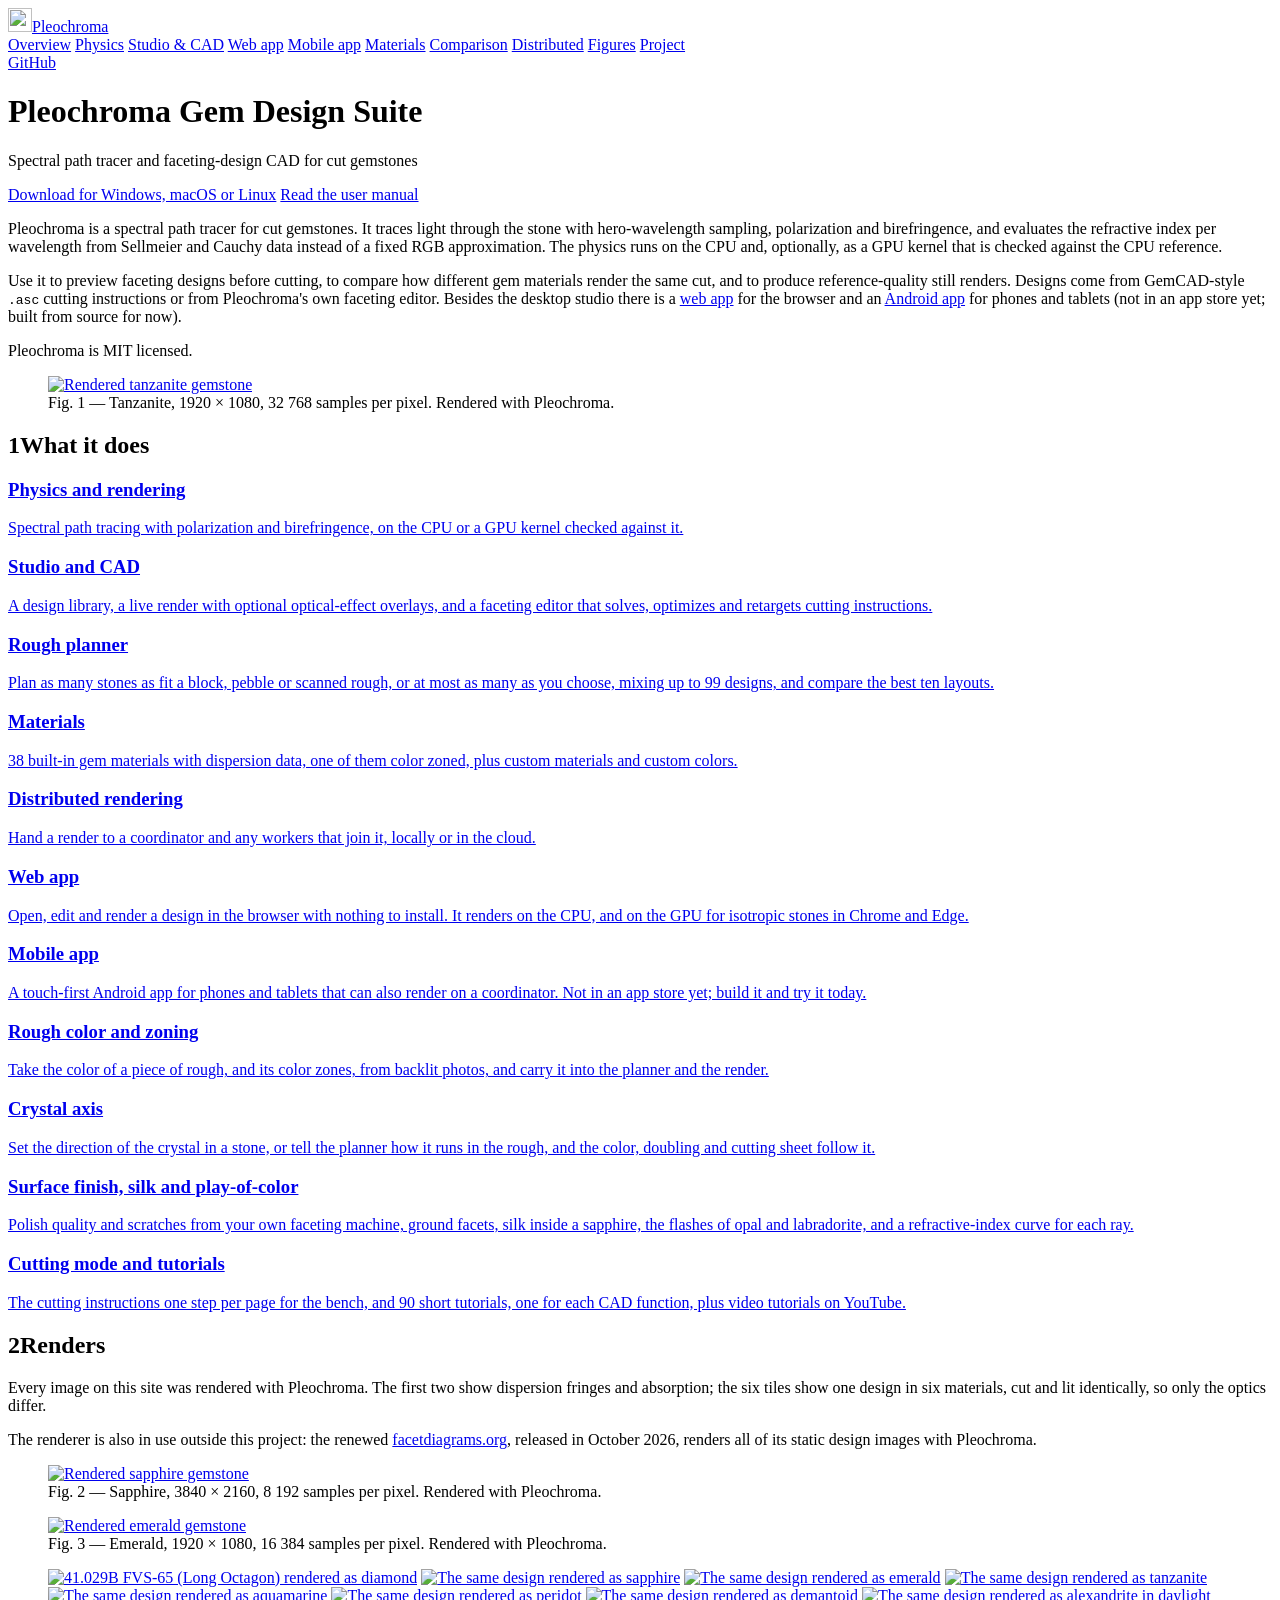
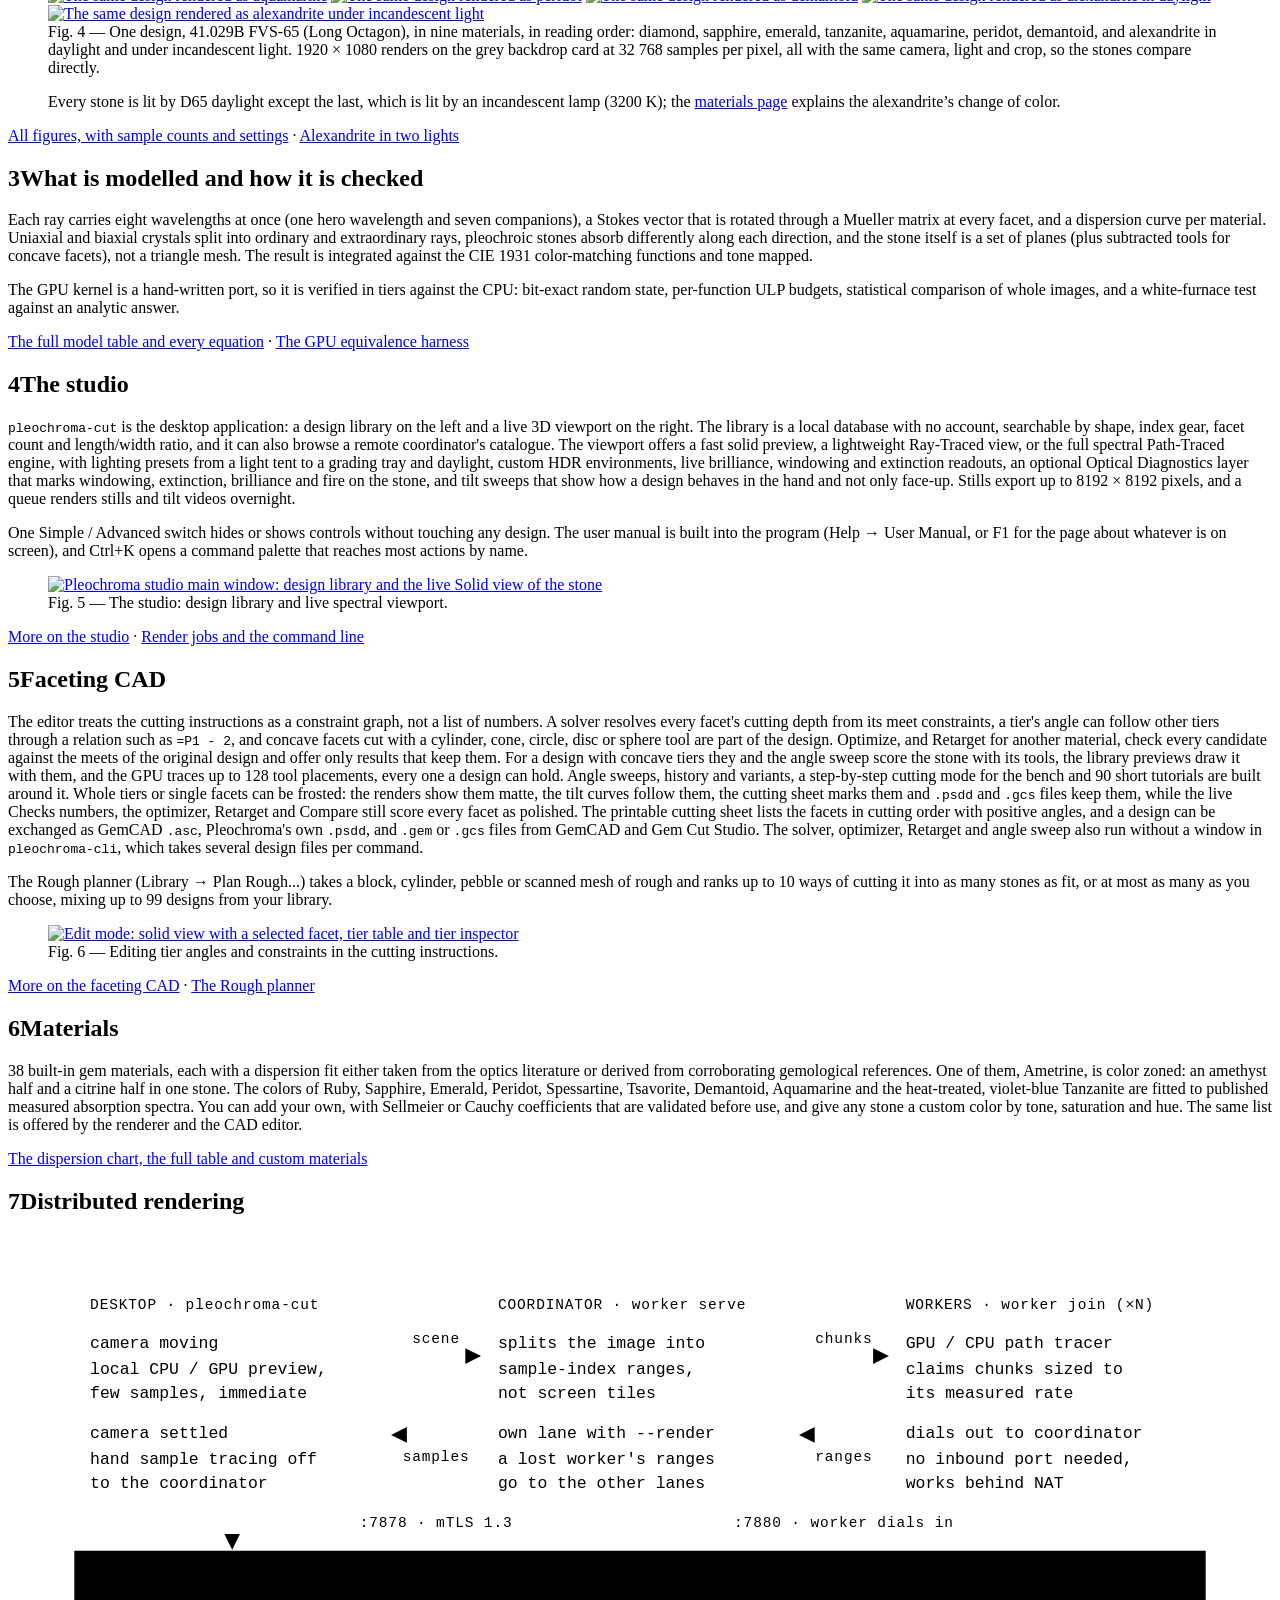
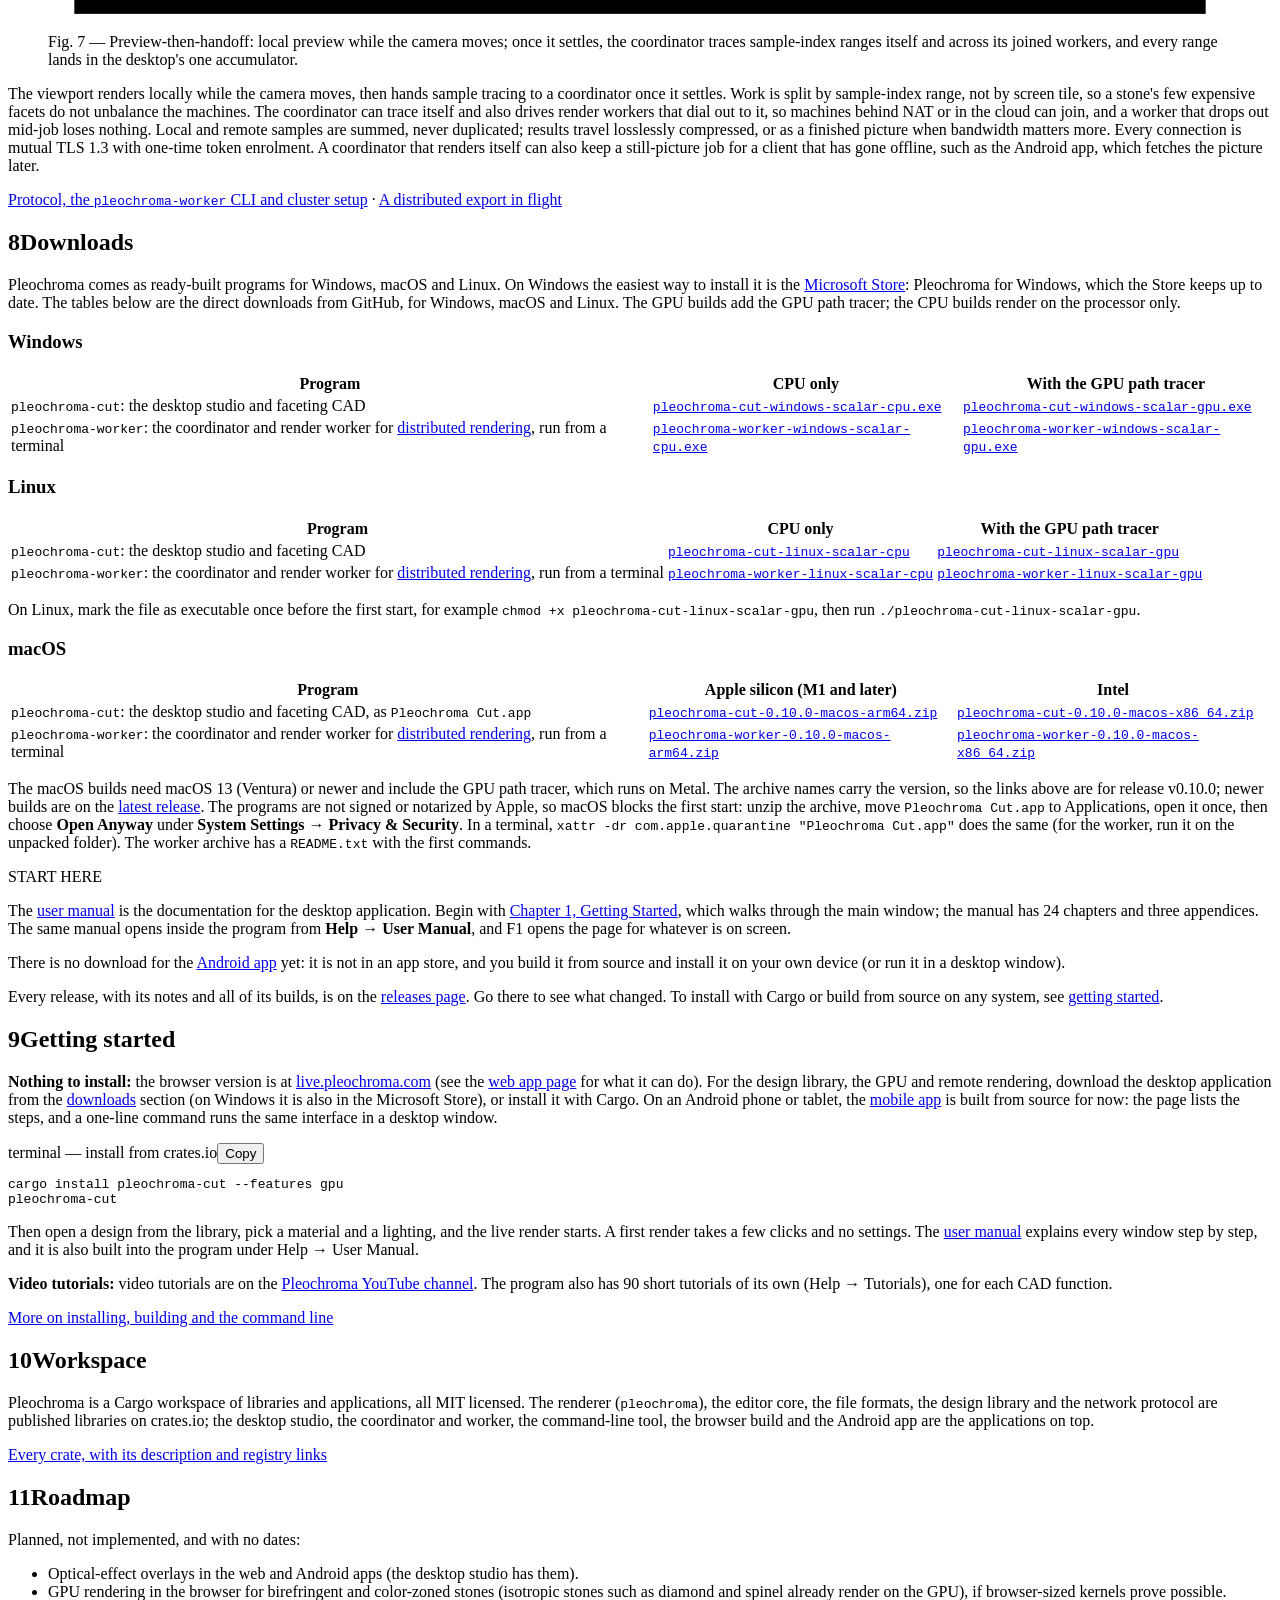
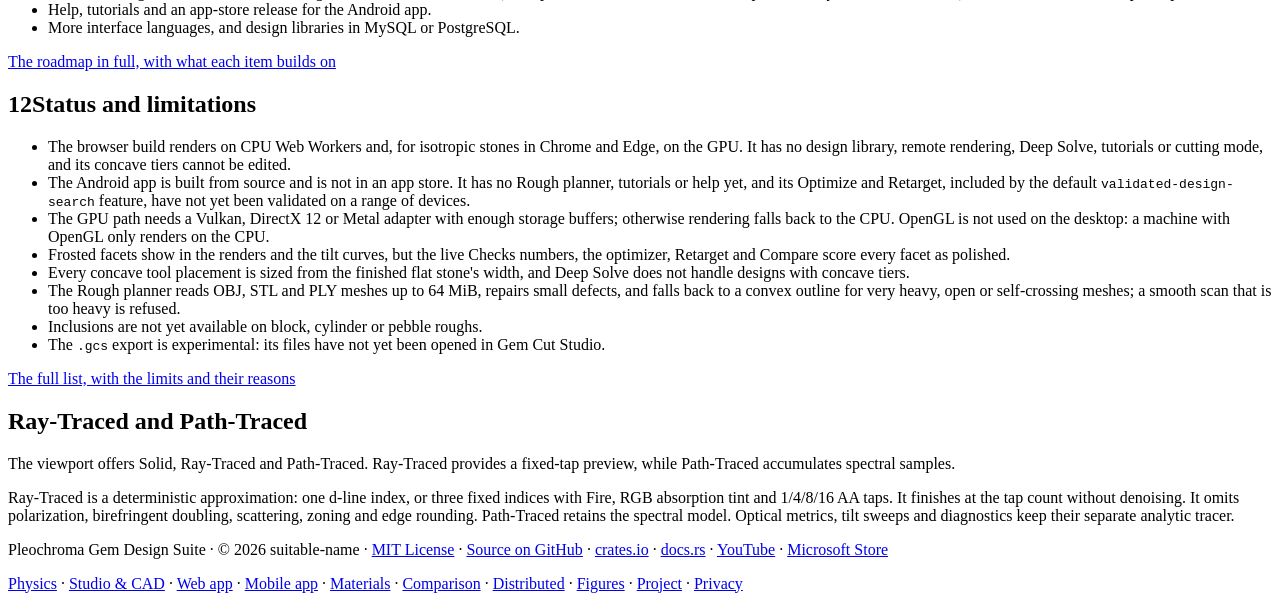
==== index.html @ e76d1ed7 "Add files via upload" ====
<!DOCTYPE html>
<html lang="en">
<head>
<meta charset="UTF-8">
<meta name="viewport" content="width=device-width, initial-scale=1.0">
<title>Pleochroma Gem Design Suite — faceting design and gem rendering</title>
<meta name="description" content="Free, open-source gemstone faceting software for Windows, Linux and macOS: design and solve faceting diagrams, import GemCad .asc and Gem Cut Studio .gcs files, and see the stone in a spectral path tracer with dispersion, polarization and pleochroism. On the Microsoft Store.">
<!-- seo:start -->
<link rel="canonical" href="https://pleochroma.com/">
<meta name="theme-color" content="#16171a">
<meta property="og:type" content="website">
<meta property="og:site_name" content="Pleochroma">
<meta property="og:title" content="Pleochroma Gem Design Suite — faceting design and gem rendering">
<meta property="og:description" content="Free, open-source gemstone faceting software for Windows, Linux and macOS: design and solve faceting diagrams, import GemCad .asc and Gem Cut Studio .gcs files, and see the stone in a spectral path tracer with dispersion, polarization and pleochroism. On the Microsoft Store.">
<meta property="og:url" content="https://pleochroma.com/">
<meta property="og:image" content="https://pleochroma.com/assets/images/fig_fvs_hero.jpg">
<meta property="og:image:width" content="1800">
<meta property="og:image:height" content="1200">
<meta property="og:image:alt" content="A long octagon sapphire rendered by Pleochroma&#x27;s spectral path tracer">
<meta name="twitter:card" content="summary_large_image">
<script type="application/ld+json">
{
 "@context": "https://schema.org",
 "@graph": [
  {
   "@type": "WebSite",
   "@id": "https://pleochroma.com/#website",
   "url": "https://pleochroma.com/",
   "name": "Pleochroma",
   "alternateName": "Pleochroma Gem Design Suite",
   "inLanguage": "en"
  },
  {
   "@type": "SoftwareApplication",
   "@id": "https://pleochroma.com/#software",
   "name": "Pleochroma",
   "alternateName": "Pleochroma Gem Design Suite",
   "description": "Free, open-source gemstone faceting software for Windows, Linux and macOS: design and solve faceting diagrams, import GemCad .asc and Gem Cut Studio .gcs files, and see the stone in a spectral path tracer with dispersion, polarization and pleochroism. On the Microsoft Store.",
   "url": "https://pleochroma.com/",
   "applicationCategory": "DesignApplication",
   "applicationSubCategory": "Gemstone faceting design and gem rendering",
   "operatingSystem": "Windows, Linux, macOS",
   "isAccessibleForFree": true,
   "offers": {
    "@type": "Offer",
    "price": "0",
    "priceCurrency": "USD"
   },
   "license": "https://opensource.org/licenses/MIT",
   "installUrl": "https://apps.microsoft.com/store/detail/9PF7KR401SNC",
   "downloadUrl": "https://github.com/suitable-name/pleochroma/releases/latest",
   "image": "https://pleochroma.com/assets/images/fig_fvs_hero.jpg",
   "sameAs": [
    "https://github.com/suitable-name/pleochroma",
    "https://www.youtube.com/@Pleochroma",
    "https://apps.microsoft.com/store/detail/9PF7KR401SNC",
    "https://crates.io/crates/pleochroma"
   ]
  }
 ]
}
</script>
<!-- seo:end -->
<link rel="icon" type="image/png" href="assets/images/icon.png">
<link rel="stylesheet" href="assets/css/style.css">
</head>
<body>

<header class="masthead">
  <div class="container">
    <a href="index.html" class="brand"><img src="assets/images/icon.png" width="24" height="24" alt="">Pleochroma</a>
    <nav>
      <a href="index.html" aria-current="page">Overview</a>
      <a href="physics.html">Physics</a>
      <a href="editor.html">Studio &amp; CAD</a>
      <a href="web.html">Web app</a>
      <a href="mobile.html">Mobile app</a>
      <a href="materials.html">Materials</a>
      <a href="comparison.html">Comparison</a>
      <a href="distributed.html">Distributed</a>
      <a href="gallery.html">Figures</a>
      <a href="project.html">Project</a>
    </nav>
    <a href="https://github.com/suitable-name/pleochroma" class="gh-link">GitHub</a>
  </div>
</header>

<main class="container">

  <div class="page-head">
    <h1>Pleochroma Gem Design Suite</h1>
    <p class="subtitle">Spectral path tracer and faceting-design CAD for cut gemstones</p>
    <p class="cta-row">
      <a class="cta" href="#downloads">Download for Windows, macOS or Linux</a>
      <a class="cta cta-secondary" href="https://github.com/suitable-name/pleochroma/tree/main/apps/pleochroma-cut/docs/manual">Read the user manual</a>
    </p>
  </div>

  <section class="abstract-grid">
    <div>
      <p>
        Pleochroma is a spectral path tracer for cut gemstones. It traces light
        through the stone with hero-wavelength sampling, polarization and
        birefringence, and evaluates the refractive index per wavelength from
        Sellmeier and Cauchy data instead of a fixed RGB approximation. The
        physics runs on the CPU and, optionally, as a GPU kernel that is checked
        against the CPU reference.
      </p>
      <p>
        Use it to preview faceting designs before cutting, to compare how
        different gem materials render the same cut, and to produce
        reference-quality still renders. Designs come from GemCAD-style
        <code>.asc</code> cutting instructions or from Pleochroma's own faceting
        editor. Besides the desktop studio there is a <a href="web.html">web app</a>
        for the browser and an <a href="mobile.html">Android app</a> for phones and
        tablets (not in an app store yet; built from source for now).
      </p>
      <p>
        Pleochroma is MIT licensed.
      </p>
    </div>
    <figure class="fig">
      <a href="assets/images/fig_render_tanzanite.jpg">
        <img src="assets/images/fig_render_tanzanite.jpg" width="1800" height="1200" alt="Rendered tanzanite gemstone">
      </a>
      <figcaption>Fig. 1 — Tanzanite, 1920 × 1080, 32 768 samples per pixel. Rendered with Pleochroma.</figcaption>
    </figure>
  </section>

  <section id="what-it-does">
    <h2><span class="sec-num">1</span>What it does</h2>
    <div class="card-grid">
      <a class="card" href="physics.html">
        <h3>Physics and rendering</h3>
        <p>Spectral path tracing with polarization and birefringence, on the CPU or a GPU kernel checked against it.</p>
      </a>
      <a class="card" href="editor.html">
        <h3>Studio and CAD</h3>
        <p>A design library, a live render with optional optical-effect overlays, and a faceting editor that solves, optimizes and retargets cutting instructions.</p>
      </a>
      <a class="card" href="editor.html#rough-planner">
        <h3>Rough planner</h3>
        <p>Plan as many stones as fit a block, pebble or scanned rough, or at most as many as you choose, mixing up to 99 designs, and compare the best ten layouts.</p>
      </a>
      <a class="card" href="materials.html">
        <h3>Materials</h3>
        <p>38 built-in gem materials with dispersion data, one of them color zoned, plus custom materials and custom colors.</p>
      </a>
      <a class="card" href="distributed.html">
        <h3>Distributed rendering</h3>
        <p>Hand a render to a coordinator and any workers that join it, locally or in the cloud.</p>
      </a>
      <a class="card" href="web.html">
        <h3>Web app</h3>
        <p>Open, edit and render a design in the browser with nothing to install. It renders on the CPU, and on the GPU for isotropic stones in Chrome and Edge.</p>
      </a>
      <a class="card" href="mobile.html">
        <h3>Mobile app</h3>
        <p>A touch-first Android app for phones and tablets that can also render on a coordinator. Not in an app store yet; build it and try it today.</p>
      </a>
      <a class="card" href="editor.html#rough-color">
        <h3>Rough color and zoning</h3>
        <p>Take the color of a piece of rough, and its color zones, from backlit photos, and carry it into the planner and the render.</p>
      </a>
      <a class="card" href="crystal-axis.html">
        <h3>Crystal axis</h3>
        <p>Set the direction of the crystal in a stone, or tell the planner how it runs in the rough, and the color, doubling and cutting sheet follow it.</p>
      </a>
      <a class="card" href="render-effects.html">
        <h3>Surface finish, silk and play-of-color</h3>
        <p>Polish quality and scratches from your own faceting machine, ground facets, silk inside a sapphire, the flashes of opal and labradorite, and a refractive-index curve for each ray.</p>
      </a>
      <a class="card" href="editor.html#cutting-mode">
        <h3>Cutting mode and tutorials</h3>
        <p>The cutting instructions one step per page for the bench, and 90 short tutorials, one for each CAD function, plus video tutorials on YouTube.</p>
      </a>
    </div>
  </section>

  <section id="renders">
    <h2><span class="sec-num">2</span>Renders</h2>
    <p>
      Every image on this site was rendered with Pleochroma. The first two show
      dispersion fringes and absorption; the six tiles show one design in six
      materials, cut and lit identically, so only the optics differ.
    </p>
    <p>
      The renderer is also in use outside this project: the renewed
      <a href="https://facetdiagrams.org/">facetdiagrams.org</a>, released in October 2026,
      renders all of its static design images with Pleochroma.
    </p>
    <div class="fig-grid">
      <figure class="fig">
        <a href="assets/images/fig_render_sapphire.jpg">
          <img src="assets/images/fig_render_sapphire.jpg" width="1800" height="1200" alt="Rendered sapphire gemstone" loading="lazy">
        </a>
        <figcaption>Fig. 2 — Sapphire, 3840 × 2160, 8 192 samples per pixel. Rendered with Pleochroma.</figcaption>
      </figure>
      <figure class="fig">
        <a href="assets/images/fig_render_emerald.jpg">
          <img src="assets/images/fig_render_emerald.jpg" width="1800" height="1200" alt="Rendered emerald gemstone" loading="lazy">
        </a>
        <figcaption>Fig. 3 — Emerald, 1920 × 1080, 16 384 samples per pixel. Rendered with Pleochroma.</figcaption>
      </figure>
    </div>
    <figure class="fig">
      <div class="fig-grid-auto" style="grid-template-columns: repeat(auto-fit, minmax(260px, 1fr))">
        <a href="assets/images/fig_fvs_diamond.jpg"><img src="assets/images/fig_fvs_diamond.jpg" width="900" height="600" alt="41.029B FVS-65 (Long Octagon) rendered as diamond" loading="lazy"></a>
        <a href="assets/images/fig_fvs_sapphire.jpg"><img src="assets/images/fig_fvs_sapphire.jpg" width="900" height="600" alt="The same design rendered as sapphire" loading="lazy"></a>
        <a href="assets/images/fig_fvs_emerald.jpg"><img src="assets/images/fig_fvs_emerald.jpg" width="900" height="600" alt="The same design rendered as emerald" loading="lazy"></a>
        <a href="assets/images/fig_fvs_tanzanite.jpg"><img src="assets/images/fig_fvs_tanzanite.jpg" width="900" height="600" alt="The same design rendered as tanzanite" loading="lazy"></a>
        <a href="assets/images/fig_fvs_aquamarine.jpg"><img src="assets/images/fig_fvs_aquamarine.jpg" width="900" height="600" alt="The same design rendered as aquamarine" loading="lazy"></a>
        <a href="assets/images/fig_fvs_peridot.jpg"><img src="assets/images/fig_fvs_peridot.jpg" width="900" height="600" alt="The same design rendered as peridot" loading="lazy"></a>
        <a href="assets/images/fig_fvs_demantoid.jpg"><img src="assets/images/fig_fvs_demantoid.jpg" width="900" height="600" alt="The same design rendered as demantoid" loading="lazy"></a>
        <a href="assets/images/fig_fvs_alexandrite_day.jpg"><img src="assets/images/fig_fvs_alexandrite_day.jpg" width="900" height="600" alt="The same design rendered as alexandrite in daylight" loading="lazy"></a>
        <a href="assets/images/fig_fvs_alexandrite_warm.jpg"><img src="assets/images/fig_fvs_alexandrite_warm.jpg" width="900" height="600" alt="The same design rendered as alexandrite under incandescent light" loading="lazy"></a>
      </div>
      <figcaption>Fig. 4 &mdash; One design, 41.029B FVS-65 (Long Octagon), in nine materials, in reading order: diamond, sapphire, emerald, tanzanite, aquamarine, peridot, demantoid, and alexandrite in daylight and under incandescent light. 1920 &times; 1080 renders on the grey backdrop card at 32&nbsp;768 samples per pixel, all with the same camera, light and crop, so the stones compare directly.</figcaption>
      <p class="fig-note">Every stone is lit by D65 daylight except the last, which is lit by an incandescent lamp (3200 K); the <a href="materials.html#alexandrite-case">materials page</a> explains the alexandrite&rsquo;s change of color.</p>
    </figure>
    <p class="more"><a href="gallery.html">All figures, with sample counts and settings</a> &middot; <a href="materials.html#alexandrite-case">Alexandrite in two lights</a></p>
  </section>

  <section id="modelled">
    <h2><span class="sec-num">3</span>What is modelled and how it is checked</h2>
    <p>
      Each ray carries eight wavelengths at once (one hero wavelength and seven
      companions), a Stokes vector that is rotated through a Mueller matrix at
      every facet, and a dispersion curve per material. Uniaxial and biaxial
      crystals split into ordinary and extraordinary rays, pleochroic stones
      absorb differently along each direction, and the stone itself is a set of
      planes (plus subtracted tools for concave facets), not a triangle mesh.
      The result is integrated against the CIE 1931 color-matching functions
      and tone mapped.
    </p>
    <p>
      The GPU kernel is a hand-written port, so it is verified in tiers against
      the CPU: bit-exact random state, per-function ULP budgets, statistical
      comparison of whole images, and a white-furnace test against an analytic
      answer.
    </p>
    <p class="more"><a href="physics.html#glance">The full model table and every equation</a> &middot; <a href="physics.html#gpu-harness">The GPU equivalence harness</a></p>
  </section>

  <section id="studio">
    <h2><span class="sec-num">4</span>The studio</h2>
    <p>
      <code>pleochroma-cut</code> is the desktop application: a design library
      on the left and a live 3D viewport on the right. The library is a local
      database with no account, searchable by shape, index gear, facet count and
      length/width ratio, and it can also browse a remote coordinator's catalogue.
      The viewport offers a fast solid preview, a lightweight Ray-Traced view,
      or the full spectral Path-Traced engine, with lighting presets from a light tent to a grading tray and
      daylight, custom HDR environments, live
      brilliance, windowing and extinction readouts, an optional Optical
      Diagnostics layer that marks windowing, extinction, brilliance and fire
      on the stone, and tilt sweeps that show how
      a design behaves in the hand and not only face-up. Stills export up to
      8192 &times; 8192 pixels, and a queue renders stills and tilt videos
      overnight.
    </p>
    <p>
      One Simple / Advanced switch hides or shows controls without touching any
      design. The user manual is built into the program (Help &rarr; User Manual,
      or F1 for the page about whatever is on screen), and Ctrl+K opens a command
      palette that reaches most actions by name.
    </p>
    <figure class="fig">
      <a href="assets/images/fig_studio_main.jpg">
        <img src="assets/images/fig_studio_main.jpg" width="1800" height="1080" alt="Pleochroma studio main window: design library and the live Solid view of the stone" loading="lazy">
      </a>
      <figcaption>Fig. 5 — The studio: design library and live spectral viewport.</figcaption>
    </figure>
    <p class="more"><a href="editor.html">More on the studio</a> &middot; <a href="editor.html#render-jobs">Render jobs and the command line</a></p>
  </section>

  <section id="cad">
    <h2><span class="sec-num">5</span>Faceting CAD</h2>
    <p>
      The editor treats the cutting instructions as a constraint graph, not a
      list of numbers. A solver resolves every facet's cutting depth from its meet
      constraints, a tier's angle can follow other tiers through a relation such
      as <code>=P1 - 2</code>, and concave facets cut with a cylinder, cone,
      circle, disc or sphere tool are part of the design. Optimize, and Retarget
      for another material, check every candidate against the meets of the
      original design and offer only results that keep them. For a design with
      concave tiers they and the angle sweep score the stone with its tools, the
      library previews draw it with them, and the GPU traces up to 128 tool
      placements, every one a design can hold. Angle
      sweeps, history and variants, a
      step-by-step cutting mode for the bench and 90 short tutorials are built
      around it. Whole tiers or single facets can be frosted: the renders show
      them matte, the tilt curves follow them, the cutting sheet marks them and
      <code>.psdd</code> and <code>.gcs</code> files keep them, while the live
      Checks numbers, the optimizer, Retarget and Compare still score every
      facet as polished. The printable cutting sheet lists the facets in cutting
      order with positive angles, and a design can be exchanged as GemCAD
      <code>.asc</code>, Pleochroma's own <code>.psdd</code>, and
      <code>.gem</code> or <code>.gcs</code> files from GemCAD and Gem Cut Studio.
      The solver, optimizer, Retarget and angle sweep also run without a window
      in <code>pleochroma-cli</code>, which takes several design files per
      command.
    </p>
    <p>
      The Rough planner (Library &rarr; Plan Rough...) takes a block,
      cylinder, pebble or scanned mesh of rough and ranks up to 10 ways of cutting
      it into as many stones as fit, or at most as many as you choose, mixing up
      to 99 designs from your library.
    </p>
    <figure class="fig">
      <a href="assets/images/fig_cad_edit.jpg">
        <img src="assets/images/fig_cad_edit.jpg" width="1800" height="1080" alt="Edit mode: solid view with a selected facet, tier table and tier inspector" loading="lazy">
      </a>
      <figcaption>Fig. 6 — Editing tier angles and constraints in the cutting instructions.</figcaption>
    </figure>
    <p class="more"><a href="editor.html#cad-solver">More on the faceting CAD</a> &middot; <a href="editor.html#rough-planner">The Rough planner</a></p>
  </section>

  <section id="materials">
    <h2><span class="sec-num">6</span>Materials</h2>
    <p>
      38 built-in gem materials, each with a dispersion fit either taken from
      the optics literature or derived from corroborating gemological
      references. One of them, Ametrine, is color zoned: an amethyst half and a
      citrine half in one stone. The colors of Ruby, Sapphire, Emerald, Peridot,
      Spessartine, Tsavorite, Demantoid, Aquamarine and the heat-treated,
      violet-blue Tanzanite are fitted to published measured absorption spectra. You can add your own, with Sellmeier or Cauchy
      coefficients that are validated before use, and give any stone a custom
      color by tone, saturation and hue. The same list is offered by the
      renderer and the CAD editor.
    </p>
    <p class="more"><a href="materials.html">The dispersion chart, the full table and custom materials</a></p>
  </section>

  <section id="distributed">
    <h2><span class="sec-num">7</span>Distributed rendering</h2>
    <figure class="fig diagram-fig">
<svg class="diagram" viewBox="0 0 900 300" role="img" aria-labelledby="handoff-title" xmlns="http://www.w3.org/2000/svg">
  <title id="handoff-title">Preview-then-handoff: the desktop renders a local preview while the camera moves, then hands sample tracing to a coordinator, which traces sample-index ranges itself (with --render) and across the render workers that have joined it; every range is summed into the desktop's one accumulator.</title>
  <style>
    .diagram text { font-family: ui-monospace, "Cascadia Mono", "SF Mono", Consolas, "Liberation Mono", monospace; font-size: 12.5px; fill: var(--ink); }
    .diagram .lbl { font-size: 11px; fill: var(--ink-2); letter-spacing: 0.06em; }
    .diagram .muted { fill: var(--ink-2); }
    .diagram .box { fill: none; stroke: var(--ink-2); stroke-width: 1; }
    .diagram .bar { fill: var(--paper-2); stroke: var(--rule); stroke-width: 1; }
    .diagram .arrow { fill: none; stroke: var(--accent); stroke-width: 1.5; }
    .diagram .head { fill: var(--accent); }
  </style>
  <defs>
    <marker id="ah" viewBox="0 0 10 10" refX="9" refY="5" markerWidth="8" markerHeight="8" orient="auto-start-reverse">
      <path class="head" d="M 0 0 L 10 5 L 0 10 z"/>
    </marker>
  </defs>

  <rect class="box" x="20" y="34" width="240" height="168"/>
  <text class="lbl" x="32" y="56">DESKTOP · pleochroma-cut</text>
  <text x="32" y="86">camera moving</text>
  <text class="muted" x="32" y="106">  local CPU / GPU preview,</text>
  <text class="muted" x="32" y="124">  few samples, immediate</text>
  <text x="32" y="154">camera settled</text>
  <text class="muted" x="32" y="174">  hand sample tracing off</text>
  <text class="muted" x="32" y="192">  to the coordinator</text>

  <rect class="box" x="330" y="34" width="240" height="168"/>
  <text class="lbl" x="342" y="56">COORDINATOR · worker serve</text>
  <text x="342" y="86">splits the image into</text>
  <text class="muted" x="342" y="106">  sample-index ranges,</text>
  <text class="muted" x="342" y="124">  not screen tiles</text>
  <text x="342" y="154">own lane with --render</text>
  <text class="muted" x="342" y="174">  a lost worker's ranges</text>
  <text class="muted" x="342" y="192">  go to the other lanes</text>

  <rect class="box" x="640" y="34" width="240" height="168"/>
  <text class="lbl" x="652" y="56">WORKERS · worker join (×N)</text>
  <text x="652" y="86">GPU / CPU path tracer</text>
  <text class="muted" x="652" y="106">  claims chunks sized to</text>
  <text class="muted" x="652" y="124">  its measured rate</text>
  <text x="652" y="154">dials out to coordinator</text>
  <text class="muted" x="652" y="174">  no inbound port needed,</text>
  <text class="muted" x="652" y="192">  works behind NAT</text>

  <path class="arrow" d="M 262 92 H 328" marker-end="url(#ah)"/>
  <text class="lbl" x="295" y="82" text-anchor="middle">scene</text>
  <path class="arrow" d="M 328 152 H 262" marker-end="url(#ah)"/>
  <text class="lbl" x="295" y="172" text-anchor="middle">samples</text>

  <path class="arrow" d="M 572 92 H 638" marker-end="url(#ah)"/>
  <text class="lbl" x="605" y="82" text-anchor="middle">chunks</text>
  <path class="arrow" d="M 638 152 H 572" marker-end="url(#ah)"/>
  <text class="lbl" x="605" y="172" text-anchor="middle">ranges</text>

  <text class="lbl" x="295" y="222" text-anchor="middle">:7878 · mTLS 1.3</text>
  <text class="lbl" x="605" y="222" text-anchor="middle">:7880 · worker dials in</text>

  <rect class="bar" x="20" y="240" width="860" height="48"/>
  <text class="lbl" x="34" y="260">ACCUMULATOR · ON THE DESKTOP</text>
  <text x="34" y="278">local and remote samples are summed per pixel; the ranges are disjoint, so arrival order never matters</text>
  <path class="arrow" d="M 140 204 V 238" marker-end="url(#ah)"/>
</svg>
<figcaption>Fig. 7 — Preview-then-handoff: local preview while the camera moves; once it settles, the coordinator traces sample-index ranges itself and across its joined workers, and every range lands in the desktop's one accumulator.</figcaption>
</figure>
    <p>
      The viewport renders locally while the camera moves, then hands sample
      tracing to a coordinator once it settles. Work is split by sample-index
      range, not by screen tile, so a stone's few expensive facets do not
      unbalance the machines. The coordinator can trace itself and also drives
      render workers that dial out to it, so machines behind NAT or in the
      cloud can join, and a worker that drops out mid-job loses nothing. Local
      and remote samples are summed, never duplicated; results travel losslessly
      compressed, or as a finished picture when bandwidth matters more. Every
      connection is mutual TLS 1.3 with one-time token enrolment. A coordinator
      that renders itself can also keep a still-picture job for a client that
      has gone offline, such as the Android app, which fetches the picture
      later.
    </p>
    <p class="more"><a href="distributed.html">Protocol, the <code>pleochroma-worker</code> CLI and cluster setup</a> &middot; <a href="gallery.html">A distributed export in flight</a></p>
  </section>

  <section id="downloads">
    <h2><span class="sec-num">8</span>Downloads</h2>
    <p>
      Pleochroma comes as ready-built programs for Windows, macOS and Linux. On
      Windows the easiest way to install it is the
      <a href="https://apps.microsoft.com/store/detail/9PF7KR401SNC">Microsoft Store</a>:
      Pleochroma for Windows, which the Store keeps up to date. The tables below
      are the direct downloads from GitHub, for Windows, macOS and Linux. The
      GPU builds add the GPU path tracer; the CPU builds render on the
      processor only.
    </p>
    <h3>Windows</h3>
    <table>
      <thead>
        <tr><th>Program</th><th>CPU only</th><th>With the GPU path tracer</th></tr>
      </thead>
      <tbody>
        <tr>
          <td><code>pleochroma-cut</code>: the desktop studio and faceting CAD</td>
          <td><a href="https://github.com/suitable-name/pleochroma/releases/latest/download/pleochroma-cut-windows-scalar-cpu.exe"><code>pleochroma-cut-windows-scalar-cpu.exe</code></a></td>
          <td><a href="https://github.com/suitable-name/pleochroma/releases/latest/download/pleochroma-cut-windows-scalar-gpu.exe"><code>pleochroma-cut-windows-scalar-gpu.exe</code></a></td>
        </tr>
        <tr>
          <td><code>pleochroma-worker</code>: the coordinator and render worker for <a href="distributed.html">distributed rendering</a>, run from a terminal</td>
          <td><a href="https://github.com/suitable-name/pleochroma/releases/latest/download/pleochroma-worker-windows-scalar-cpu.exe"><code>pleochroma-worker-windows-scalar-cpu.exe</code></a></td>
          <td><a href="https://github.com/suitable-name/pleochroma/releases/latest/download/pleochroma-worker-windows-scalar-gpu.exe"><code>pleochroma-worker-windows-scalar-gpu.exe</code></a></td>
        </tr>
      </tbody>
    </table>
    <h3>Linux</h3>
    <table>
      <thead>
        <tr><th>Program</th><th>CPU only</th><th>With the GPU path tracer</th></tr>
      </thead>
      <tbody>
        <tr>
          <td><code>pleochroma-cut</code>: the desktop studio and faceting CAD</td>
          <td><a href="https://github.com/suitable-name/pleochroma/releases/latest/download/pleochroma-cut-linux-scalar-cpu"><code>pleochroma-cut-linux-scalar-cpu</code></a></td>
          <td><a href="https://github.com/suitable-name/pleochroma/releases/latest/download/pleochroma-cut-linux-scalar-gpu"><code>pleochroma-cut-linux-scalar-gpu</code></a></td>
        </tr>
        <tr>
          <td><code>pleochroma-worker</code>: the coordinator and render worker for <a href="distributed.html">distributed rendering</a>, run from a terminal</td>
          <td><a href="https://github.com/suitable-name/pleochroma/releases/latest/download/pleochroma-worker-linux-scalar-cpu"><code>pleochroma-worker-linux-scalar-cpu</code></a></td>
          <td><a href="https://github.com/suitable-name/pleochroma/releases/latest/download/pleochroma-worker-linux-scalar-gpu"><code>pleochroma-worker-linux-scalar-gpu</code></a></td>
        </tr>
      </tbody>
    </table>
    <p class="small">
      On Linux, mark the file as executable once before the first start, for
      example <code>chmod +x pleochroma-cut-linux-scalar-gpu</code>, then run
      <code>./pleochroma-cut-linux-scalar-gpu</code>.
    </p>
    <h3>macOS</h3>
    <table>
      <thead>
        <tr><th>Program</th><th>Apple silicon (M1 and later)</th><th>Intel</th></tr>
      </thead>
      <tbody>
        <tr>
          <td><code>pleochroma-cut</code>: the desktop studio and faceting CAD, as <code>Pleochroma Cut.app</code></td>
          <td><a href="https://github.com/suitable-name/pleochroma/releases/download/v0.10.0/pleochroma-cut-0.10.0-macos-arm64.zip"><code>pleochroma-cut-0.10.0-macos-arm64.zip</code></a></td>
          <td><a href="https://github.com/suitable-name/pleochroma/releases/download/v0.10.0/pleochroma-cut-0.10.0-macos-x86_64.zip"><code>pleochroma-cut-0.10.0-macos-x86_64.zip</code></a></td>
        </tr>
        <tr>
          <td><code>pleochroma-worker</code>: the coordinator and render worker for <a href="distributed.html">distributed rendering</a>, run from a terminal</td>
          <td><a href="https://github.com/suitable-name/pleochroma/releases/download/v0.10.0/pleochroma-worker-0.10.0-macos-arm64.zip"><code>pleochroma-worker-0.10.0-macos-arm64.zip</code></a></td>
          <td><a href="https://github.com/suitable-name/pleochroma/releases/download/v0.10.0/pleochroma-worker-0.10.0-macos-x86_64.zip"><code>pleochroma-worker-0.10.0-macos-x86_64.zip</code></a></td>
        </tr>
      </tbody>
    </table>
    <p class="small">
      The macOS builds need macOS 13 (Ventura) or newer and include the GPU
      path tracer, which runs on Metal. The archive names carry the version, so
      the links above are for release v0.10.0; newer builds are on the
      <a href="https://github.com/suitable-name/pleochroma/releases/latest">latest release</a>.
      The programs are not signed or notarized by Apple, so macOS blocks the
      first start: unzip the archive, move <code>Pleochroma Cut.app</code> to
      Applications, open it once, then choose <strong>Open Anyway</strong> under
      <strong>System Settings &rarr; Privacy &amp; Security</strong>. In a
      terminal, <code>xattr -dr com.apple.quarantine "Pleochroma Cut.app"</code>
      does the same (for the worker, run it on the unpacked folder). The worker
      archive has a <code>README.txt</code> with the first commands.
    </p>
    <div class="status">
      <span class="status-label">START HERE</span>
      <p>
        The <a href="https://github.com/suitable-name/pleochroma/tree/main/apps/pleochroma-cut/docs/manual">user manual</a> is the documentation for the
        desktop application. Begin with
        <a href="https://github.com/suitable-name/pleochroma/blob/main/apps/pleochroma-cut/docs/manual/01-getting-started.md">Chapter 1, Getting Started</a>,
        which walks through the main window; the manual has 24 chapters and
        three appendices. The same manual opens inside the
        program from <strong>Help &rarr; User Manual</strong>, and F1 opens the
        page for whatever is on screen.
      </p>
    </div>
    <p>
      There is no download for the <a href="mobile.html">Android app</a> yet:
      it is not in an app store, and you build it from source and install it
      on your own device (or run it in a desktop window).
    </p>
    <p>
      Every release, with its notes and all of its builds, is on the
      <a href="https://github.com/suitable-name/pleochroma/releases">releases page</a>.
      Go there to see what changed. To install with Cargo or build from
      source on any system, see <a href="#getting-started">getting started</a>.
    </p>
  </section>

  <section id="getting-started">
    <h2><span class="sec-num">9</span>Getting started</h2>
    <p>
      <strong>Nothing to install:</strong> the browser version is at
      <a href="https://live.pleochroma.com">live.pleochroma.com</a>
      (see the <a href="web.html">web app page</a> for what it can do). For the
      design library, the GPU and remote rendering, download the desktop
      application from the <a href="#downloads">downloads</a> section (on
      Windows it is also in the Microsoft Store), or install
      it with Cargo. On an Android phone or tablet, the
      <a href="mobile.html">mobile app</a> is built from source for now:
      the page lists the steps, and a one-line command runs the same interface
      in a desktop window.
    </p>
    <div class="code-block">
      <div class="code-block-head"><span>terminal — install from crates.io</span><button class="copy-btn">Copy</button></div>
      <pre><code>cargo install pleochroma-cut --features gpu
pleochroma-cut</code></pre>
    </div>
    <p>
      Then open a design from the library, pick a material and a lighting, and
      the live render starts. A first render takes a few clicks and no
      settings. The
      <a href="https://github.com/suitable-name/pleochroma/tree/main/apps/pleochroma-cut/docs/manual">user manual</a>
      explains every window step by step, and it is also built into the program
      under Help &rarr; User Manual.
    </p>
    <p>
      <strong>Video tutorials:</strong> video tutorials are on the
      <a href="https://www.youtube.com/@Pleochroma">Pleochroma YouTube channel</a>.
      The program also has 90 short tutorials of its own (Help &rarr;
      Tutorials), one for each CAD function.
    </p>
    <p class="more"><a href="editor.html#install-cli">More on installing, building and the command line</a></p>
  </section>

  <section id="workspace">
    <h2><span class="sec-num">10</span>Workspace</h2>
    <p>
      Pleochroma is a Cargo workspace of libraries and applications, all MIT
      licensed. The renderer (<code>pleochroma</code>), the editor core, the file
      formats, the design library and the network protocol are published
      libraries on crates.io; the desktop studio, the coordinator and worker,
      the command-line tool, the browser build and the Android app are the
      applications on top.
    </p>
    <p class="more"><a href="project.html#workspace">Every crate, with its description and registry links</a></p>
  </section>

  <section id="roadmap">
    <h2><span class="sec-num">11</span>Roadmap</h2>
    <p>Planned, not implemented, and with no dates:</p>
    <ul>
      <li>Optical-effect overlays in the web and Android apps (the desktop studio has them).</li>
      <li>GPU rendering in the browser for birefringent and color-zoned stones (isotropic stones such as diamond and spinel already render on the GPU), if browser-sized kernels prove possible.</li>
      <li>Help, tutorials and an app-store release for the Android app.</li>
      <li>More interface languages, and design libraries in MySQL or PostgreSQL.</li>
    </ul>
    <p class="more"><a href="project.html#roadmap">The roadmap in full, with what each item builds on</a></p>
  </section>

  <section id="status">
    <h2><span class="sec-num">12</span>Status and limitations</h2>
    <ul>
      <li>The browser build renders on CPU Web Workers and, for isotropic stones in Chrome and Edge, on the GPU. It has no design library, remote rendering, Deep Solve, tutorials or cutting mode, and its concave tiers cannot be edited.</li>
      <li>The Android app is built from source and is not in an app store. It has no Rough planner, tutorials or help yet, and its Optimize and Retarget, included by the default <code>validated-design-search</code> feature, have not yet been validated on a range of devices.</li>
      <li>The GPU path needs a Vulkan, DirectX 12 or Metal adapter with enough storage buffers; otherwise rendering falls back to the CPU. OpenGL is not used on the desktop: a machine with OpenGL only renders on the CPU.</li>
      <li>Frosted facets show in the renders and the tilt curves, but the live Checks numbers, the optimizer, Retarget and Compare score every facet as polished.</li>
      <li>Every concave tool placement is sized from the finished flat stone's width, and Deep Solve does not handle designs with concave tiers.</li>
      <li>The Rough planner reads OBJ, STL and PLY meshes up to 64 MiB, repairs small defects, and falls back to a convex outline for very heavy, open or self-crossing meshes; a smooth scan that is too heavy is refused.</li>
      <li>Inclusions are not yet available on block, cylinder or pebble roughs.</li>
      <li>The <code>.gcs</code> export is experimental: its files have not yet been opened in Gem Cut Studio.</li>
    </ul>
    <p class="more"><a href="project.html#status">The full list, with the limits and their reasons</a></p>
  </section>

  <section id="ray-traced-update">
    <h2>Ray-Traced and Path-Traced</h2>
    <p>The viewport offers Solid, Ray-Traced and Path-Traced. Ray-Traced provides a fixed-tap preview, while Path-Traced accumulates spectral samples.</p>
    <p>Ray-Traced is a deterministic approximation: one d-line index, or three fixed indices with Fire, RGB absorption tint and 1/4/8/16 AA taps. It finishes at the tap count without denoising. It omits polarization, birefringent doubling, scattering, zoning and edge rounding. Path-Traced retains the spectral model. Optical metrics, tilt sweeps and diagnostics keep their separate analytic tracer.</p>
  </section>

</main>

<footer>
  <div class="container">
    <p>Pleochroma Gem Design Suite · &copy; 2026 suitable-name · <a href="https://github.com/suitable-name/pleochroma/blob/main/LICENSE">MIT License</a> · <a href="https://github.com/suitable-name/pleochroma">Source on GitHub</a> · <a href="https://crates.io/crates/pleochroma">crates.io</a> · <a href="https://docs.rs/pleochroma">docs.rs</a> · <a href="https://www.youtube.com/@Pleochroma">YouTube</a> · <a href="https://apps.microsoft.com/store/detail/9PF7KR401SNC">Microsoft Store</a></p>
    <p><a href="physics.html">Physics</a> · <a href="editor.html">Studio &amp; CAD</a> · <a href="web.html">Web app</a> · <a href="mobile.html">Mobile app</a> · <a href="materials.html">Materials</a> · <a href="comparison.html">Comparison</a> · <a href="distributed.html">Distributed</a> · <a href="gallery.html">Figures</a> · <a href="project.html">Project</a> · <a href="privacy.html">Privacy</a></p>
  </div>
</footer>

<script src="assets/js/main.js"></script>
</body>
</html>
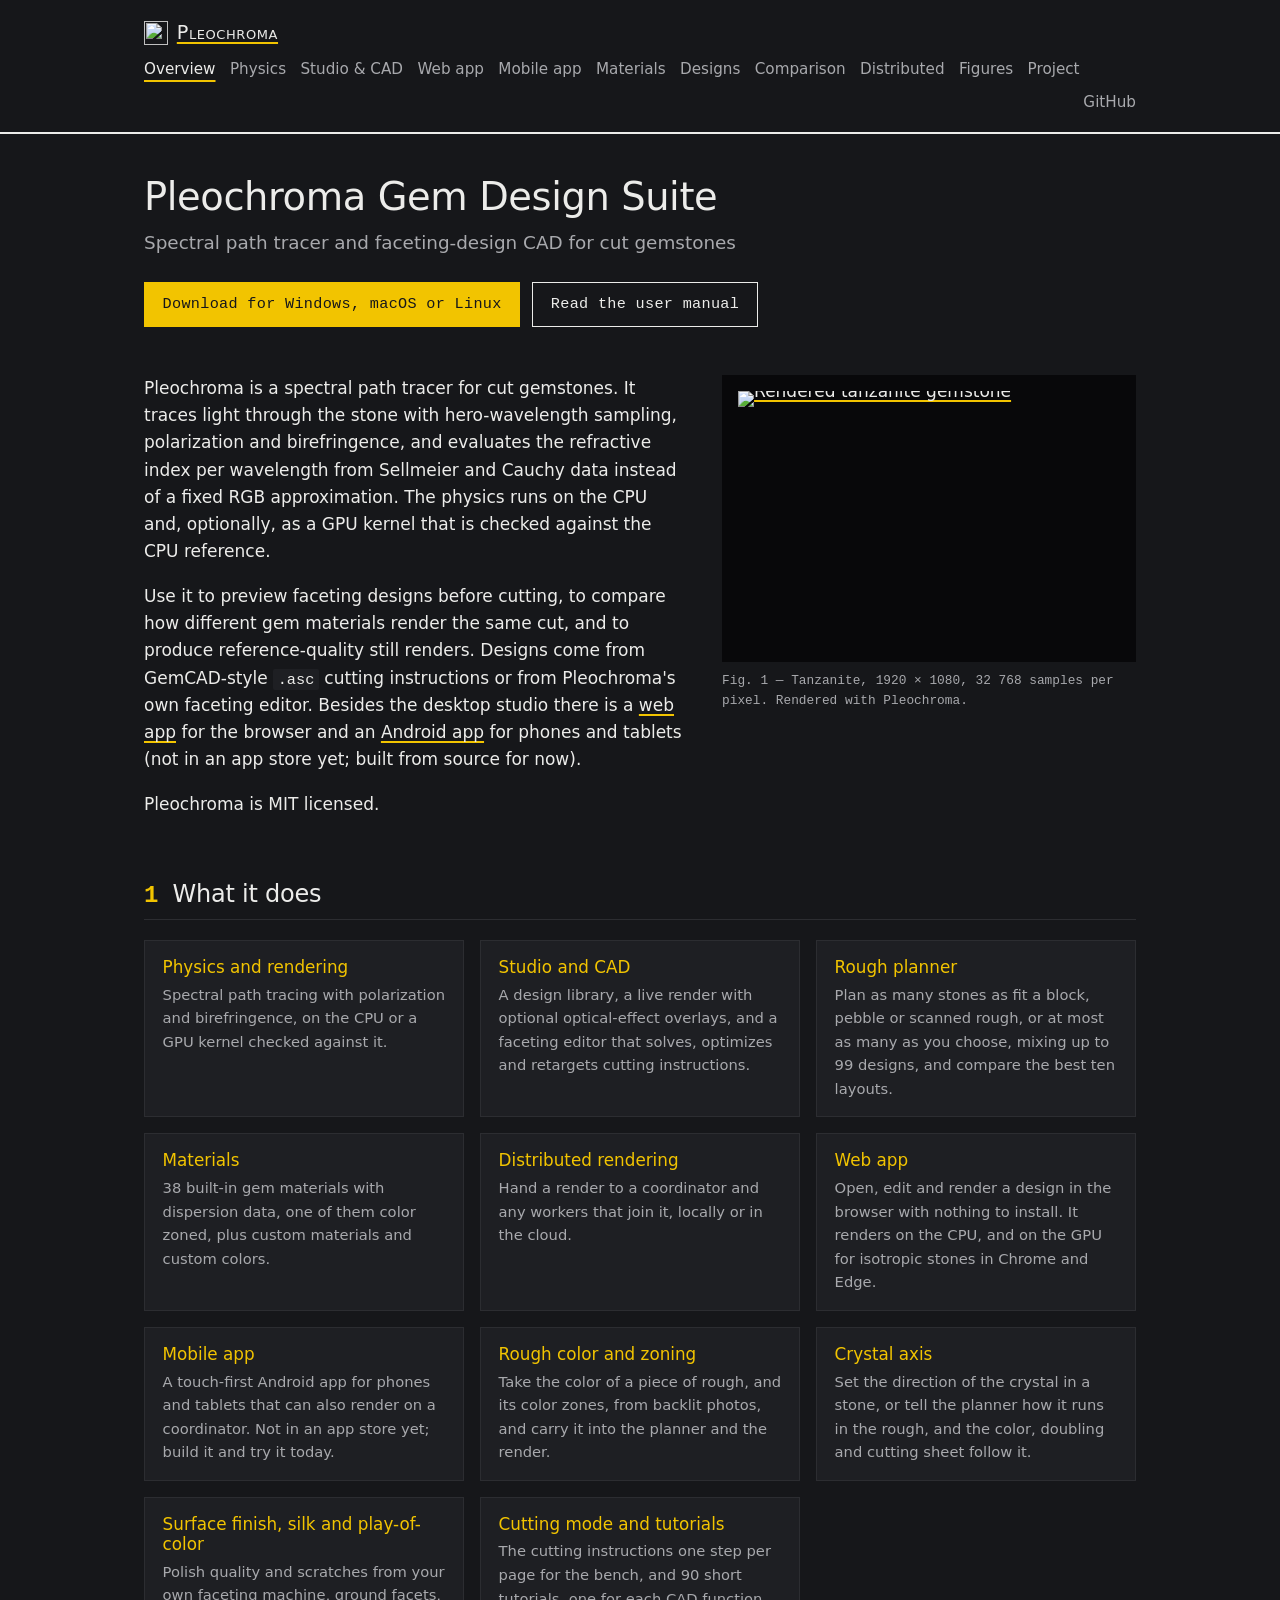
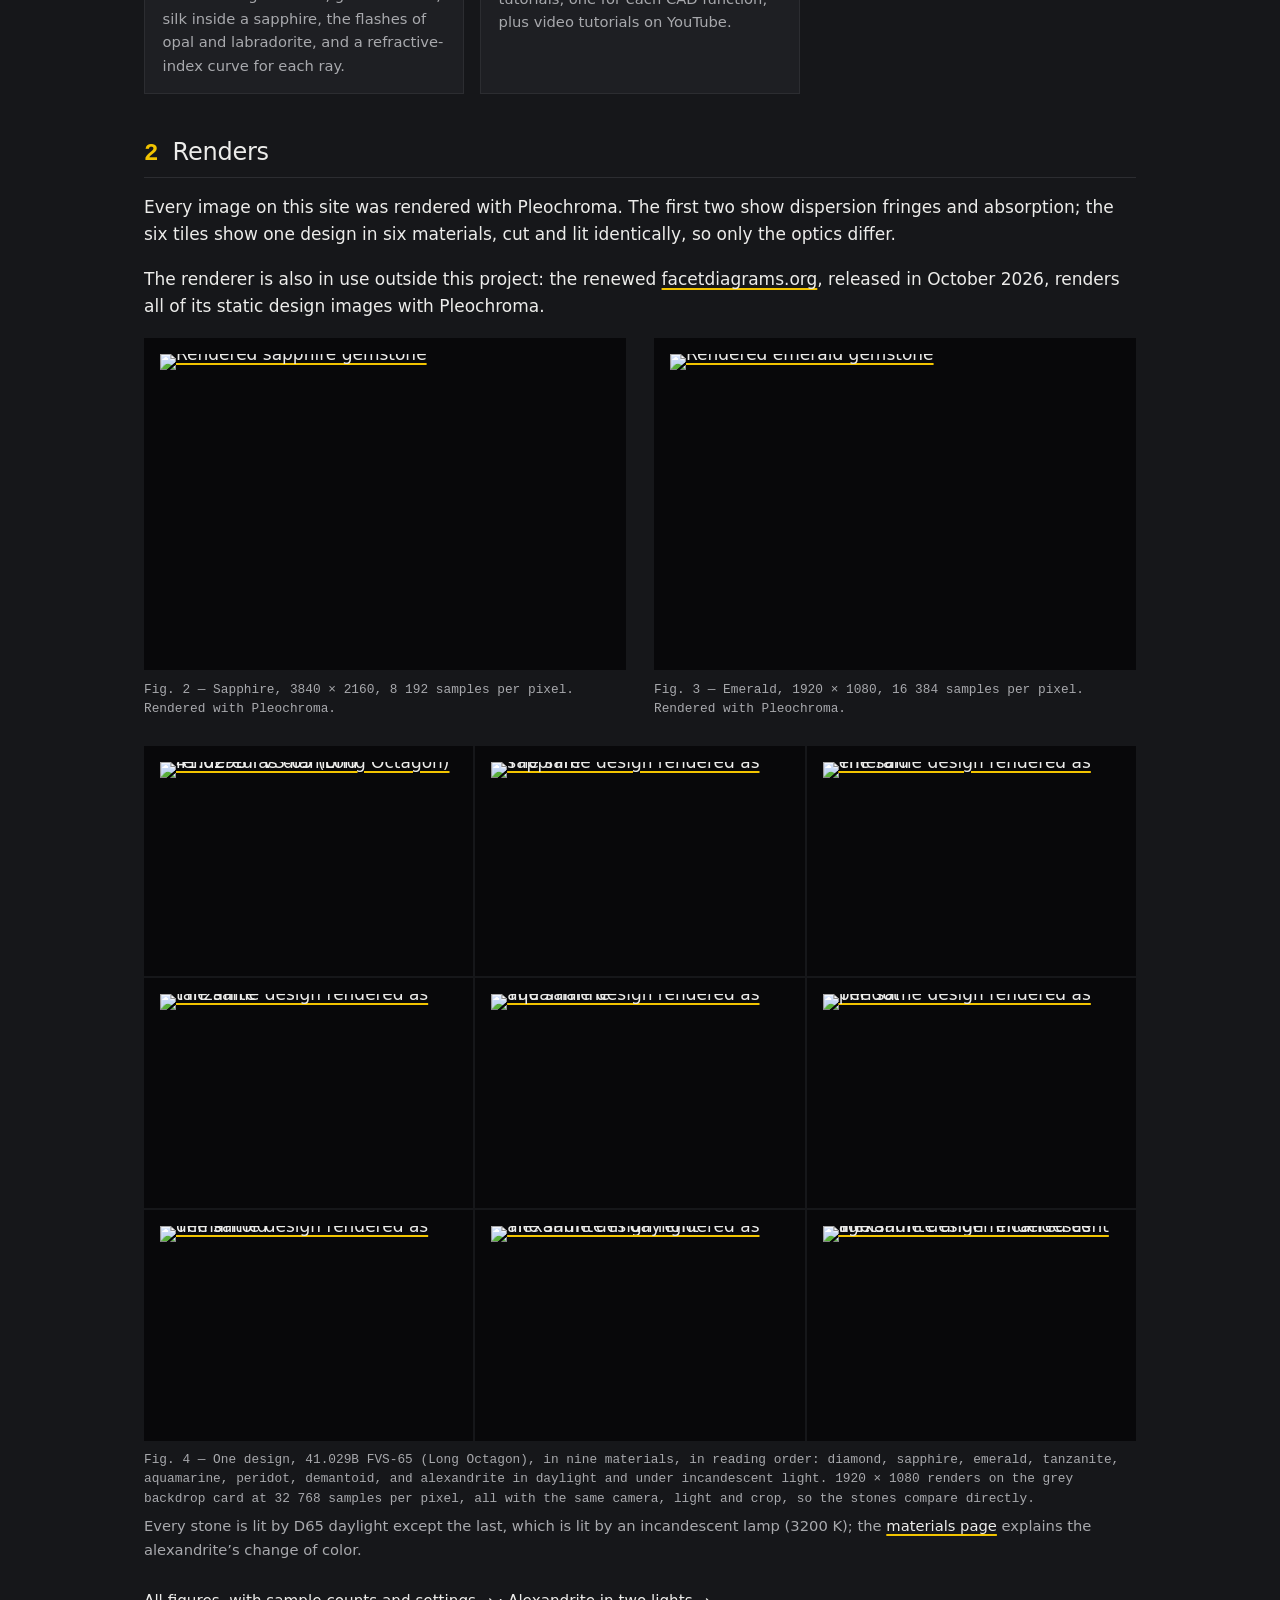
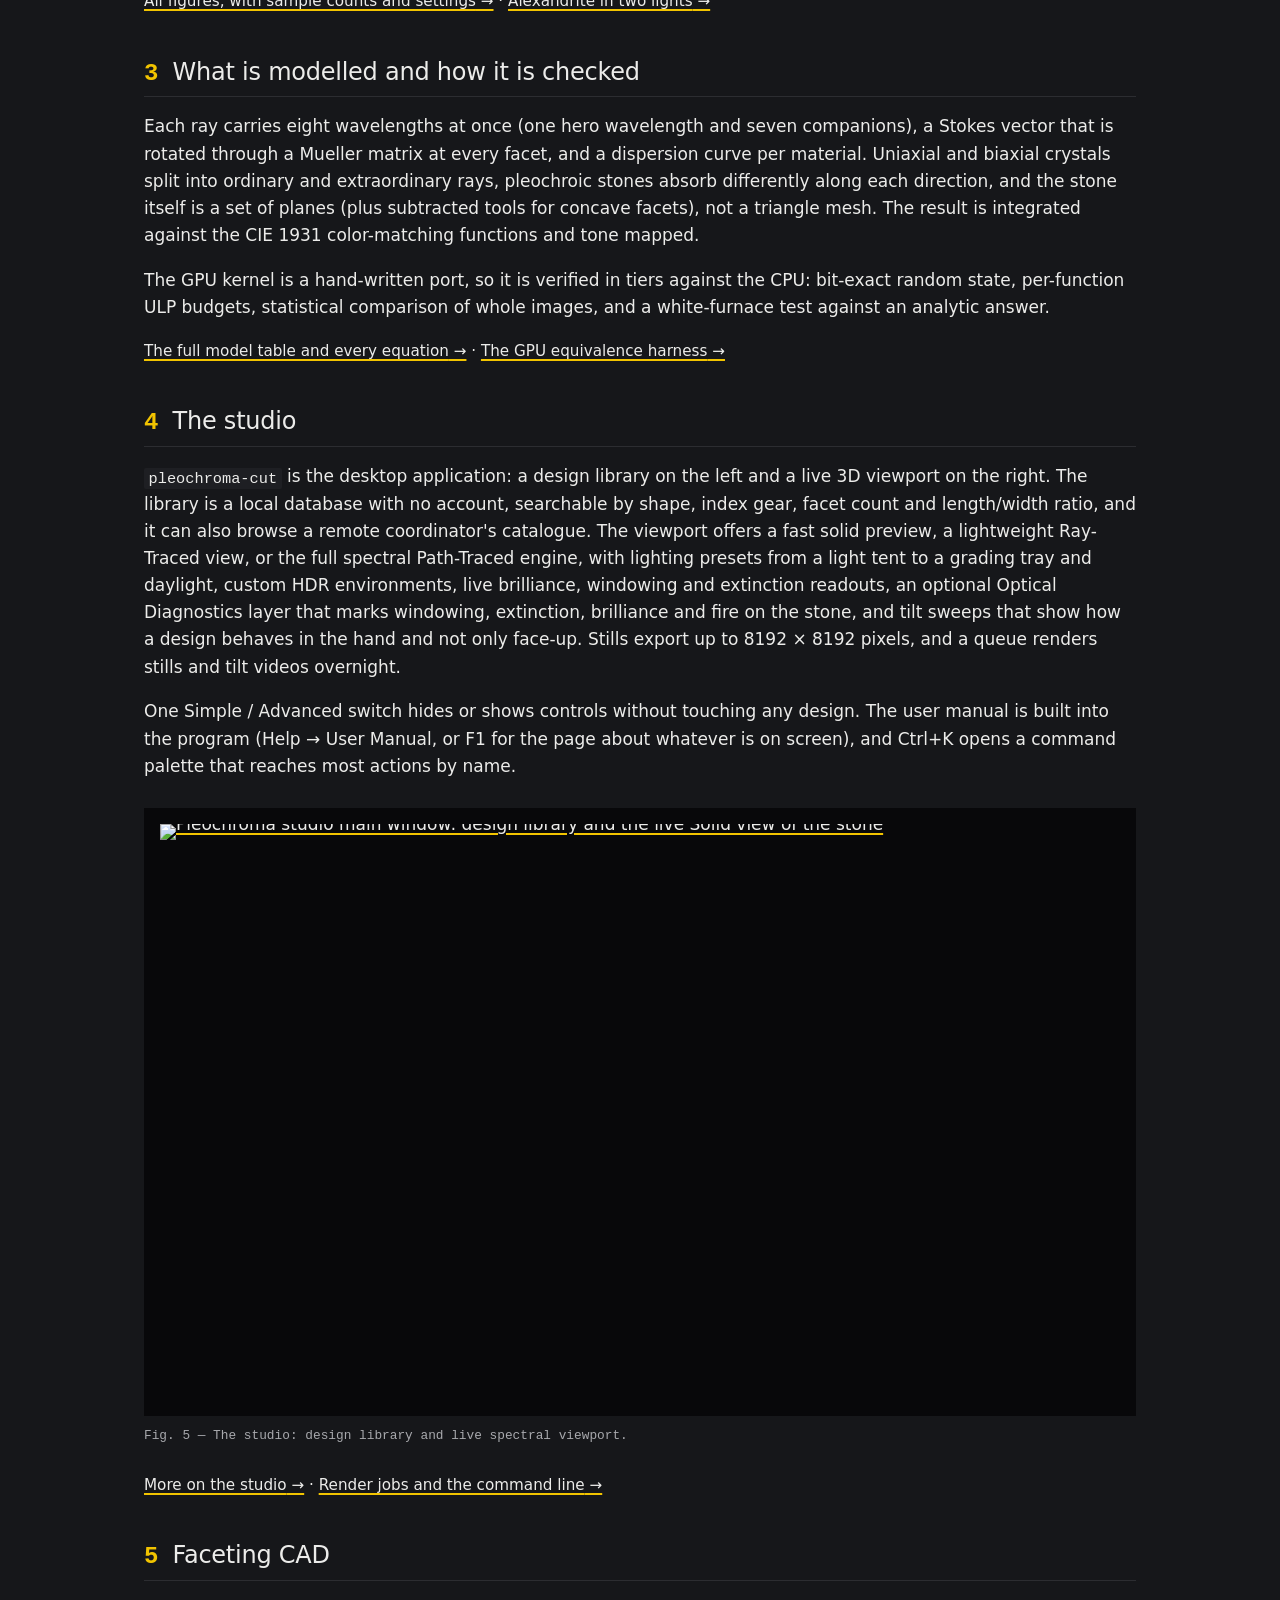
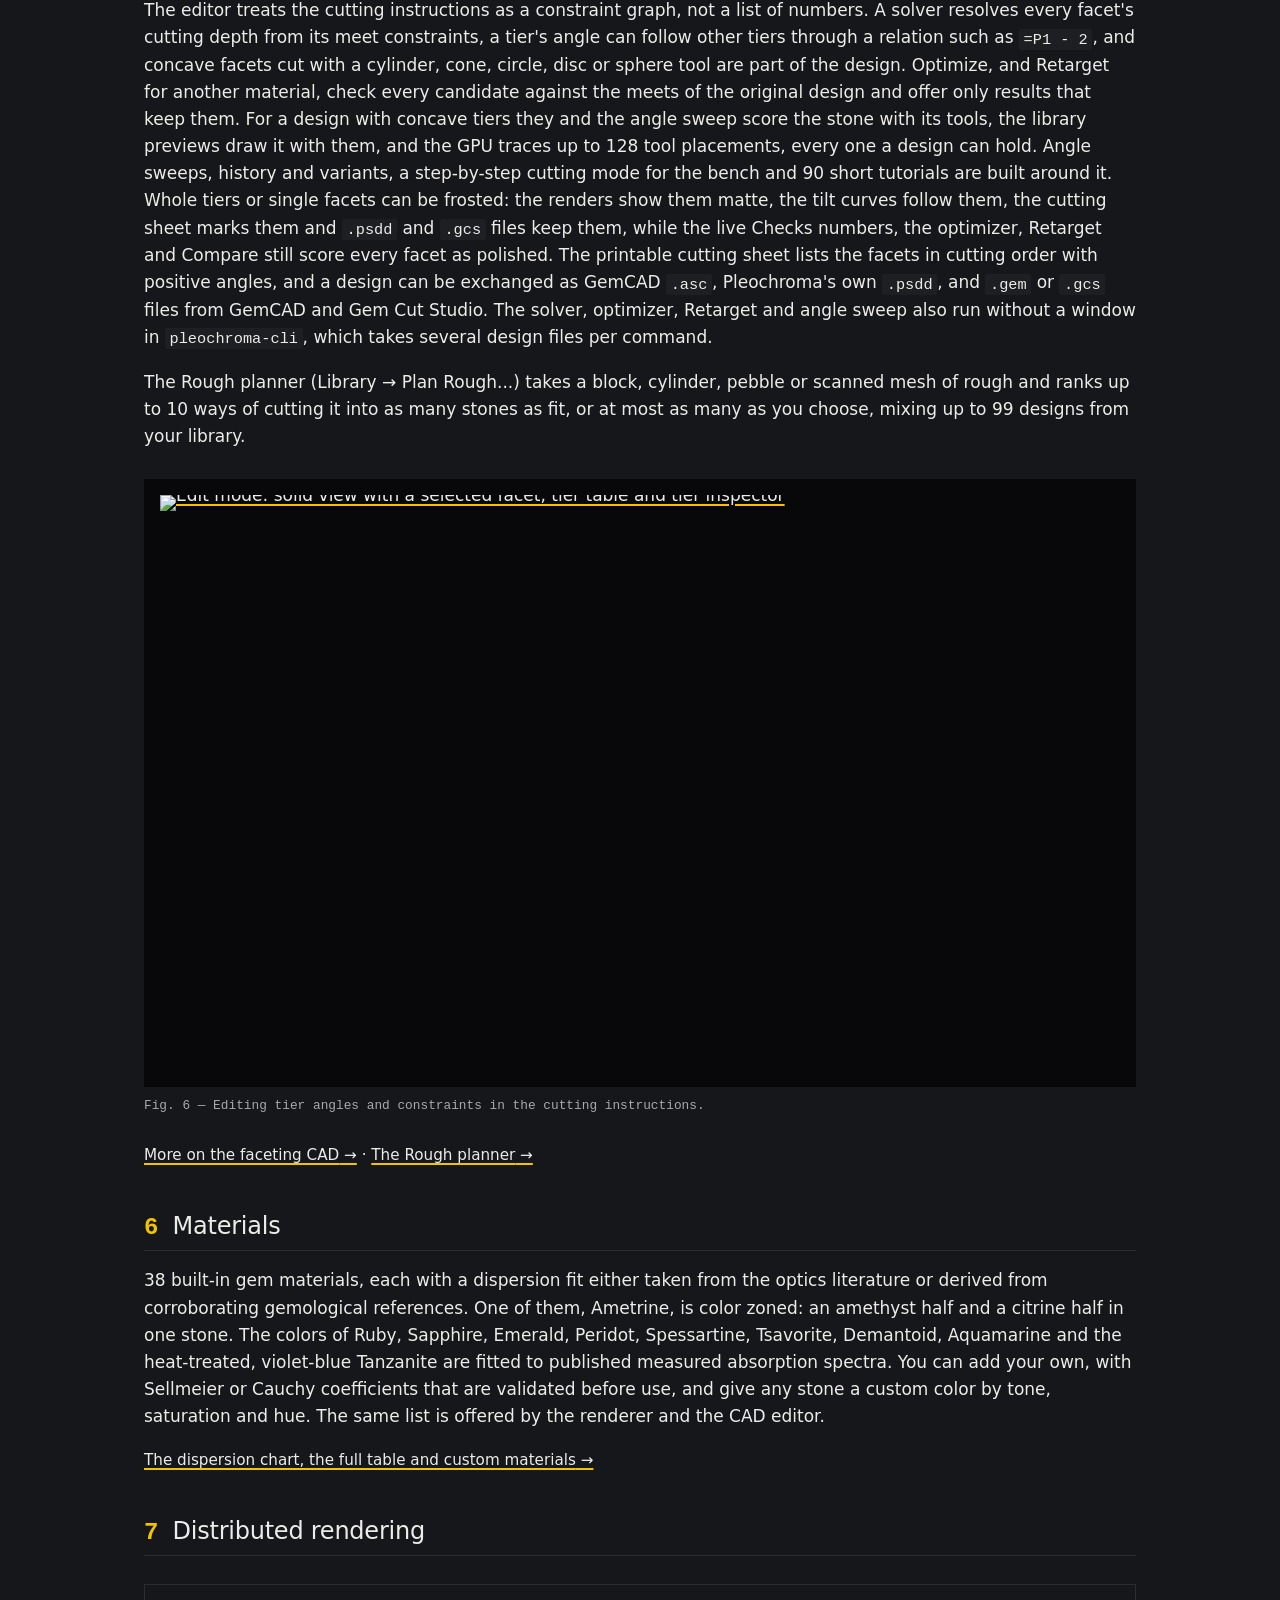
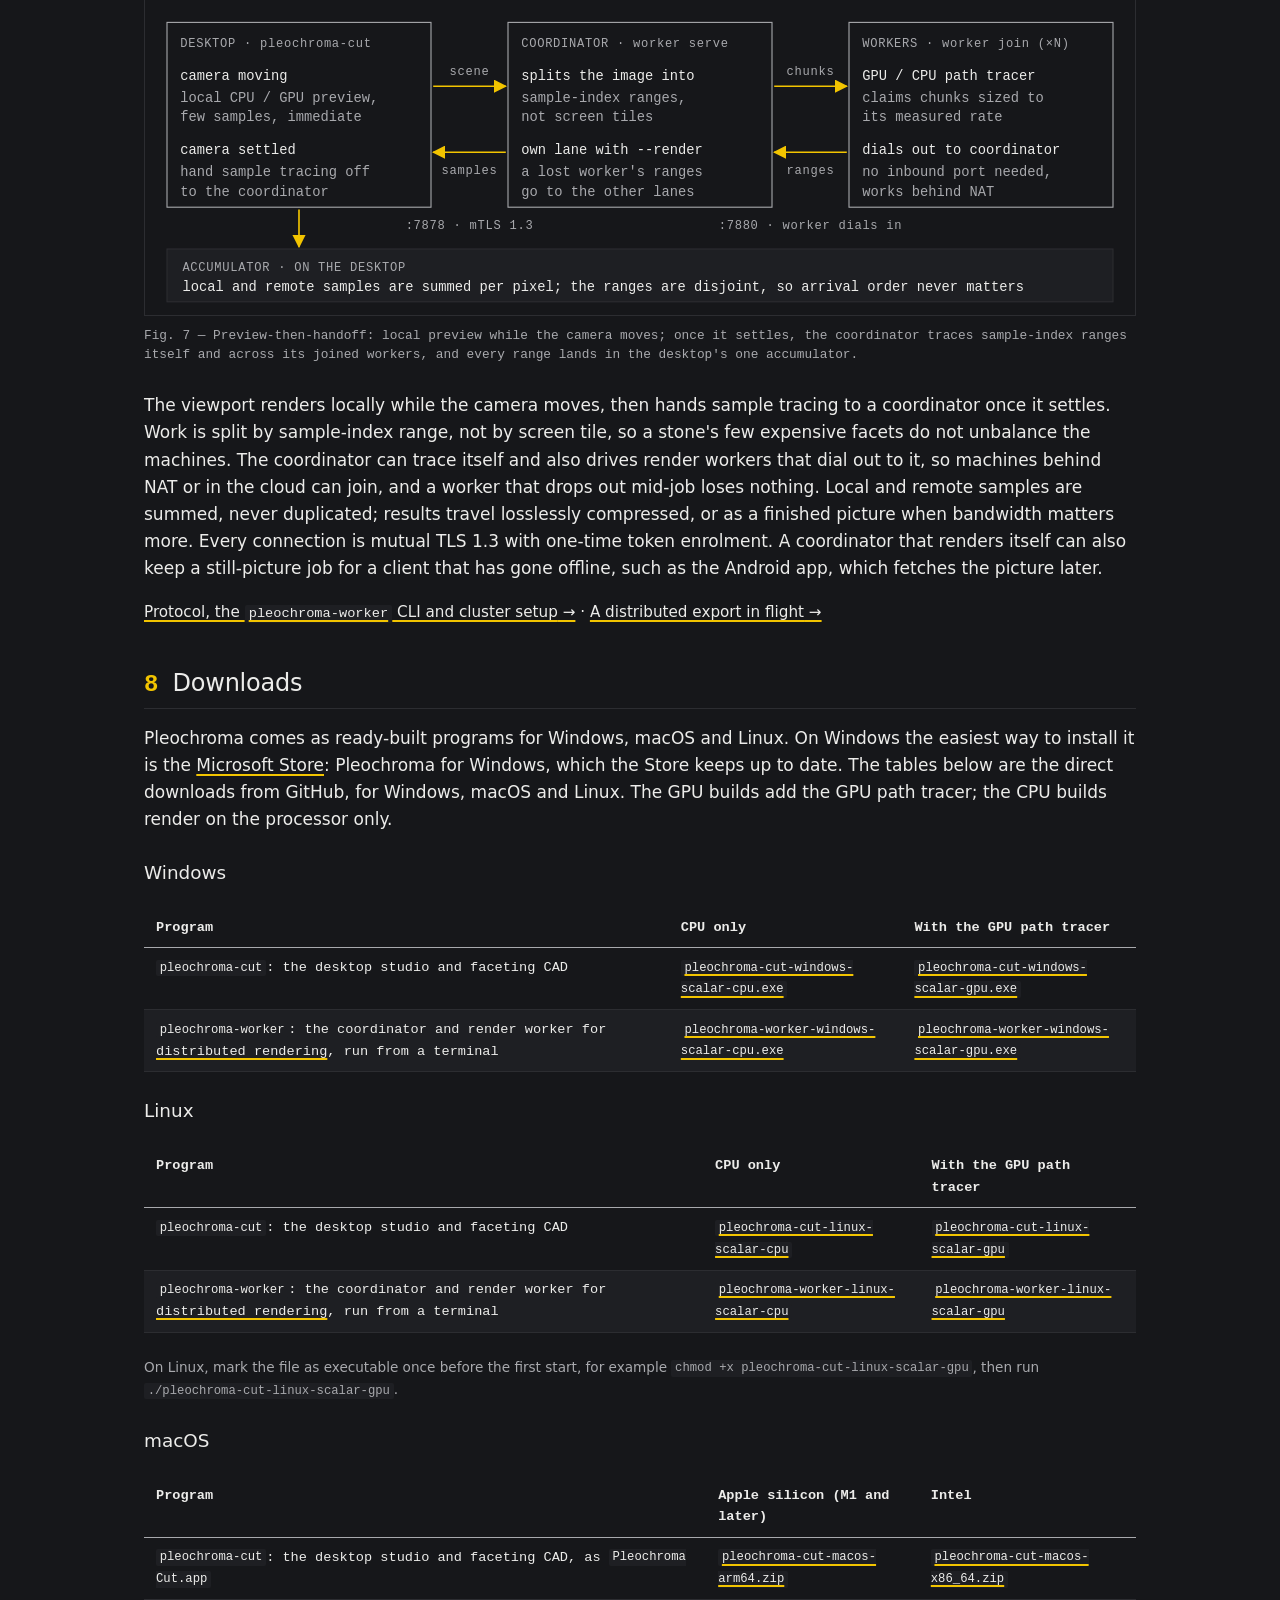
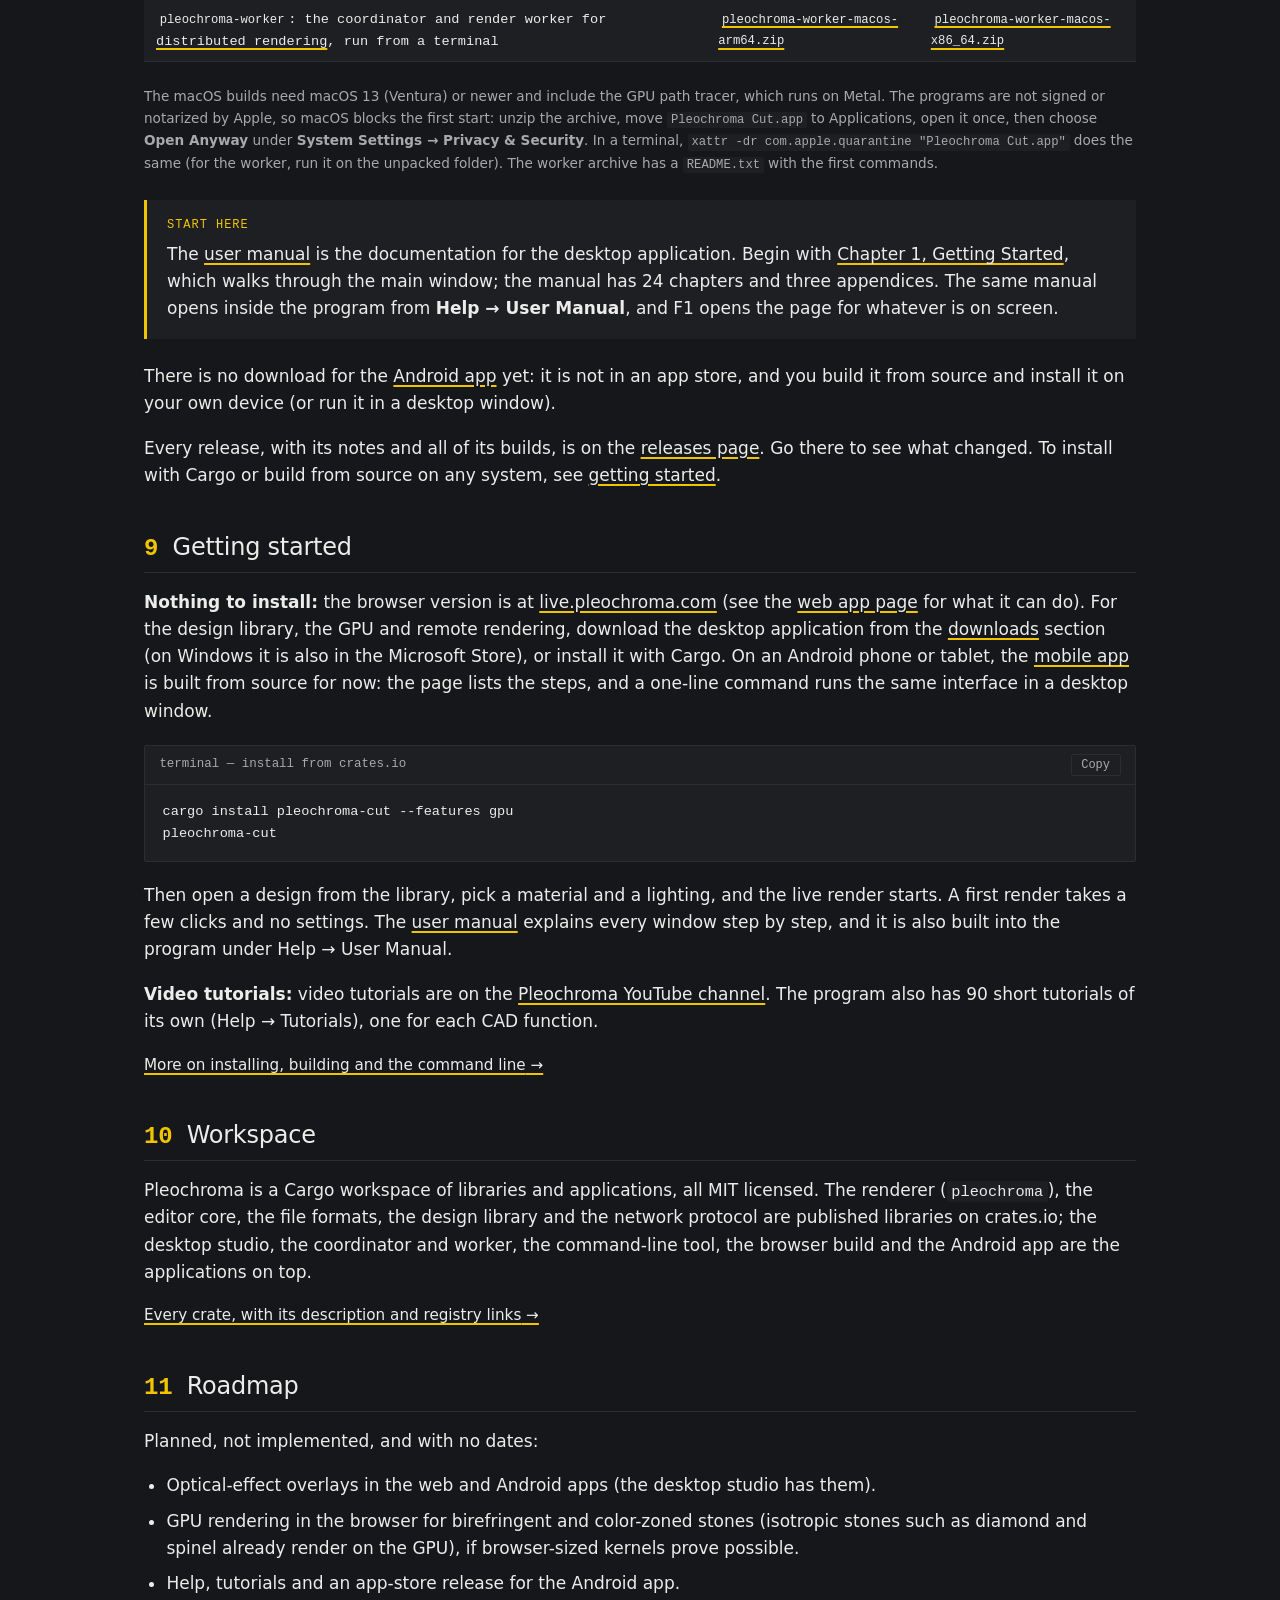
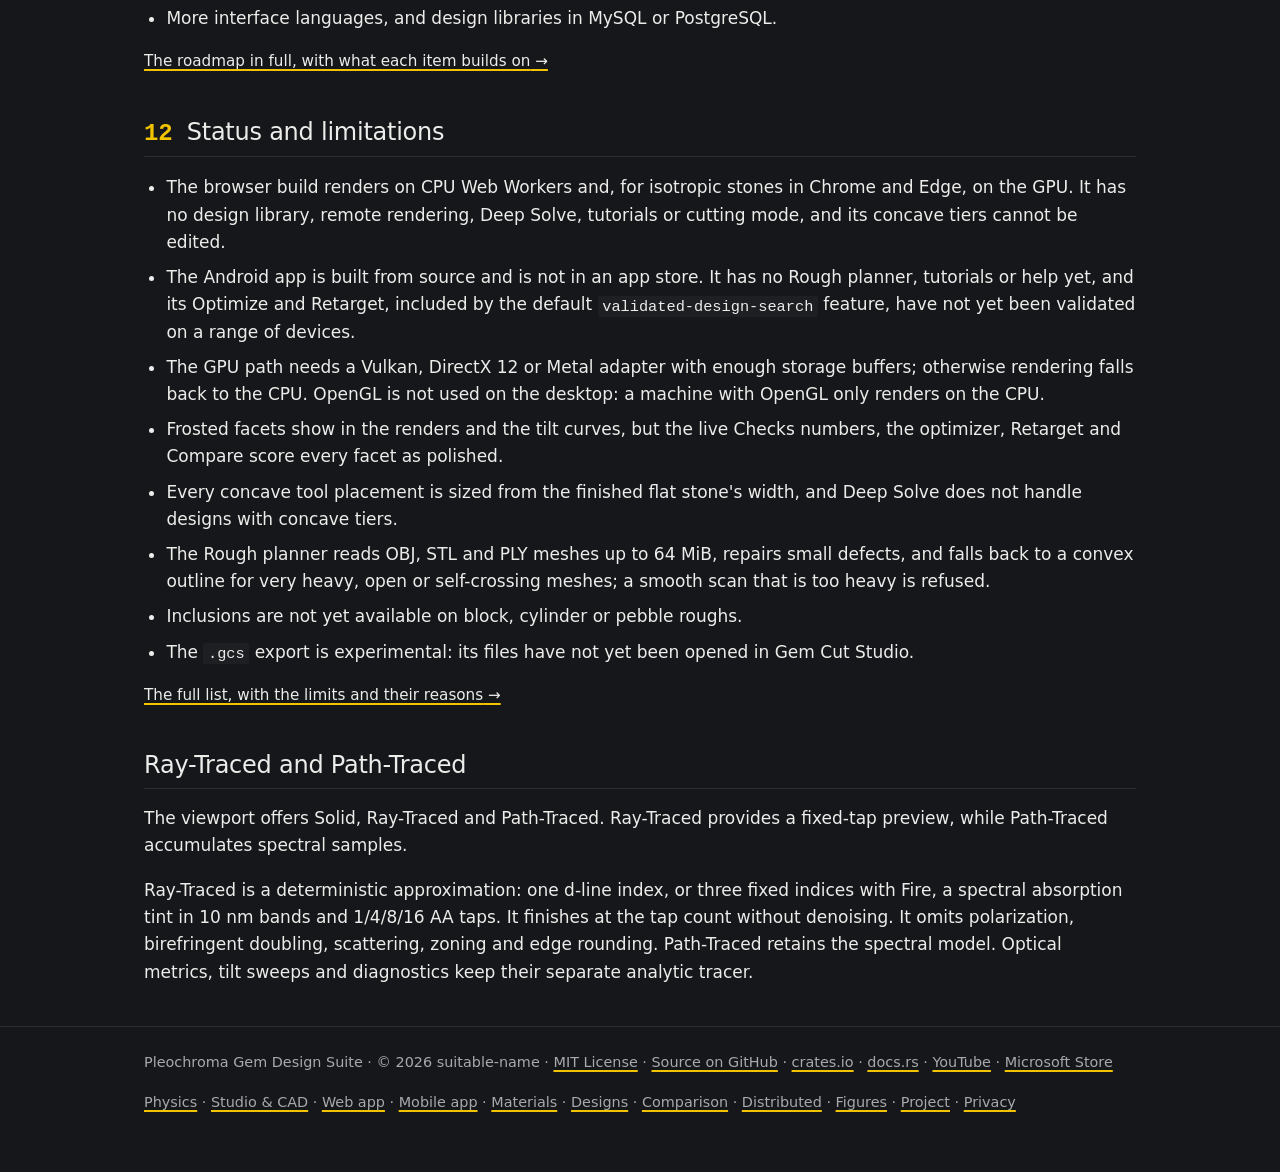
==== commit b4c1de96: "Add files via upload" ====
--- a/index.html
+++ b/index.html
@@ -76,6 +76,7 @@
       <a href="web.html">Web app</a>
       <a href="mobile.html">Mobile app</a>
       <a href="materials.html">Materials</a>
+      <a href="designs.html">Designs</a>
       <a href="comparison.html">Comparison</a>
       <a href="distributed.html">Distributed</a>
       <a href="gallery.html">Figures</a>
@@ -476,22 +477,19 @@
       <tbody>
         <tr>
           <td><code>pleochroma-cut</code>: the desktop studio and faceting CAD, as <code>Pleochroma Cut.app</code></td>
-          <td><a href="https://github.com/suitable-name/pleochroma/releases/download/v0.10.0/pleochroma-cut-0.10.0-macos-arm64.zip"><code>pleochroma-cut-0.10.0-macos-arm64.zip</code></a></td>
-          <td><a href="https://github.com/suitable-name/pleochroma/releases/download/v0.10.0/pleochroma-cut-0.10.0-macos-x86_64.zip"><code>pleochroma-cut-0.10.0-macos-x86_64.zip</code></a></td>
+          <td><a href="https://github.com/suitable-name/pleochroma/releases/latest/download/pleochroma-cut-macos-arm64.zip"><code>pleochroma-cut-macos-arm64.zip</code></a></td>
+          <td><a href="https://github.com/suitable-name/pleochroma/releases/latest/download/pleochroma-cut-macos-x86_64.zip"><code>pleochroma-cut-macos-x86_64.zip</code></a></td>
         </tr>
         <tr>
           <td><code>pleochroma-worker</code>: the coordinator and render worker for <a href="distributed.html">distributed rendering</a>, run from a terminal</td>
-          <td><a href="https://github.com/suitable-name/pleochroma/releases/download/v0.10.0/pleochroma-worker-0.10.0-macos-arm64.zip"><code>pleochroma-worker-0.10.0-macos-arm64.zip</code></a></td>
-          <td><a href="https://github.com/suitable-name/pleochroma/releases/download/v0.10.0/pleochroma-worker-0.10.0-macos-x86_64.zip"><code>pleochroma-worker-0.10.0-macos-x86_64.zip</code></a></td>
+          <td><a href="https://github.com/suitable-name/pleochroma/releases/latest/download/pleochroma-worker-macos-arm64.zip"><code>pleochroma-worker-macos-arm64.zip</code></a></td>
+          <td><a href="https://github.com/suitable-name/pleochroma/releases/latest/download/pleochroma-worker-macos-x86_64.zip"><code>pleochroma-worker-macos-x86_64.zip</code></a></td>
         </tr>
       </tbody>
     </table>
     <p class="small">
       The macOS builds need macOS 13 (Ventura) or newer and include the GPU
-      path tracer, which runs on Metal. The archive names carry the version, so
-      the links above are for release v0.10.0; newer builds are on the
-      <a href="https://github.com/suitable-name/pleochroma/releases/latest">latest release</a>.
-      The programs are not signed or notarized by Apple, so macOS blocks the
+      path tracer, which runs on Metal. The programs are not signed or notarized by Apple, so macOS blocks the
       first start: unzip the archive, move <code>Pleochroma Cut.app</code> to
       Applications, open it once, then choose <strong>Open Anyway</strong> under
       <strong>System Settings &rarr; Privacy &amp; Security</strong>. In a
@@ -603,7 +601,7 @@
   <section id="ray-traced-update">
     <h2>Ray-Traced and Path-Traced</h2>
     <p>The viewport offers Solid, Ray-Traced and Path-Traced. Ray-Traced provides a fixed-tap preview, while Path-Traced accumulates spectral samples.</p>
-    <p>Ray-Traced is a deterministic approximation: one d-line index, or three fixed indices with Fire, RGB absorption tint and 1/4/8/16 AA taps. It finishes at the tap count without denoising. It omits polarization, birefringent doubling, scattering, zoning and edge rounding. Path-Traced retains the spectral model. Optical metrics, tilt sweeps and diagnostics keep their separate analytic tracer.</p>
+    <p>Ray-Traced is a deterministic approximation: one d-line index, or three fixed indices with Fire, a spectral absorption tint in 10 nm bands and 1/4/8/16 AA taps. It finishes at the tap count without denoising. It omits polarization, birefringent doubling, scattering, zoning and edge rounding. Path-Traced retains the spectral model. Optical metrics, tilt sweeps and diagnostics keep their separate analytic tracer.</p>
   </section>
 
 </main>
@@ -611,7 +609,7 @@
 <footer>
   <div class="container">
     <p>Pleochroma Gem Design Suite · &copy; 2026 suitable-name · <a href="https://github.com/suitable-name/pleochroma/blob/main/LICENSE">MIT License</a> · <a href="https://github.com/suitable-name/pleochroma">Source on GitHub</a> · <a href="https://crates.io/crates/pleochroma">crates.io</a> · <a href="https://docs.rs/pleochroma">docs.rs</a> · <a href="https://www.youtube.com/@Pleochroma">YouTube</a> · <a href="https://apps.microsoft.com/store/detail/9PF7KR401SNC">Microsoft Store</a></p>
-    <p><a href="physics.html">Physics</a> · <a href="editor.html">Studio &amp; CAD</a> · <a href="web.html">Web app</a> · <a href="mobile.html">Mobile app</a> · <a href="materials.html">Materials</a> · <a href="comparison.html">Comparison</a> · <a href="distributed.html">Distributed</a> · <a href="gallery.html">Figures</a> · <a href="project.html">Project</a> · <a href="privacy.html">Privacy</a></p>
+    <p><a href="physics.html">Physics</a> · <a href="editor.html">Studio &amp; CAD</a> · <a href="web.html">Web app</a> · <a href="mobile.html">Mobile app</a> · <a href="materials.html">Materials</a> · <a href="designs.html">Designs</a> · <a href="comparison.html">Comparison</a> · <a href="distributed.html">Distributed</a> · <a href="gallery.html">Figures</a> · <a href="project.html">Project</a> · <a href="privacy.html">Privacy</a></p>
   </div>
 </footer>
 
--- a/assets/css/style.css
+++ b/assets/css/style.css
@@ -0,0 +1,1018 @@
+/* Pleochroma — project datasheet stylesheet.
+ * Spectral gemstone path tracer and faceting-design CAD, in Rust.
+ * MIT License. Source: https://github.com/suitable-name/pleochroma
+ *
+ * No web fonts, no CDNs, no JS frameworks. System sans/monospace stacks only.
+ */
+
+/* Graphite: one dark palette for every visitor. */
+:root {
+  color-scheme: dark;
+  --paper: #16171a;
+  --paper-2: #1e1f23;
+  --ink: #ececea;
+  --ink-2: #a8a9ad;
+  --rule: #2c2d31;
+  --accent: #f2c400;
+  --on-accent: #16171a;
+  --figure-frame: #08080a;
+
+  --font-sans: "Segoe UI", system-ui, -apple-system, "Helvetica Neue", Roboto, Arial, sans-serif;
+  --font-mono: ui-monospace, "Cascadia Mono", "SF Mono", Consolas, "Liberation Mono", monospace;
+
+  --content-width: 1040px;
+}
+
+* {
+  box-sizing: border-box;
+}
+
+html {
+  font-family: var(--font-sans);
+  font-weight: 400;
+}
+
+body {
+  margin: 0;
+  background: var(--paper);
+  color: var(--ink);
+  font-size: 17px;
+  line-height: 1.6;
+}
+
+img {
+  max-width: 100%;
+  height: auto;
+  display: block;
+}
+
+a {
+  color: var(--ink);
+  text-decoration-color: var(--accent);
+  text-decoration-thickness: 2px;
+  text-underline-offset: 3px;
+}
+
+a:hover {
+  color: var(--accent);
+}
+
+:focus-visible {
+  outline: 2px solid var(--accent);
+  outline-offset: 2px;
+}
+
+.container {
+  max-width: var(--content-width);
+  margin: 0 auto;
+  padding: 0 1.5rem;
+}
+
+/* -----------------------------------------------------------------------
+ * Headings and text
+ * --------------------------------------------------------------------- */
+
+h1, h2, h3, h4 {
+  font-family: var(--font-sans);
+  font-weight: 500;
+  line-height: 1.2;
+  color: var(--ink);
+}
+
+h1 {
+  letter-spacing: -0.01em;
+  font-size: 2.4rem;
+  margin: 0 0 0.5rem 0;
+}
+
+h2 {
+  letter-spacing: -0.01em;
+  font-size: 1.5rem;
+  margin: 2.75rem 0 1rem 0;
+  padding-bottom: 0.5rem;
+  border-bottom: 1px solid var(--rule);
+}
+
+h3 {
+  font-size: 1.15rem;
+  margin: 1.75rem 0 0.75rem 0;
+  color: var(--ink);
+}
+
+/* Numbered section heading: "2  Optics" — number in accent monospace. */
+.sec-num {
+  font-family: var(--font-mono);
+  color: var(--accent);
+  font-weight: 600;
+  margin-right: 0.6em;
+}
+
+p {
+  margin: 0 0 1.1rem 0;
+}
+
+.subtitle {
+  font-size: 1.15rem;
+  color: var(--ink-2);
+  margin: 0 0 1.5rem 0;
+}
+
+.lede {
+  font-size: 1.05rem;
+  color: var(--ink-2);
+}
+
+small, .small {
+  font-size: 0.85rem;
+  color: var(--ink-2);
+}
+
+ul, ol {
+  padding-left: 1.4rem;
+}
+
+li {
+  margin-bottom: 0.5rem;
+}
+
+hr {
+  border: none;
+  border-top: 1px solid var(--rule);
+  margin: 2.5rem 0;
+}
+
+/* -----------------------------------------------------------------------
+ * Masthead
+ * --------------------------------------------------------------------- */
+
+.masthead {
+  padding: 1.1rem 0;
+  border-bottom: 2px solid var(--ink);
+}
+
+.masthead .container {
+  display: flex;
+  align-items: center;
+  flex-wrap: wrap;
+  gap: 0.4rem 1.2rem;
+}
+
+.brand {
+  display: flex;
+  align-items: center;
+  gap: 0.55rem;
+  font-family: var(--font-sans);
+  font-variant: small-caps;
+  font-size: 1.2rem;
+  letter-spacing: 0.03em;
+  color: var(--ink);
+  margin-right: 0.75rem;
+}
+
+.brand img {
+  width: 24px;
+  height: 24px;
+}
+
+.masthead nav {
+  display: flex;
+  flex-wrap: wrap;
+  gap: 0 0.9rem;
+  font-size: 0.95rem;
+}
+
+.masthead nav a {
+  color: var(--ink-2);
+  text-decoration: none;
+  padding: 0.15rem 0;
+}
+
+.masthead nav a:hover {
+  color: var(--accent);
+  text-decoration: underline;
+}
+
+.masthead nav a[aria-current="page"] {
+  color: var(--ink);
+  text-decoration: underline;
+  text-decoration-color: var(--accent);
+  text-decoration-thickness: 2px;
+  text-underline-offset: 6px;
+}
+
+.masthead .gh-link {
+  margin-left: auto;
+  font-size: 0.95rem;
+  color: var(--ink-2);
+  text-decoration: none;
+}
+
+.masthead .gh-link:hover {
+  color: var(--accent);
+  text-decoration: underline;
+}
+
+/* -----------------------------------------------------------------------
+ * Page header block
+ * --------------------------------------------------------------------- */
+
+.page-head {
+  padding: 2.5rem 0 1.5rem 0;
+}
+
+.tag {
+  font-family: var(--font-mono);
+  font-size: 0.78rem;
+  letter-spacing: 0.06em;
+  text-transform: uppercase;
+  color: var(--accent);
+}
+
+/* -----------------------------------------------------------------------
+ * Sections
+ * --------------------------------------------------------------------- */
+
+main {
+  padding-bottom: 3rem;
+}
+
+section {
+  margin: 2.5rem 0;
+}
+
+/* -----------------------------------------------------------------------
+ * Abstract (two-column, index page)
+ * --------------------------------------------------------------------- */
+
+.abstract-grid {
+  display: grid;
+  grid-template-columns: 1.3fr 1fr;
+  gap: 2.5rem;
+  align-items: start;
+  margin: 1.5rem 0;
+}
+
+.abstract-grid .fig {
+  margin: 0;
+}
+
+/* -----------------------------------------------------------------------
+ * Figures
+ * --------------------------------------------------------------------- */
+
+.fig {
+  margin: 1.75rem 0;
+}
+
+.fig a {
+  display: block;
+  background: var(--figure-frame);
+  padding: 16px;
+  line-height: 0;
+}
+
+/* Text links inside a caption or note stay ordinary inline links; only the image
+   link above gets the frame. */
+.fig figcaption a,
+.fig .fig-note a {
+  display: inline;
+  background: none;
+  padding: 0;
+  line-height: inherit;
+}
+
+.fig img {
+  width: 100%;
+  height: auto;
+}
+
+figcaption {
+  font-family: var(--font-mono);
+  font-size: 0.8rem;
+  color: var(--ink-2);
+  margin-top: 0.6rem;
+  line-height: 1.5;
+}
+
+.fig-note {
+  font-size: 0.92rem;
+  color: var(--ink-2);
+  margin-top: 0.4rem;
+}
+
+/* Two figures side by side. A pair of different shapes sets --fig-cols on the div
+   (the ratio of the two aspect ratios, corrected for the frame padding) so both
+   images come out the same height; the phone layout below stacks them anyway. */
+.fig-grid {
+  display: grid;
+  grid-template-columns: var(--fig-cols, 1fr 1fr);
+  gap: 1.75rem;
+}
+
+/* A portrait image (a phone screen, a tall dialog) stands alone, centred, at a
+   width that suits it (--fig-max) instead of stretching across the column or
+   sitting beside a landscape image half its height. */
+.fig-portrait {
+  max-width: var(--fig-max, 520px);
+  margin-left: auto;
+  margin-right: auto;
+}
+
+/* A responsive strip for a multi-panel figure (e.g. one cut in five materials):
+   as many columns as fit, wrapping instead of forcing a ragged fixed grid. Lives
+   INSIDE a single <figure>, so the panels share one caption and one number. */
+.fig-grid-auto {
+  display: grid;
+  grid-template-columns: repeat(auto-fit, minmax(180px, 1fr));
+  gap: 2px;
+}
+
+.fig-grid-auto img {
+  display: block;
+  width: 100%;
+  height: auto;
+}
+
+.fig-grid .fig {
+  margin: 0;
+}
+
+/* Schematic figures (inline SVG): drawn on paper with a hairline frame, not on
+ * the dark plate the renders and screenshots use. */
+.diagram-fig svg {
+  display: block;
+  width: 100%;
+  height: auto;
+  border: 1px solid var(--rule);
+  background: var(--paper);
+}
+
+/* -----------------------------------------------------------------------
+ * Tables
+ * --------------------------------------------------------------------- */
+
+table {
+  width: 100%;
+  border-collapse: collapse;
+  margin: 1.5rem 0;
+  font-family: var(--font-mono);
+  font-size: 0.85rem;
+}
+
+/* A wide table (the comparison matrix) scrolls in its own box rather than making
+   the whole page scroll sideways. */
+.table-scroll {
+  overflow-x: auto;
+  -webkit-overflow-scrolling: touch;
+}
+
+.table-scroll table {
+  min-width: 54rem;
+}
+
+/* The comparison matrix: row labels are prose, the cells are single glyphs, so the
+   labels get the serif face and left alignment while everything else centres. */
+.matrix th[scope="row"] {
+  font-family: var(--font-sans);
+  font-weight: 400;
+  text-align: left;
+  white-space: normal;
+}
+
+.matrix td {
+  text-align: center;
+  /* Qualifiers wrap inside a bounded column instead of stretching it, so every
+     product column stays roughly the same width and a tick sits under its name. */
+  white-space: normal;
+  min-width: 6.5rem;
+  max-width: 9rem;
+}
+
+/* The product names sit CENTRED over their columns of glyphs (the page-wide `th`
+   rule is left-aligned, which put each name at the left edge of a column whose
+   ticks are centred). The empty corner cell keeps the row-label column's alignment. */
+.matrix thead th[scope="col"] {
+  text-align: center;
+  vertical-align: bottom;
+}
+
+.matrix thead th[scope="col"]:first-child {
+  text-align: left;
+}
+
+.matrix tr.group th {
+  font-family: var(--font-mono);
+  font-size: 0.72rem;
+  letter-spacing: 0.1em;
+  text-transform: uppercase;
+  color: var(--ink-2);
+  text-align: left;
+  padding-top: 1.1rem;
+}
+
+/* A qualifier beside a tick ("MIT"): present but deliberately quiet, so the
+   column still reads as a column of glyphs at a glance. */
+.qual {
+  display: block;
+  font-size: 0.68rem;
+  letter-spacing: 0.02em;
+  color: var(--ink-2);
+}
+
+caption {
+  text-align: left;
+  font-family: var(--font-sans);
+  font-size: 0.95rem;
+  color: var(--ink-2);
+  margin-bottom: 0.5rem;
+  caption-side: top;
+}
+
+th, td {
+  text-align: left;
+  padding: 0.55rem 0.75rem;
+  border-bottom: 1px solid var(--rule);
+  vertical-align: top;
+}
+
+th {
+  color: var(--ink);
+  font-weight: 600;
+  border-bottom: 1px solid var(--ink-2);
+}
+
+tbody tr:nth-child(even) {
+  background: var(--paper-2);
+}
+
+/* The crates.io / docs.rs pair of the workspace table never breaks inside a word. */
+td.pub {
+  white-space: nowrap;
+}
+
+/* Definition lists, used instead of a table where a table would be silly. */
+dl.deflist {
+  display: grid;
+  grid-template-columns: max-content 1fr;
+  gap: 0.5rem 1.5rem;
+  font-size: 0.95rem;
+}
+
+dl.deflist dt {
+  font-family: var(--font-mono);
+  color: var(--ink-2);
+  font-size: 0.85rem;
+  padding-top: 0.1rem;
+}
+
+dl.deflist dd {
+  margin: 0;
+}
+
+/* -----------------------------------------------------------------------
+ * Status notice
+ * --------------------------------------------------------------------- */
+
+.status {
+  border-left: 3px solid var(--accent);
+  background: var(--paper-2);
+  padding: 1rem 1.25rem;
+  margin: 1.5rem 0;
+}
+
+.status .status-label {
+  font-family: var(--font-mono);
+  font-size: 0.75rem;
+  letter-spacing: 0.08em;
+  color: var(--accent);
+  display: block;
+  margin-bottom: 0.4rem;
+}
+
+.status p {
+  margin: 0;
+}
+
+/* -----------------------------------------------------------------------
+ * Call-to-action link (web app page, index)
+ * --------------------------------------------------------------------- */
+
+.cta {
+  display: inline-block;
+  font-family: var(--font-mono);
+  font-size: 0.95rem;
+  letter-spacing: 0.02em;
+  color: var(--on-accent);
+  background: var(--accent);
+  border: 1.5px solid var(--accent);
+  border-radius: 0;
+  padding: 0.6rem 1.1rem;
+  text-decoration: none;
+  overflow-wrap: anywhere;
+}
+
+.cta-row {
+  display: flex;
+  flex-wrap: wrap;
+  gap: 0.75rem;
+  margin: 1.25rem 0 0;
+}
+
+.cta-secondary {
+  color: var(--ink);
+  background: transparent;
+  border: 1.5px solid var(--ink);
+}
+
+.cta-secondary:hover {
+  color: var(--ink);
+  border-color: var(--accent);
+}
+
+.cta:hover {
+  color: var(--on-accent);
+  text-decoration: underline;
+  text-decoration-thickness: 2px;
+}
+
+/* -----------------------------------------------------------------------
+ * Code blocks
+ * --------------------------------------------------------------------- */
+
+.code-block {
+  background: var(--paper-2);
+  border: 1px solid var(--rule);
+  border-radius: 2px;
+  margin: 1.25rem 0;
+  overflow: hidden;
+}
+
+.code-block-head {
+  display: flex;
+  align-items: center;
+  justify-content: space-between;
+  padding: 0.5rem 0.9rem;
+  border-bottom: 1px solid var(--rule);
+  font-family: var(--font-mono);
+  font-size: 0.78rem;
+  color: var(--ink-2);
+}
+
+.copy-btn {
+  font-family: var(--font-mono);
+  font-size: 0.75rem;
+  color: var(--ink-2);
+  background: transparent;
+  border: 1px solid var(--rule);
+  border-radius: 2px;
+  padding: 0.2rem 0.6rem;
+  cursor: pointer;
+}
+
+.copy-btn:hover {
+  color: var(--ink);
+  border-color: var(--ink-2);
+}
+
+pre {
+  margin: 0;
+  padding: 1rem 1.1rem;
+  overflow-x: auto;
+  font-family: var(--font-mono);
+  font-size: 0.85rem;
+  line-height: 1.6;
+}
+
+code {
+  font-family: var(--font-mono);
+}
+
+:not(pre) > code {
+  font-size: 0.9em;
+  background: var(--paper-2);
+  padding: 0.1em 0.3em;
+  border-radius: 2px;
+}
+
+.cmt { color: var(--ink-2); }
+
+/* -----------------------------------------------------------------------
+ * Chart / canvas container (materials dispersion chart)
+ * --------------------------------------------------------------------- */
+
+.chart-box {
+  border: 1px solid var(--rule);
+  padding: 1rem;
+  margin: 1.5rem 0;
+}
+
+.chart-controls {
+  display: flex;
+  flex-wrap: wrap;
+  gap: 0.4rem;
+  margin-bottom: 1rem;
+}
+
+.chart-controls button {
+  font-family: var(--font-mono);
+  font-size: 0.78rem;
+  background: transparent;
+  border: 1px solid var(--rule);
+  color: var(--ink-2);
+  padding: 0.3rem 0.65rem;
+  border-radius: 2px;
+  cursor: pointer;
+}
+
+.chart-controls button:hover {
+  border-color: var(--ink-2);
+  color: var(--ink);
+}
+
+.chart-controls button[aria-pressed="true"] {
+  border-color: var(--accent);
+  color: var(--accent);
+}
+
+#dispersionCanvas {
+  width: 100%;
+  height: 260px;
+  display: block;
+}
+
+.chart-readout {
+  font-family: var(--font-mono);
+  font-size: 0.8rem;
+  color: var(--ink-2);
+  margin-top: 0.75rem;
+}
+
+.noscript-note {
+  font-family: var(--font-mono);
+  font-size: 0.8rem;
+  color: var(--ink-2);
+}
+
+/* -----------------------------------------------------------------------
+ * Footer
+ * --------------------------------------------------------------------- */
+
+footer {
+  border-top: 1px solid var(--rule);
+  padding: 1.5rem 0 2.5rem 0;
+  font-size: 0.9rem;
+  color: var(--ink-2);
+}
+
+footer a {
+  color: var(--ink-2);
+}
+
+footer a:hover {
+  color: var(--accent);
+}
+
+/* -----------------------------------------------------------------------
+ * Responsive
+ * --------------------------------------------------------------------- */
+
+@media (max-width: 720px) {
+  body {
+    font-size: 16px;
+  }
+
+  .container {
+    padding: 0 1rem;
+  }
+
+  h1 {
+    font-size: 1.9rem;
+  }
+
+  .abstract-grid {
+    grid-template-columns: 1fr;
+  }
+
+  .fig-grid {
+    grid-template-columns: 1fr;
+  }
+
+  .fig a {
+    padding: 10px;
+  }
+
+  dl.deflist {
+    grid-template-columns: 1fr;
+  }
+
+  table {
+    font-size: 0.78rem;
+  }
+
+  /* Long file paths and identifiers in table cells wrap instead of widening the page. */
+  .matrix td, .matrix th { overflow-wrap: normal; }
+  td, th, td code, :not(pre) > code {
+    overflow-wrap: anywhere;
+  }
+
+  /* On a phone the two registry links stack instead of squeezing the description. */
+  td.pub a {
+    display: block;
+  }
+  td.pub .sep {
+    display: none;
+  }
+}
+
+/* -----------------------------------------------------------------------
+ * "On this page" (built by main.js from the page's numbered sections)
+ * --------------------------------------------------------------------- */
+
+section[id] {
+  scroll-margin-top: 1rem;
+}
+
+.toc-side,
+.toc-back {
+  display: none;
+}
+
+.toc-head {
+  font-family: var(--font-mono);
+  font-size: 0.75rem;
+  letter-spacing: 0.08em;
+  text-transform: uppercase;
+  color: var(--ink-2);
+  margin: 0 0 0.5rem;
+}
+
+.toc-side ol,
+.toc-inline ol {
+  list-style: none;
+  margin: 0;
+  padding: 0;
+}
+
+.toc-side a,
+.toc-inline a {
+  display: flex;
+  gap: 0.5rem;
+  text-decoration: none;
+  color: var(--ink-2);
+  line-height: 1.35;
+}
+
+.toc-num {
+  flex: 0 0 1.4rem;
+  font-family: var(--font-mono);
+  font-size: 0.8em;
+  color: var(--accent);
+  text-align: right;
+  padding-top: 0.15em;
+}
+
+.toc-side a:hover,
+.toc-inline a:hover {
+  color: var(--accent);
+  text-decoration: underline;
+}
+
+.toc-inline {
+  border: 1px solid var(--rule);
+  background: var(--paper-2);
+  margin: 0 0 1.5rem;
+}
+
+.toc-inline summary {
+  cursor: pointer;
+  padding: 0.6rem 1rem;
+  font-family: var(--font-mono);
+  font-size: 0.85rem;
+  color: var(--ink-2);
+}
+
+.toc-inline nav {
+  padding: 0 1rem 0.8rem;
+}
+
+.toc-inline li {
+  padding: 0.25rem 0;
+}
+
+/* Narrow screens: a small button back to the list once it has scrolled away. */
+@media (max-width: 1199px) {
+  .toc-back.is-visible {
+    display: block;
+    position: fixed;
+    right: 1rem;
+    bottom: 1rem;
+    z-index: 10;
+    font-family: var(--font-mono);
+    font-size: 0.8rem;
+    color: var(--on-accent);
+    background: var(--accent);
+    border-radius: 0;
+    padding: 0.45rem 0.8rem;
+    text-decoration: none;
+    box-shadow: 0 1px 4px rgba(0, 0, 0, 0.3);
+  }
+
+  .toc-back.is-visible:hover {
+    color: var(--on-accent);
+  }
+}
+
+/* Wide screens: the list becomes a sticky sidebar left of the text. The text
+   column keeps its usual width; the page only grows by the sidebar. */
+@media (min-width: 1200px) {
+  main.with-toc {
+    max-width: calc(var(--content-width) + 16rem);
+    display: grid;
+    grid-template-columns: 13.5rem minmax(0, 1fr);
+    column-gap: 2.5rem;
+  }
+
+  main.with-toc > * {
+    grid-column: 2;
+  }
+
+  main.with-toc > .toc-side {
+    display: block;
+    grid-column: 1;
+    align-self: start;
+    position: sticky;
+    top: 1rem;
+    max-height: calc(100vh - 2rem);
+    overflow-y: auto;
+    margin-top: 2.2rem;
+    padding-right: 0.25rem;
+    font-size: 0.88rem;
+  }
+
+  .toc-side li {
+    padding: 0.2rem 0;
+  }
+
+  .toc-side a[aria-current="location"] {
+    color: var(--ink);
+    font-weight: 600;
+  }
+
+  main.with-toc > .toc-inline {
+    display: none;
+  }
+
+  /* The header and footer line up with the wider page. */
+  body.has-toc .masthead .container,
+  body.has-toc footer .container {
+    max-width: calc(var(--content-width) + 16rem);
+  }
+}
+
+/* -----------------------------------------------------------------------
+ * Print
+ * --------------------------------------------------------------------- */
+
+@media print {
+  .masthead, footer, .copy-btn, .toc-side, .toc-inline, .toc-back {
+    display: none;
+  }
+
+  body {
+    background: #fff;
+    color: #000;
+  }
+
+  .fig a {
+    background: #222;
+  }
+
+  :root {
+    color-scheme: light;
+    --paper: #fff;
+    --paper-2: #f2f2f2;
+    --ink: #000;
+    --ink-2: #333;
+    --rule: #bbb;
+    --accent: #000;
+    --on-accent: #fff;
+  }
+
+  a {
+    color: #000;
+    text-decoration: underline;
+  }
+}
+
+/* "More on the detail page" link that closes a trimmed overview section. */
+p.more {
+  margin-top: 0.75rem;
+  font-size: 0.95rem;
+}
+p.more a::after {
+  content: " \2192";
+}
+
+/* Landing-page card grid: one linked card per area. Tokens only. */
+.card-grid {
+  display: grid;
+  grid-template-columns: repeat(auto-fit, minmax(260px, 1fr));
+  gap: 1rem;
+  margin: 1.25rem 0;
+}
+a.card {
+  display: block;
+  padding: 1rem 1.1rem;
+  background: var(--paper-2);
+  border: 1px solid var(--rule);
+  color: var(--ink);
+  text-decoration: none;
+}
+a.card:hover {
+  border-color: var(--accent);
+}
+a.card h3 {
+  margin: 0 0 0.35rem 0;
+  font-size: 1.05rem;
+  color: var(--accent);
+}
+a.card p {
+  margin: 0;
+  font-size: 0.92rem;
+  color: var(--ink-2);
+}
+@media (max-width: 720px) {
+  .card-grid {
+    grid-template-columns: 1fr;
+  }
+}
+
+/* -----------------------------------------------------------------------
+ * Designs: the overview cards (the stone from above and from the side in one
+ * picture, the title and a one-line summary), the detail page's video frame and
+ * its download table. Tokens only.
+ * --------------------------------------------------------------------- */
+.design-grid {
+  display: grid;
+  grid-template-columns: repeat(auto-fill, minmax(320px, 1fr));
+  gap: 1.25rem;
+  margin: 1.25rem 0;
+}
+a.design-card {
+  display: block;
+  background: var(--paper-2);
+  border: 1px solid var(--rule);
+  color: var(--ink);
+  text-decoration: none;
+}
+a.design-card:hover {
+  border-color: var(--accent);
+}
+a.design-card img {
+  display: block;
+  width: 100%;
+  height: auto;
+  background: var(--figure-frame);
+}
+a.design-card h3 {
+  margin: 0.85rem 1rem 0.3rem;
+  font-size: 1.1rem;
+  color: var(--accent);
+}
+a.design-card p {
+  margin: 0 1rem 1rem;
+  font-size: 0.9rem;
+  color: var(--ink-2);
+}
+.video-frame {
+  background: var(--figure-frame);
+  padding: 16px;
+  line-height: 0;
+}
+.video-frame video {
+  display: block;
+  width: 100%;
+  height: auto;
+}
+/* A narrow table in a scroll box (the facet angles, the downloads) fits the column
+   instead of taking the comparison matrix's minimum width. */
+.table-scroll table.fit {
+  min-width: 0;
+}
+.table-scroll table.light {
+  min-width: 34rem;
+}
+.table-scroll table.light th,
+.table-scroll table.light td {
+  white-space: nowrap;
+  overflow-wrap: normal;
+}
+table.downloads td:first-child {
+  white-space: nowrap;
+}
+.sha {
+  display: block;
+  font-size: 0.7rem;
+  color: var(--ink-2);
+  overflow-wrap: anywhere;
+}
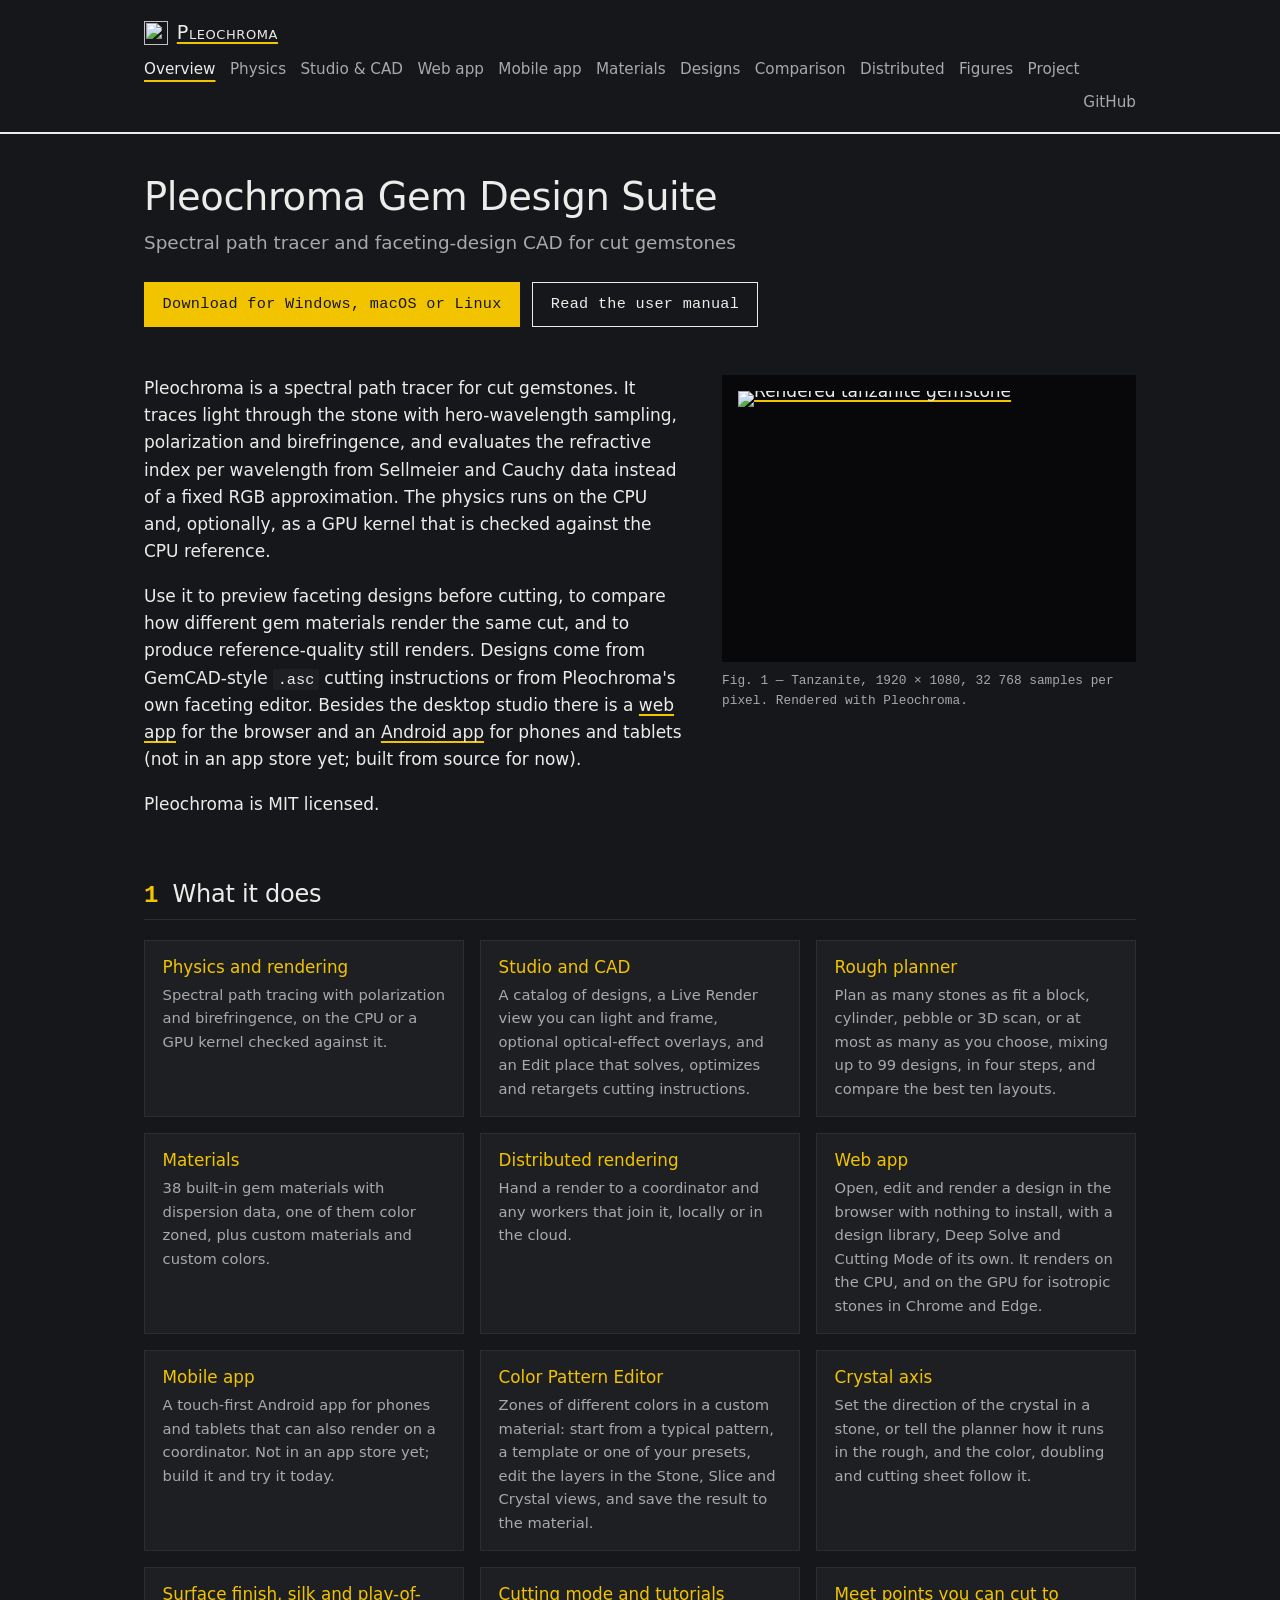
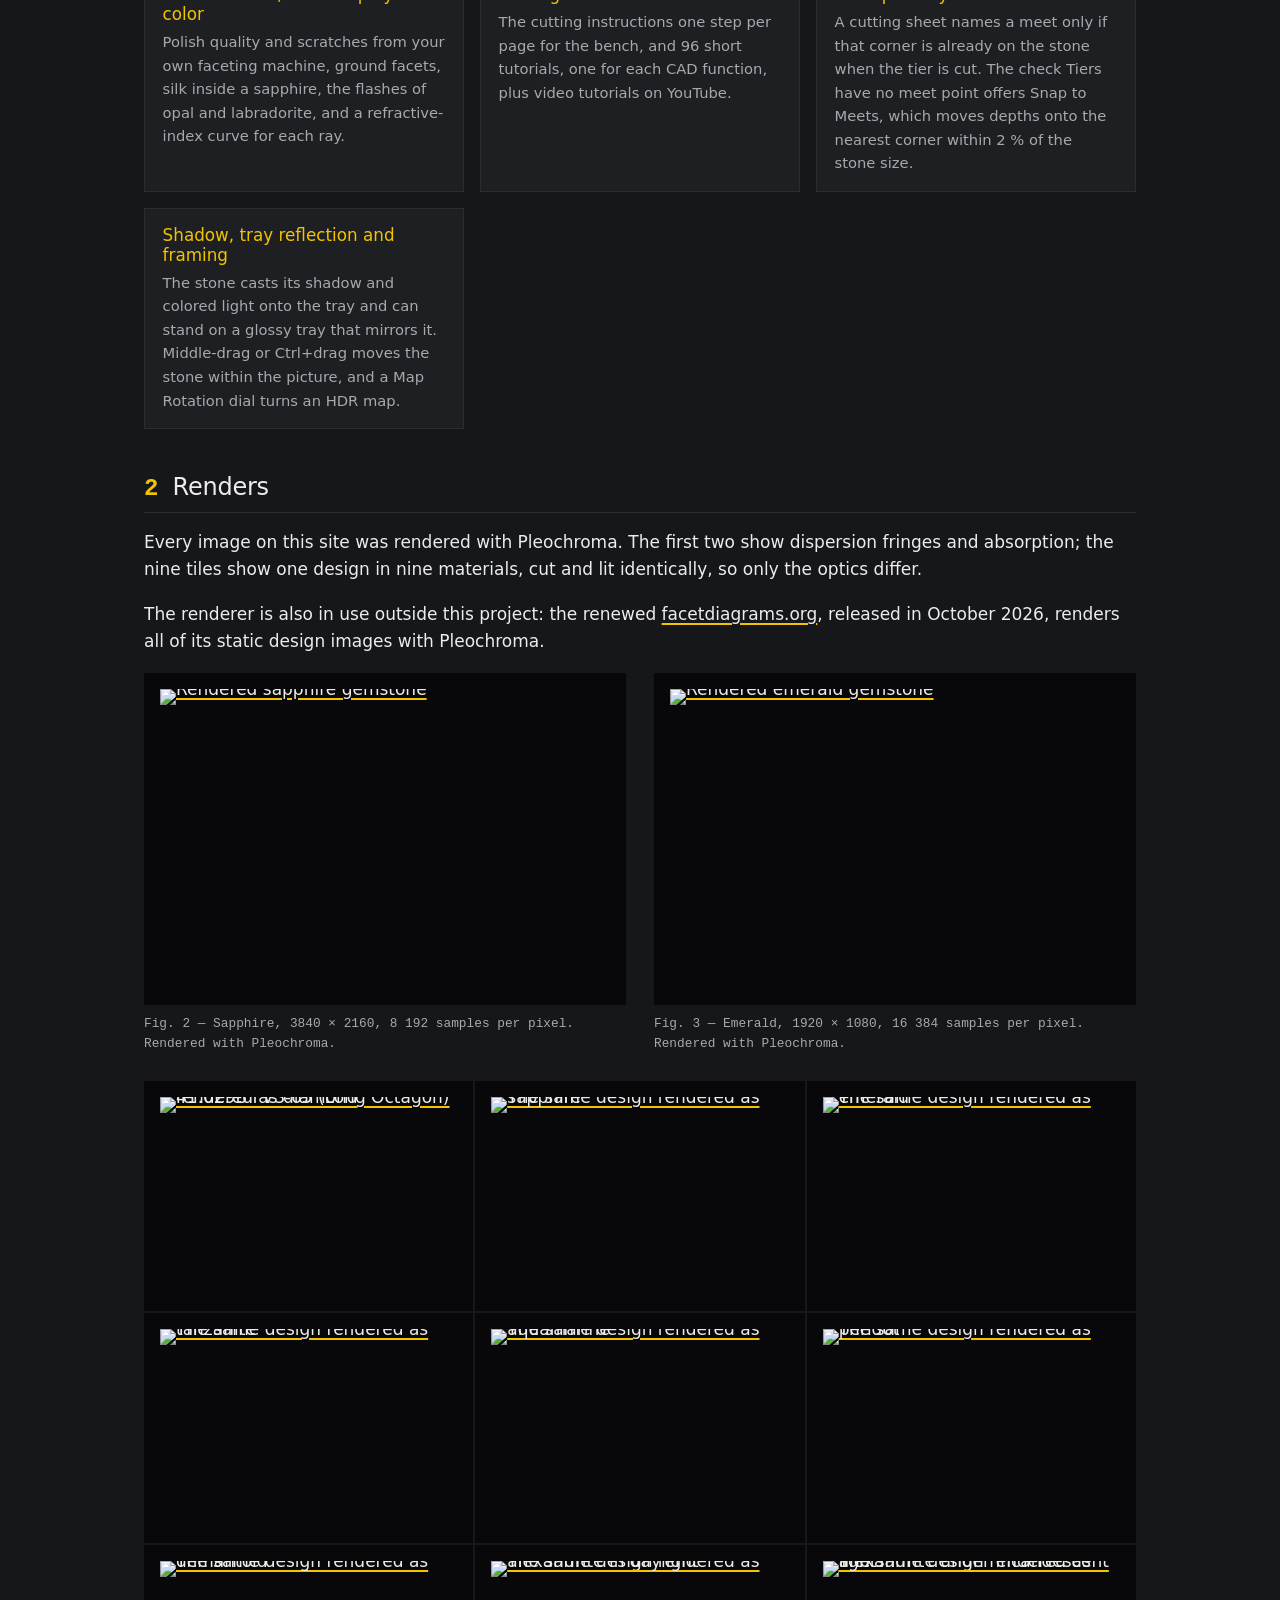
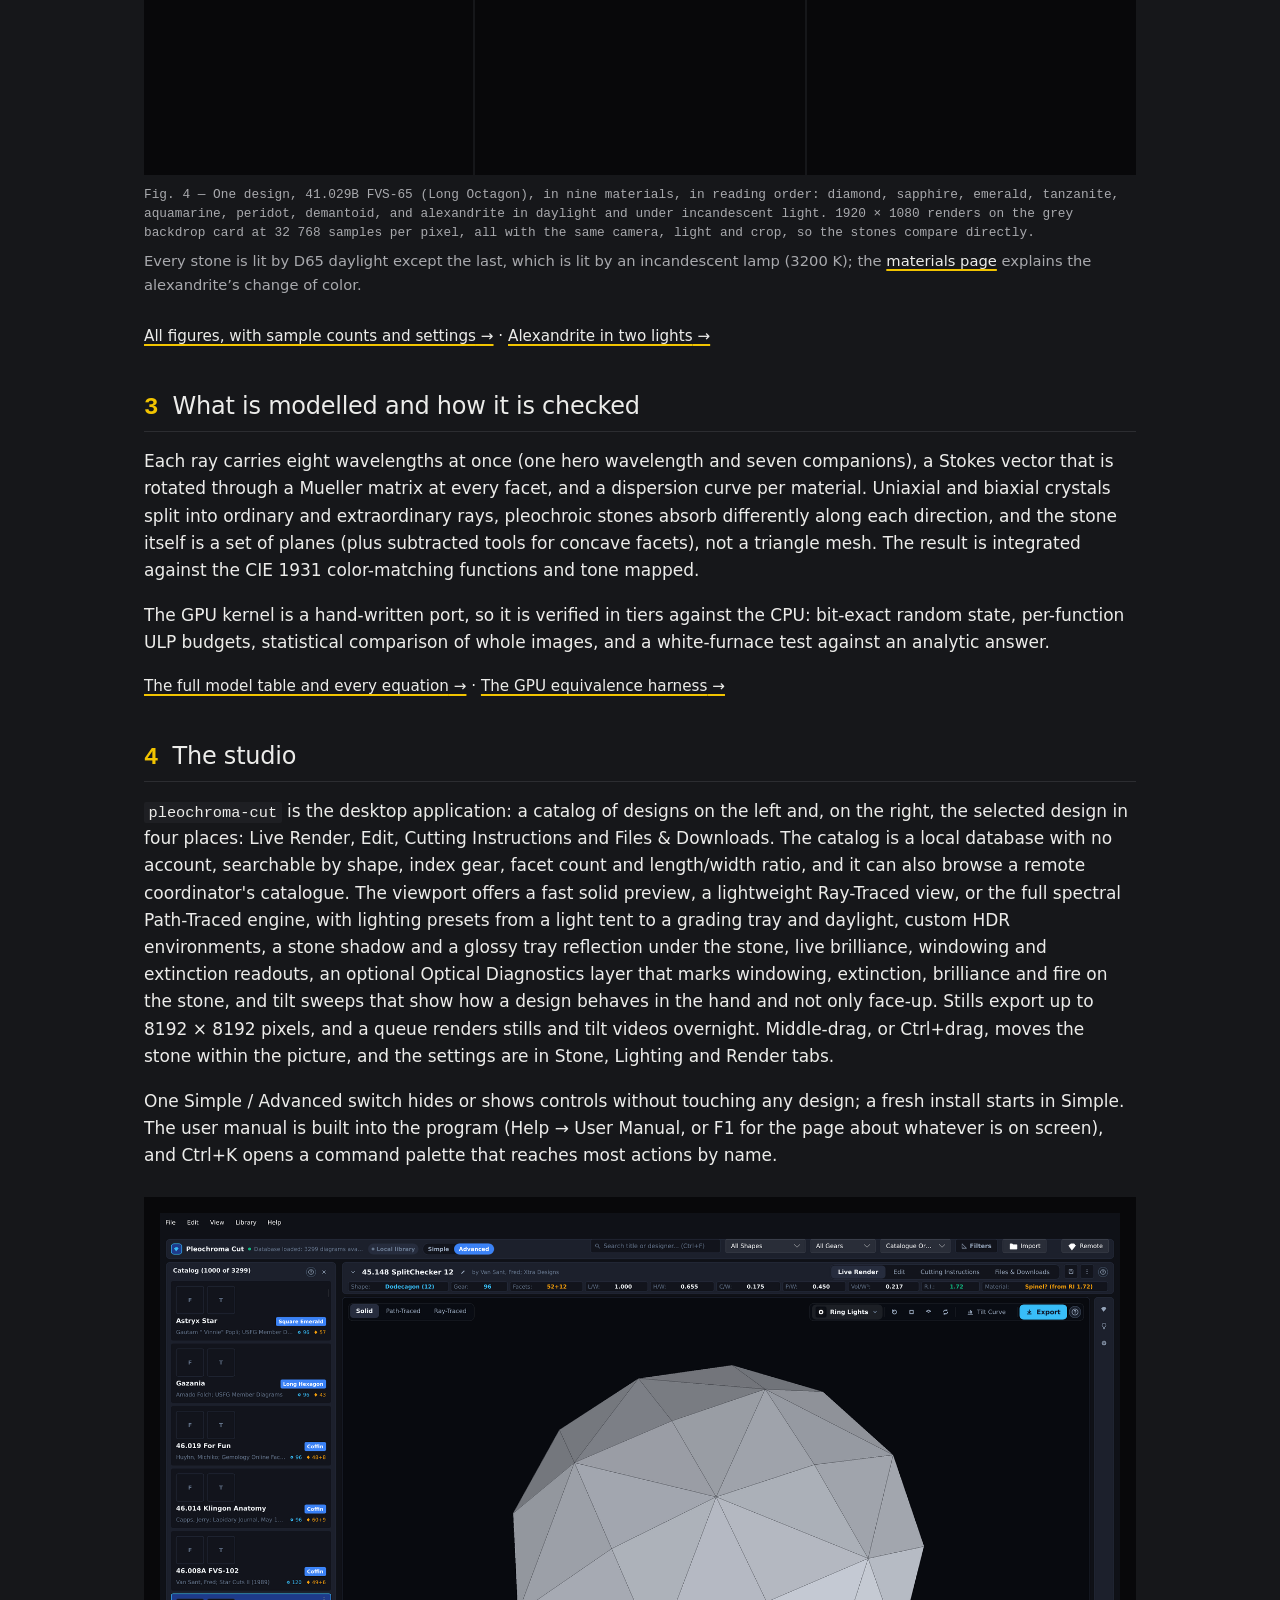
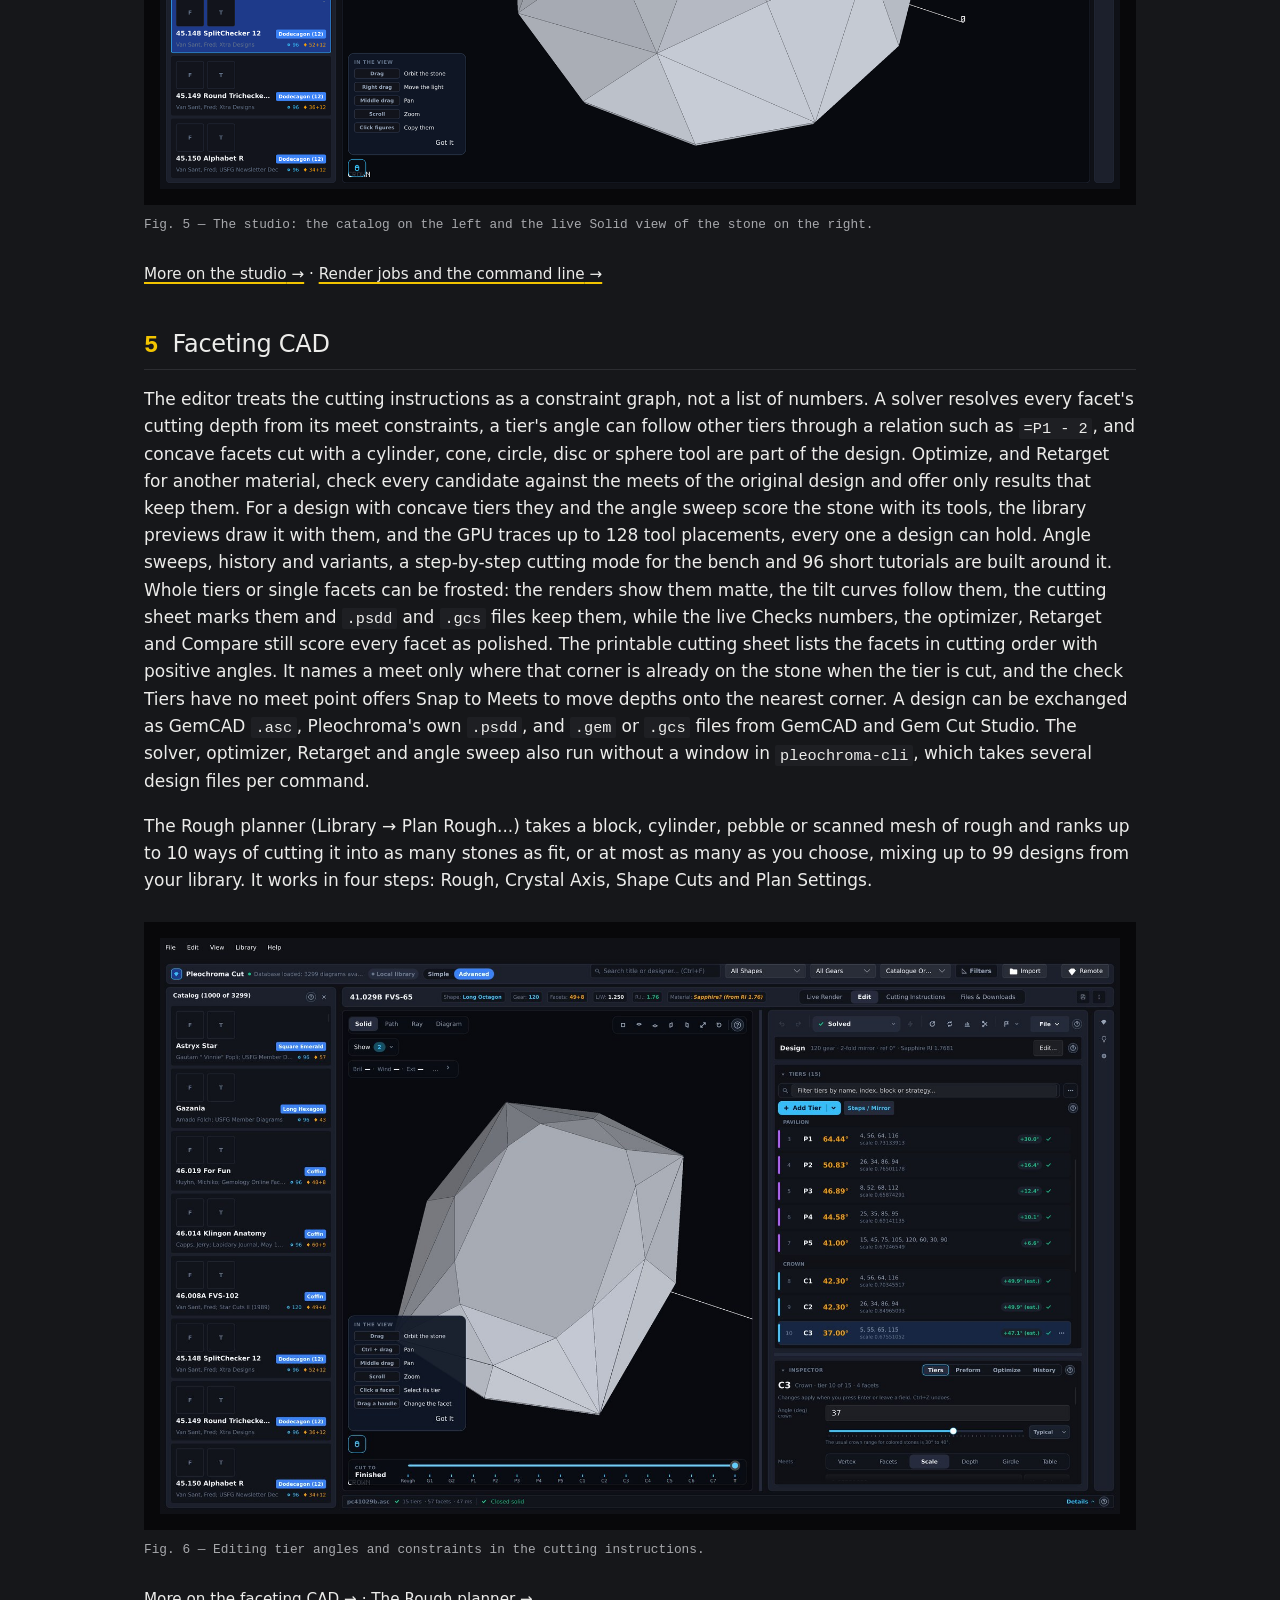
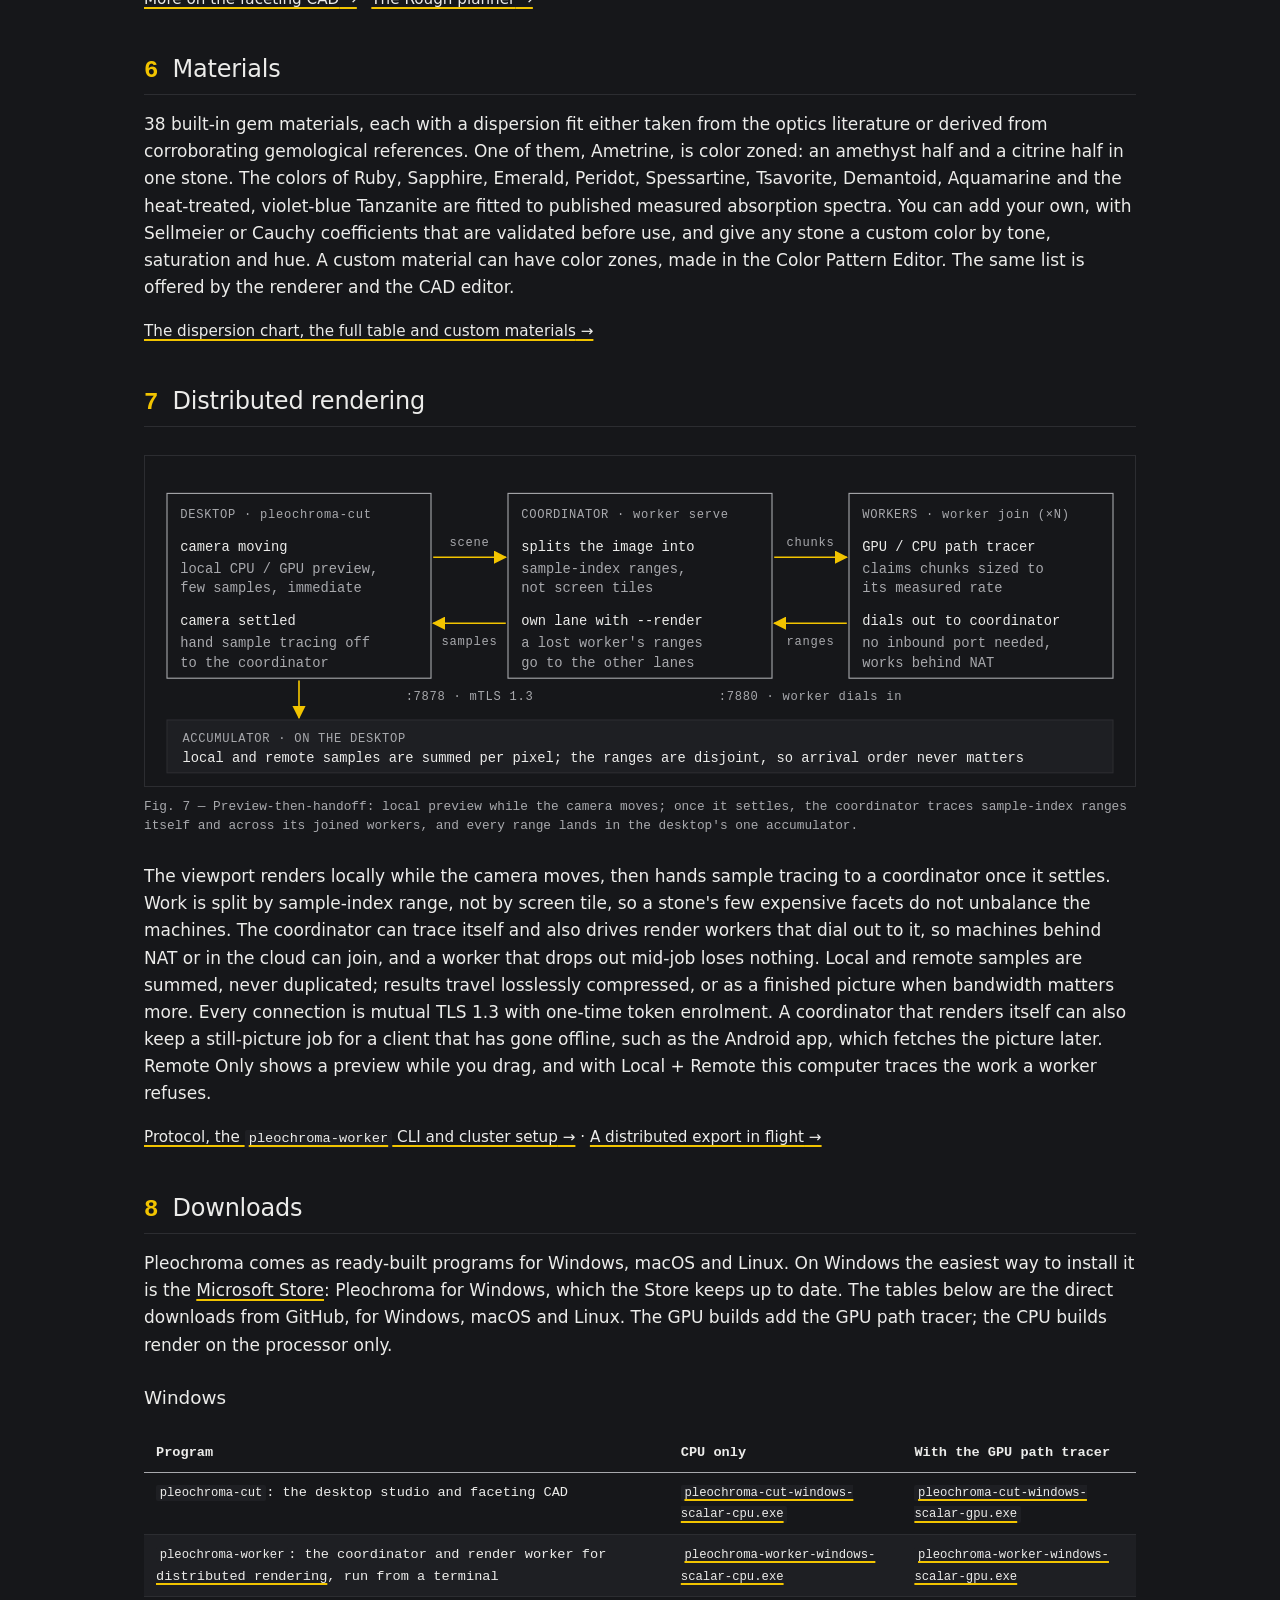
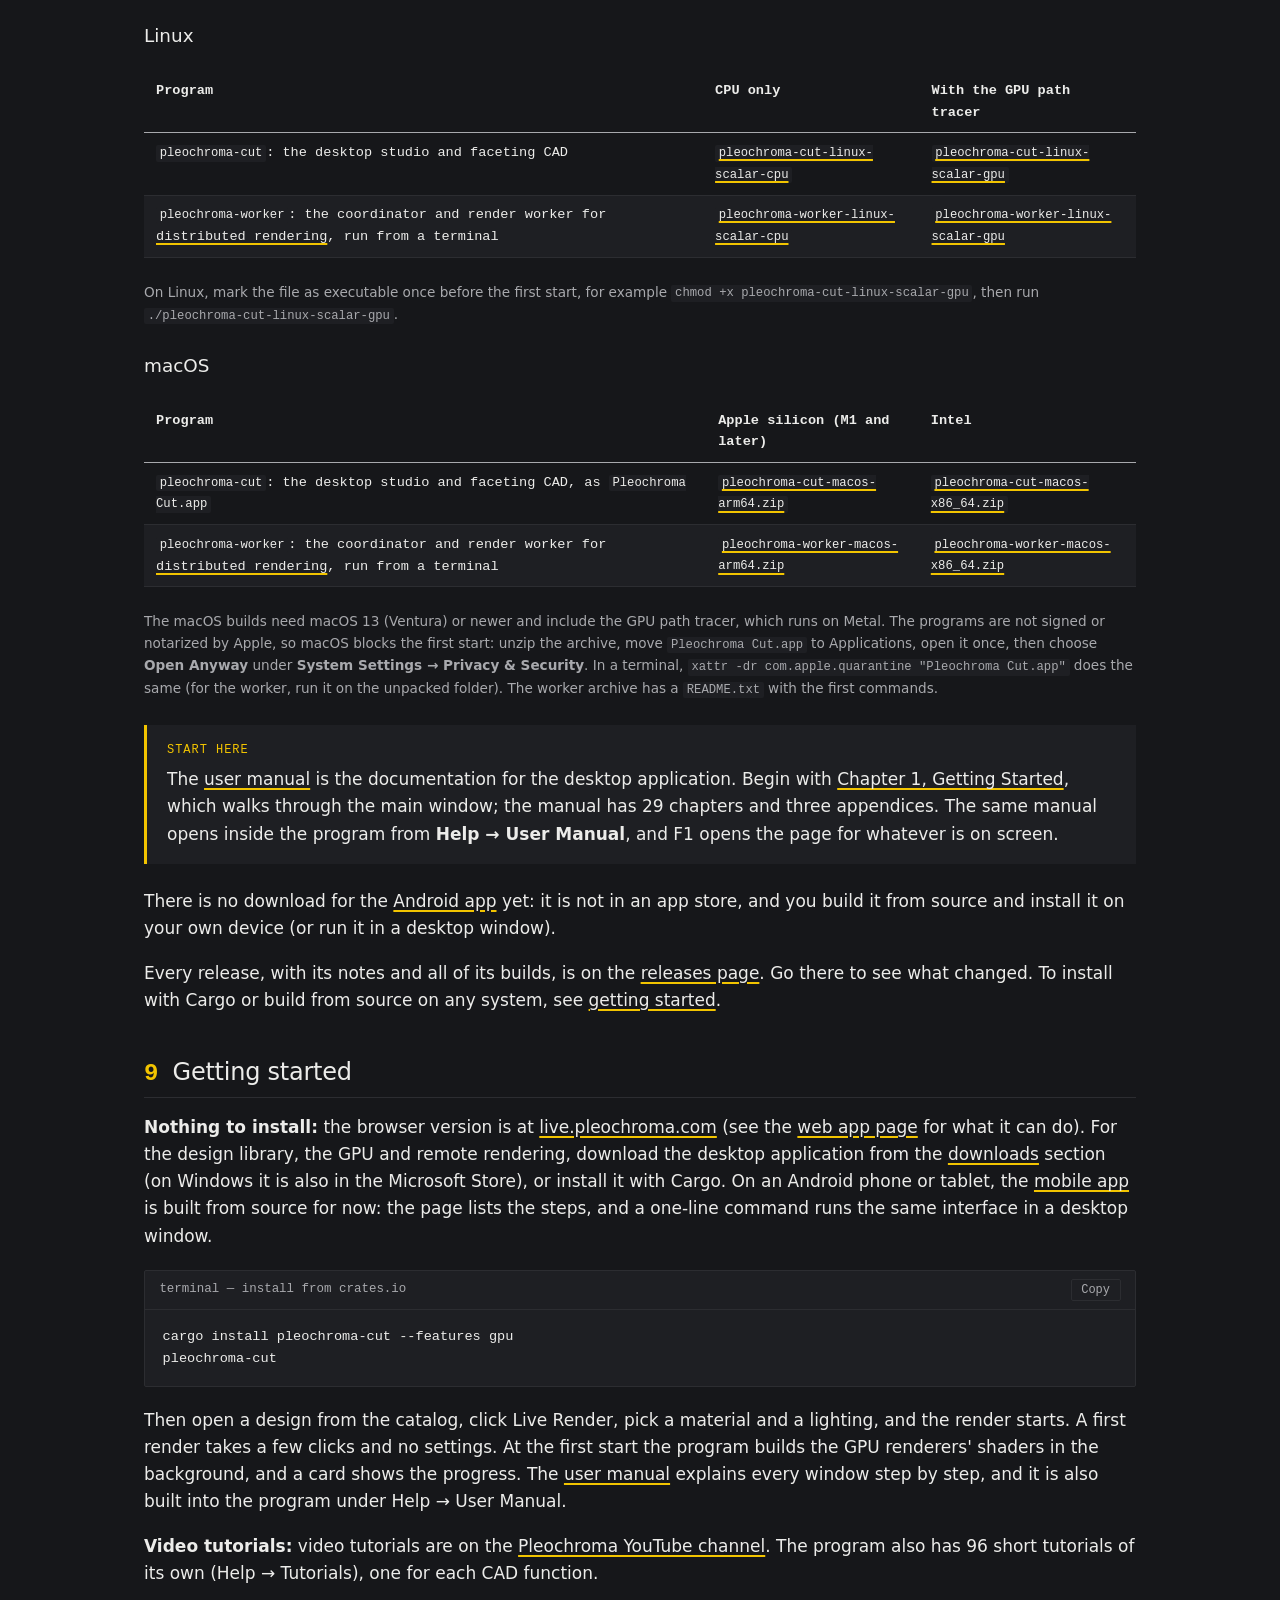
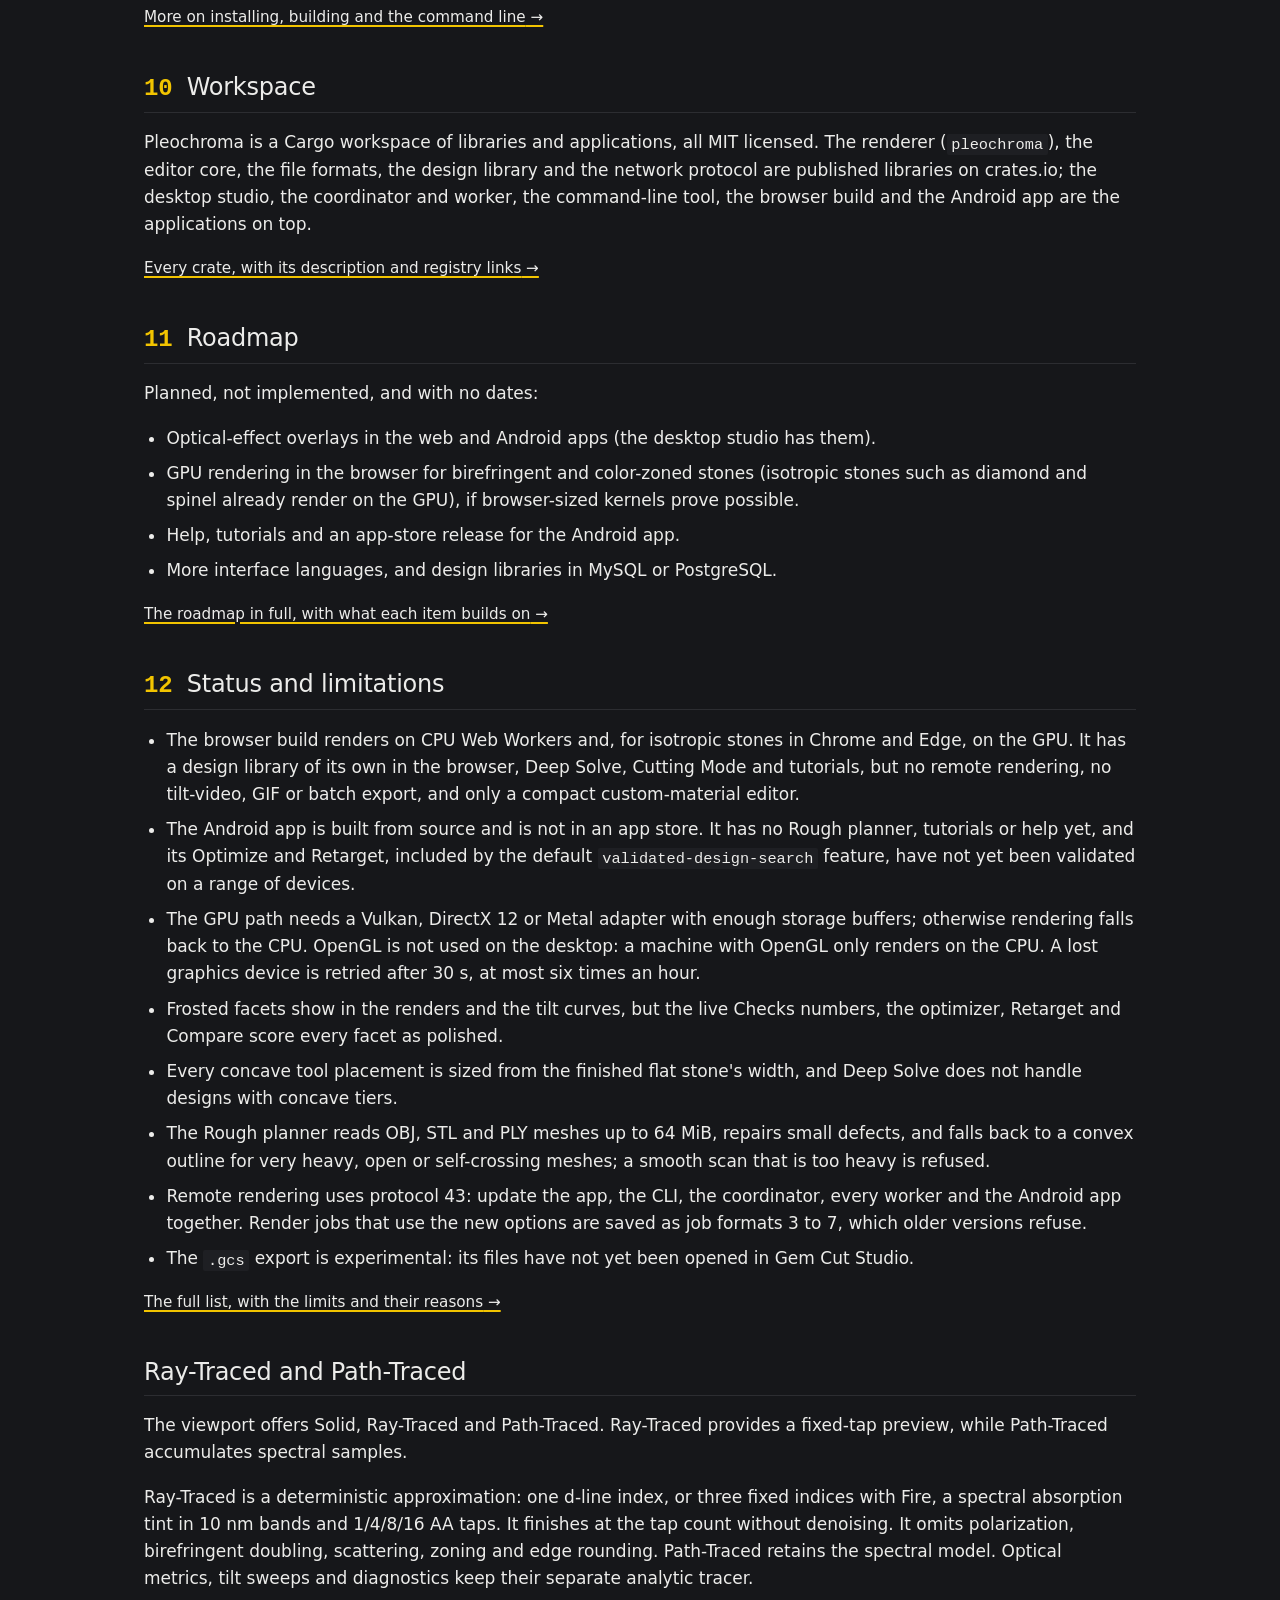
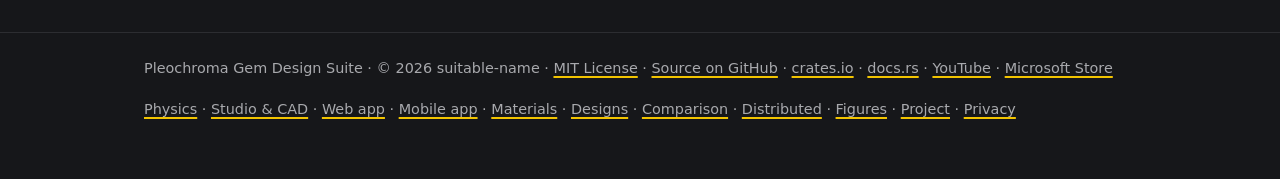
==== commit 0e3882c5: "Site Update" ====
--- a/index.html
+++ b/index.html
@@ -68,7 +68,7 @@
 
 <header class="masthead">
   <div class="container">
-    <a href="index.html" class="brand"><img src="assets/images/icon.png" width="24" height="24" alt="">Pleochroma</a>
+    <a href="index.html" class="brand"><img src="assets/images/icon.png" width="256" height="256" alt="">Pleochroma</a>
     <nav>
       <a href="index.html" aria-current="page">Overview</a>
       <a href="physics.html">Physics</a>
@@ -137,11 +137,11 @@
       </a>
       <a class="card" href="editor.html">
         <h3>Studio and CAD</h3>
-        <p>A design library, a live render with optional optical-effect overlays, and a faceting editor that solves, optimizes and retargets cutting instructions.</p>
+        <p>A catalog of designs, a Live Render view you can light and frame, optional optical-effect overlays, and an Edit place that solves, optimizes and retargets cutting instructions.</p>
       </a>
       <a class="card" href="editor.html#rough-planner">
         <h3>Rough planner</h3>
-        <p>Plan as many stones as fit a block, pebble or scanned rough, or at most as many as you choose, mixing up to 99 designs, and compare the best ten layouts.</p>
+        <p>Plan as many stones as fit a block, cylinder, pebble or 3D scan, or at most as many as you choose, mixing up to 99 designs, in four steps, and compare the best ten layouts.</p>
       </a>
       <a class="card" href="materials.html">
         <h3>Materials</h3>
@@ -153,15 +153,15 @@
       </a>
       <a class="card" href="web.html">
         <h3>Web app</h3>
-        <p>Open, edit and render a design in the browser with nothing to install. It renders on the CPU, and on the GPU for isotropic stones in Chrome and Edge.</p>
+        <p>Open, edit and render a design in the browser with nothing to install, with a design library, Deep Solve and Cutting Mode of its own. It renders on the CPU, and on the GPU for isotropic stones in Chrome and Edge.</p>
       </a>
       <a class="card" href="mobile.html">
         <h3>Mobile app</h3>
         <p>A touch-first Android app for phones and tablets that can also render on a coordinator. Not in an app store yet; build it and try it today.</p>
       </a>
-      <a class="card" href="editor.html#rough-color">
-        <h3>Rough color and zoning</h3>
-        <p>Take the color of a piece of rough, and its color zones, from backlit photos, and carry it into the planner and the render.</p>
+      <a class="card" href="editor.html#color-patterns">
+        <h3>Color Pattern Editor</h3>
+        <p>Zones of different colors in a custom material: start from a typical pattern, a template or one of your presets, edit the layers in the Stone, Slice and Crystal views, and save the result to the material.</p>
       </a>
       <a class="card" href="crystal-axis.html">
         <h3>Crystal axis</h3>
@@ -173,7 +173,15 @@
       </a>
       <a class="card" href="editor.html#cutting-mode">
         <h3>Cutting mode and tutorials</h3>
-        <p>The cutting instructions one step per page for the bench, and 90 short tutorials, one for each CAD function, plus video tutorials on YouTube.</p>
+        <p>The cutting instructions one step per page for the bench, and 96 short tutorials, one for each CAD function, plus video tutorials on YouTube.</p>
+      </a>
+      <a class="card" href="editor.html#the-cutting-sheet">
+        <h3>Meet points you can cut to</h3>
+        <p>A cutting sheet names a meet only if that corner is already on the stone when the tier is cut. The check Tiers have no meet point offers Snap to Meets, which moves depths onto the nearest corner within 2 % of the stone size.</p>
+      </a>
+      <a class="card" href="editor.html#viewport">
+        <h3>Shadow, tray reflection and framing</h3>
+        <p>The stone casts its shadow and colored light onto the tray and can stand on a glossy tray that mirrors it. Middle-drag or Ctrl+drag moves the stone within the picture, and a Map Rotation dial turns an HDR map.</p>
       </a>
     </div>
   </section>
@@ -182,7 +190,7 @@
     <h2><span class="sec-num">2</span>Renders</h2>
     <p>
       Every image on this site was rendered with Pleochroma. The first two show
-      dispersion fringes and absorption; the six tiles show one design in six
+      dispersion fringes and absorption; the nine tiles show one design in nine
       materials, cut and lit identically, so only the optics differ.
     </p>
     <p>
@@ -246,31 +254,34 @@
   <section id="studio">
     <h2><span class="sec-num">4</span>The studio</h2>
     <p>
-      <code>pleochroma-cut</code> is the desktop application: a design library
-      on the left and a live 3D viewport on the right. The library is a local
-      database with no account, searchable by shape, index gear, facet count and
+      <code>pleochroma-cut</code> is the desktop application: a catalog of
+      designs on the left and, on the right, the selected design in four places:
+      Live Render, Edit, Cutting Instructions and Files &amp; Downloads. The
+      catalog is a local database with no account, searchable by shape, index gear, facet count and
       length/width ratio, and it can also browse a remote coordinator's catalogue.
       The viewport offers a fast solid preview, a lightweight Ray-Traced view,
       or the full spectral Path-Traced engine, with lighting presets from a light tent to a grading tray and
-      daylight, custom HDR environments, live
+      daylight, custom HDR environments, a stone shadow and a glossy tray
+      reflection under the stone, live
       brilliance, windowing and extinction readouts, an optional Optical
       Diagnostics layer that marks windowing, extinction, brilliance and fire
       on the stone, and tilt sweeps that show how
       a design behaves in the hand and not only face-up. Stills export up to
       8192 &times; 8192 pixels, and a queue renders stills and tilt videos
-      overnight.
+      overnight. Middle-drag, or Ctrl+drag, moves the stone within the picture,
+      and the settings are in Stone, Lighting and Render tabs.
     </p>
     <p>
       One Simple / Advanced switch hides or shows controls without touching any
-      design. The user manual is built into the program (Help &rarr; User Manual,
+      design; a fresh install starts in Simple. The user manual is built into the program (Help &rarr; User Manual,
       or F1 for the page about whatever is on screen), and Ctrl+K opens a command
       palette that reaches most actions by name.
     </p>
     <figure class="fig">
-      <a href="assets/images/fig_studio_main.jpg">
-        <img src="assets/images/fig_studio_main.jpg" width="1800" height="1080" alt="Pleochroma studio main window: design library and the live Solid view of the stone" loading="lazy">
-      </a>
-      <figcaption>Fig. 5 — The studio: design library and live spectral viewport.</figcaption>
+      <a href="assets/images/fig_studio_main.png">
+        <img src="assets/images/fig_studio_main.png" width="1800" height="1080" alt="Pleochroma studio main window: the Catalog and the live Solid view of the stone" loading="lazy">
+      </a>
+      <figcaption>Fig. 5 — The studio: the catalog on the left and the live Solid view of the stone on the right.</figcaption>
     </figure>
     <p class="more"><a href="editor.html">More on the studio</a> &middot; <a href="editor.html#render-jobs">Render jobs and the command line</a></p>
   </section>
@@ -289,13 +300,16 @@
       library previews draw it with them, and the GPU traces up to 128 tool
       placements, every one a design can hold. Angle
       sweeps, history and variants, a
-      step-by-step cutting mode for the bench and 90 short tutorials are built
+      step-by-step cutting mode for the bench and 96 short tutorials are built
       around it. Whole tiers or single facets can be frosted: the renders show
       them matte, the tilt curves follow them, the cutting sheet marks them and
       <code>.psdd</code> and <code>.gcs</code> files keep them, while the live
       Checks numbers, the optimizer, Retarget and Compare still score every
       facet as polished. The printable cutting sheet lists the facets in cutting
-      order with positive angles, and a design can be exchanged as GemCAD
+      order with positive angles. It names a meet only where that corner is
+      already on the stone when the tier is cut, and the check Tiers have no
+      meet point offers Snap to Meets to move depths onto the nearest corner.
+      A design can be exchanged as GemCAD
       <code>.asc</code>, Pleochroma's own <code>.psdd</code>, and
       <code>.gem</code> or <code>.gcs</code> files from GemCAD and Gem Cut Studio.
       The solver, optimizer, Retarget and angle sweep also run without a window
@@ -306,11 +320,12 @@
       The Rough planner (Library &rarr; Plan Rough...) takes a block,
       cylinder, pebble or scanned mesh of rough and ranks up to 10 ways of cutting
       it into as many stones as fit, or at most as many as you choose, mixing up
-      to 99 designs from your library.
+      to 99 designs from your library. It works in four steps: Rough, Crystal
+      Axis, Shape Cuts and Plan Settings.
     </p>
     <figure class="fig">
       <a href="assets/images/fig_cad_edit.jpg">
-        <img src="assets/images/fig_cad_edit.jpg" width="1800" height="1080" alt="Edit mode: solid view with a selected facet, tier table and tier inspector" loading="lazy">
+        <img src="assets/images/fig_cad_edit.jpg" width="1800" height="1080" alt="Edit tab: solid view with a selected facet, the Tiers list and the Inspector" loading="lazy">
       </a>
       <figcaption>Fig. 6 — Editing tier angles and constraints in the cutting instructions.</figcaption>
     </figure>
@@ -327,7 +342,8 @@
       Spessartine, Tsavorite, Demantoid, Aquamarine and the heat-treated,
       violet-blue Tanzanite are fitted to published measured absorption spectra. You can add your own, with Sellmeier or Cauchy
       coefficients that are validated before use, and give any stone a custom
-      color by tone, saturation and hue. The same list is offered by the
+      color by tone, saturation and hue. A custom material can have color
+      zones, made in the Color Pattern Editor. The same list is offered by the
       renderer and the CAD editor.
     </p>
     <p class="more"><a href="materials.html">The dispersion chart, the full table and custom materials</a></p>
@@ -412,7 +428,8 @@
       connection is mutual TLS 1.3 with one-time token enrolment. A coordinator
       that renders itself can also keep a still-picture job for a client that
       has gone offline, such as the Android app, which fetches the picture
-      later.
+      later. Remote Only shows a preview while you drag, and with Local + Remote
+      this computer traces the work a worker refuses.
     </p>
     <p class="more"><a href="distributed.html">Protocol, the <code>pleochroma-worker</code> CLI and cluster setup</a> &middot; <a href="gallery.html">A distributed export in flight</a></p>
   </section>
@@ -503,7 +520,7 @@
         The <a href="https://github.com/suitable-name/pleochroma/tree/main/apps/pleochroma-cut/docs/manual">user manual</a> is the documentation for the
         desktop application. Begin with
         <a href="https://github.com/suitable-name/pleochroma/blob/main/apps/pleochroma-cut/docs/manual/01-getting-started.md">Chapter 1, Getting Started</a>,
-        which walks through the main window; the manual has 24 chapters and
+        which walks through the main window; the manual has 29 chapters and
         three appendices. The same manual opens inside the
         program from <strong>Help &rarr; User Manual</strong>, and F1 opens the
         page for whatever is on screen.
@@ -542,9 +559,10 @@
 pleochroma-cut</code></pre>
     </div>
     <p>
-      Then open a design from the library, pick a material and a lighting, and
-      the live render starts. A first render takes a few clicks and no
-      settings. The
+      Then open a design from the catalog, click Live Render, pick a material
+      and a lighting, and the render starts. A first render takes a few clicks
+      and no settings. At the first start the program builds the GPU renderers'
+      shaders in the background, and a card shows the progress. The
       <a href="https://github.com/suitable-name/pleochroma/tree/main/apps/pleochroma-cut/docs/manual">user manual</a>
       explains every window step by step, and it is also built into the program
       under Help &rarr; User Manual.
@@ -552,7 +570,7 @@
     <p>
       <strong>Video tutorials:</strong> video tutorials are on the
       <a href="https://www.youtube.com/@Pleochroma">Pleochroma YouTube channel</a>.
-      The program also has 90 short tutorials of its own (Help &rarr;
+      The program also has 96 short tutorials of its own (Help &rarr;
       Tutorials), one for each CAD function.
     </p>
     <p class="more"><a href="editor.html#install-cli">More on installing, building and the command line</a></p>
@@ -586,13 +604,13 @@
   <section id="status">
     <h2><span class="sec-num">12</span>Status and limitations</h2>
     <ul>
-      <li>The browser build renders on CPU Web Workers and, for isotropic stones in Chrome and Edge, on the GPU. It has no design library, remote rendering, Deep Solve, tutorials or cutting mode, and its concave tiers cannot be edited.</li>
+      <li>The browser build renders on CPU Web Workers and, for isotropic stones in Chrome and Edge, on the GPU. It has a design library of its own in the browser, Deep Solve, Cutting Mode and tutorials, but no remote rendering, no tilt-video, GIF or batch export, and only a compact custom-material editor.</li>
       <li>The Android app is built from source and is not in an app store. It has no Rough planner, tutorials or help yet, and its Optimize and Retarget, included by the default <code>validated-design-search</code> feature, have not yet been validated on a range of devices.</li>
-      <li>The GPU path needs a Vulkan, DirectX 12 or Metal adapter with enough storage buffers; otherwise rendering falls back to the CPU. OpenGL is not used on the desktop: a machine with OpenGL only renders on the CPU.</li>
+      <li>The GPU path needs a Vulkan, DirectX 12 or Metal adapter with enough storage buffers; otherwise rendering falls back to the CPU. OpenGL is not used on the desktop: a machine with OpenGL only renders on the CPU. A lost graphics device is retried after 30 s, at most six times an hour.</li>
       <li>Frosted facets show in the renders and the tilt curves, but the live Checks numbers, the optimizer, Retarget and Compare score every facet as polished.</li>
       <li>Every concave tool placement is sized from the finished flat stone's width, and Deep Solve does not handle designs with concave tiers.</li>
       <li>The Rough planner reads OBJ, STL and PLY meshes up to 64 MiB, repairs small defects, and falls back to a convex outline for very heavy, open or self-crossing meshes; a smooth scan that is too heavy is refused.</li>
-      <li>Inclusions are not yet available on block, cylinder or pebble roughs.</li>
+      <li>Remote rendering uses protocol 43: update the app, the CLI, the coordinator, every worker and the Android app together. Render jobs that use the new options are saved as job formats 3 to 7, which older versions refuse.</li>
       <li>The <code>.gcs</code> export is experimental: its files have not yet been opened in Gem Cut Studio.</li>
     </ul>
     <p class="more"><a href="project.html#status">The full list, with the limits and their reasons</a></p>
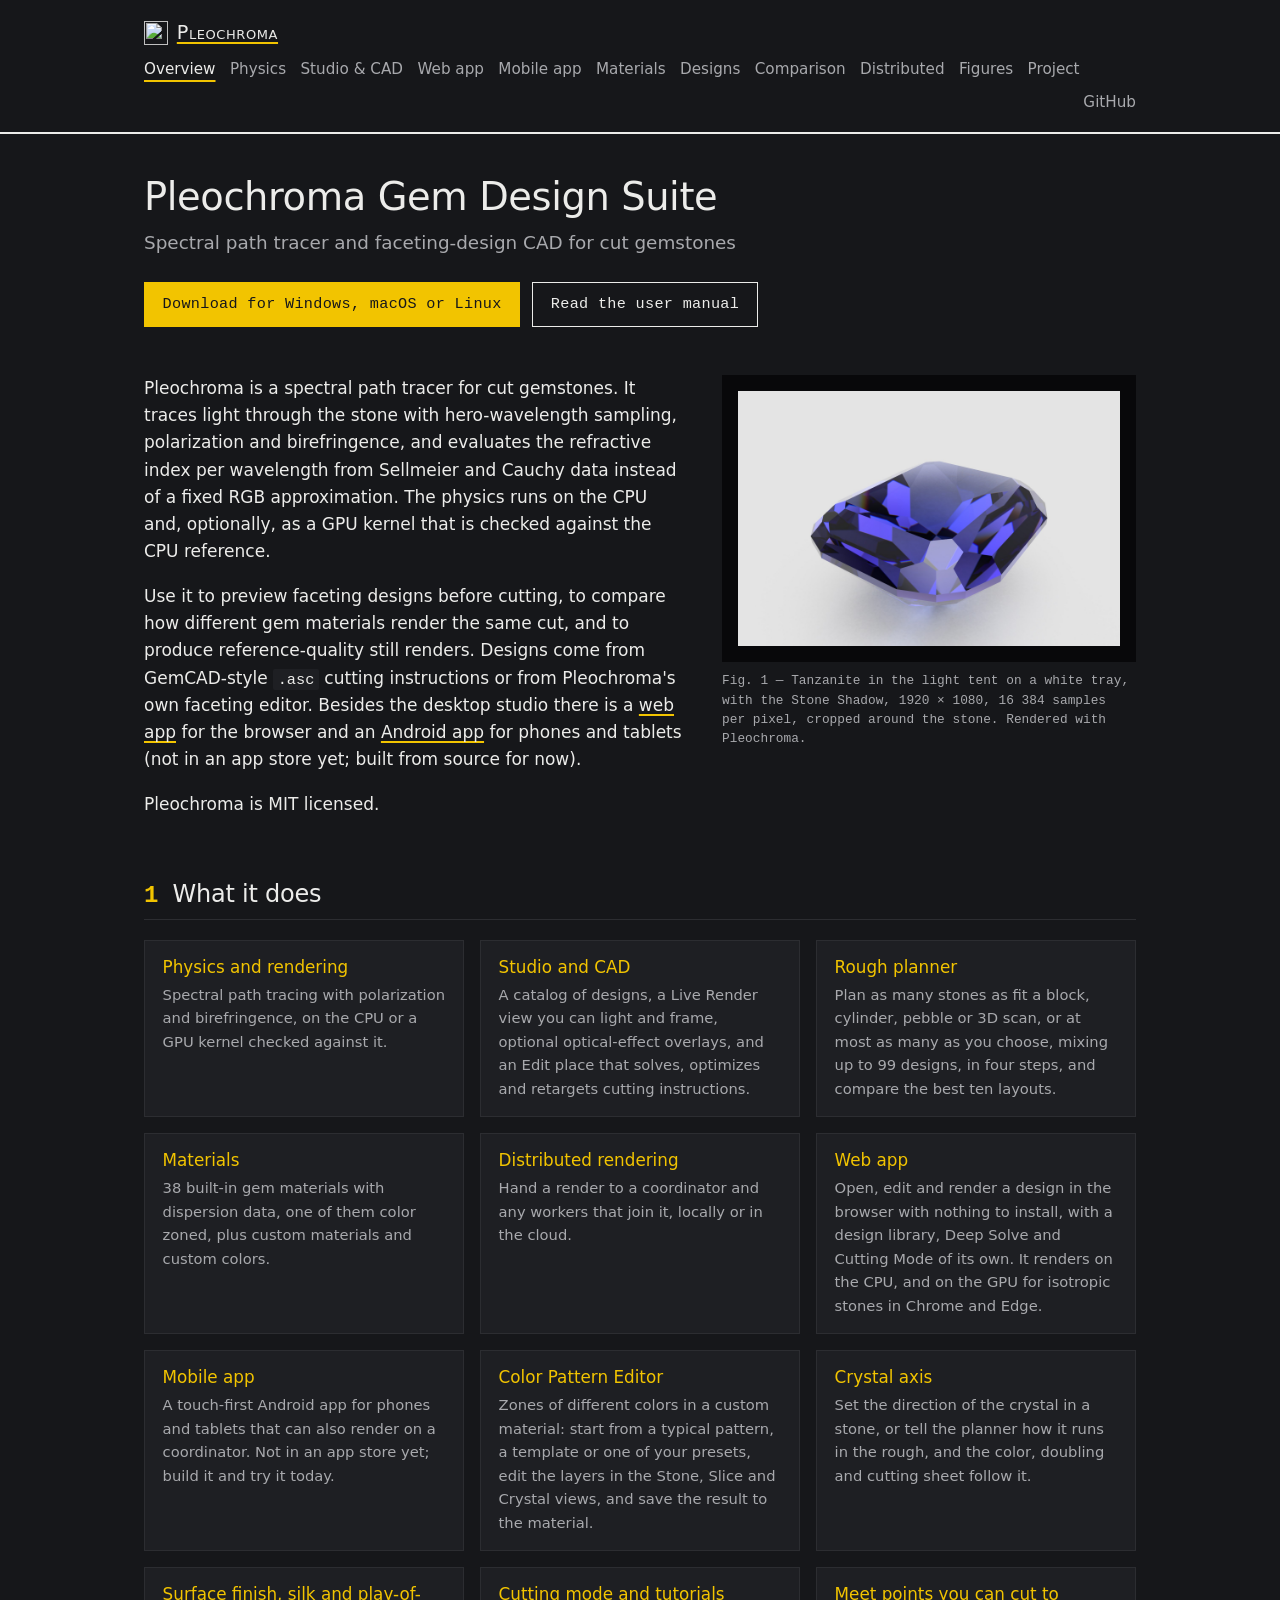
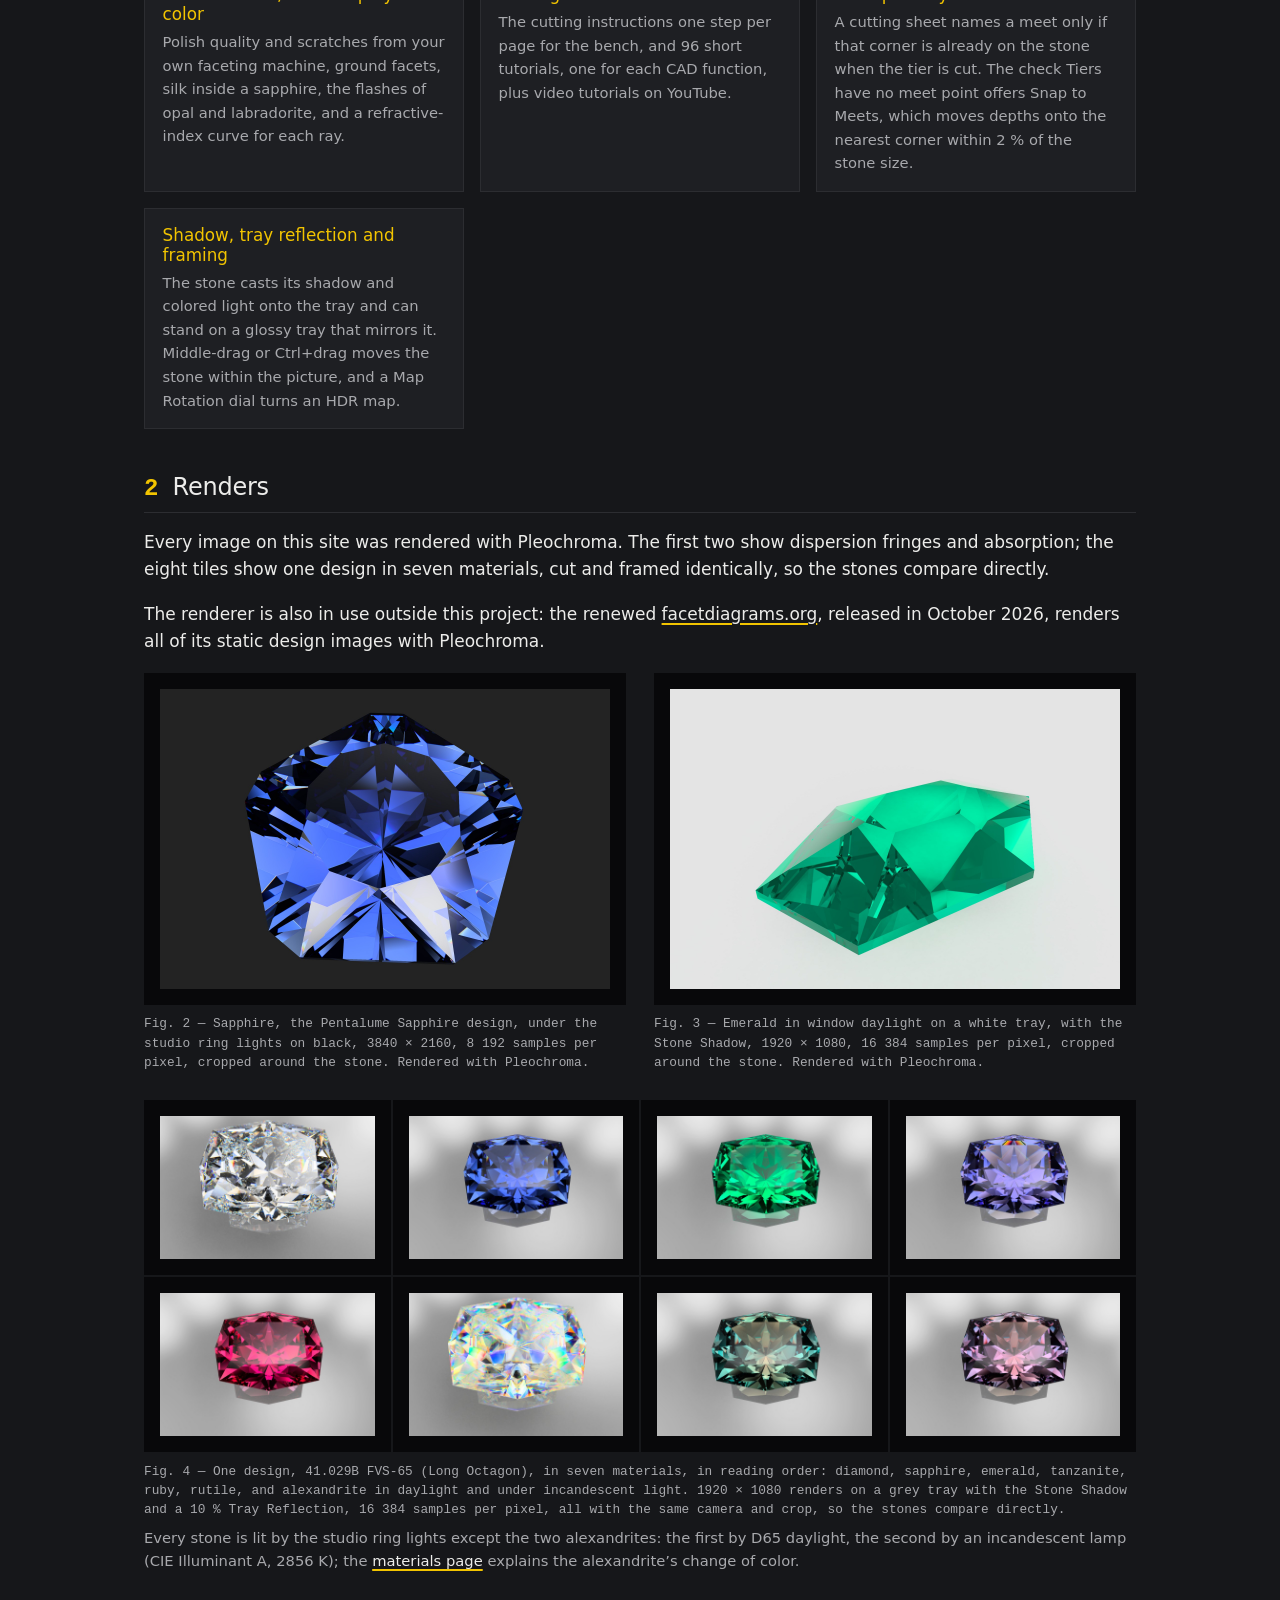
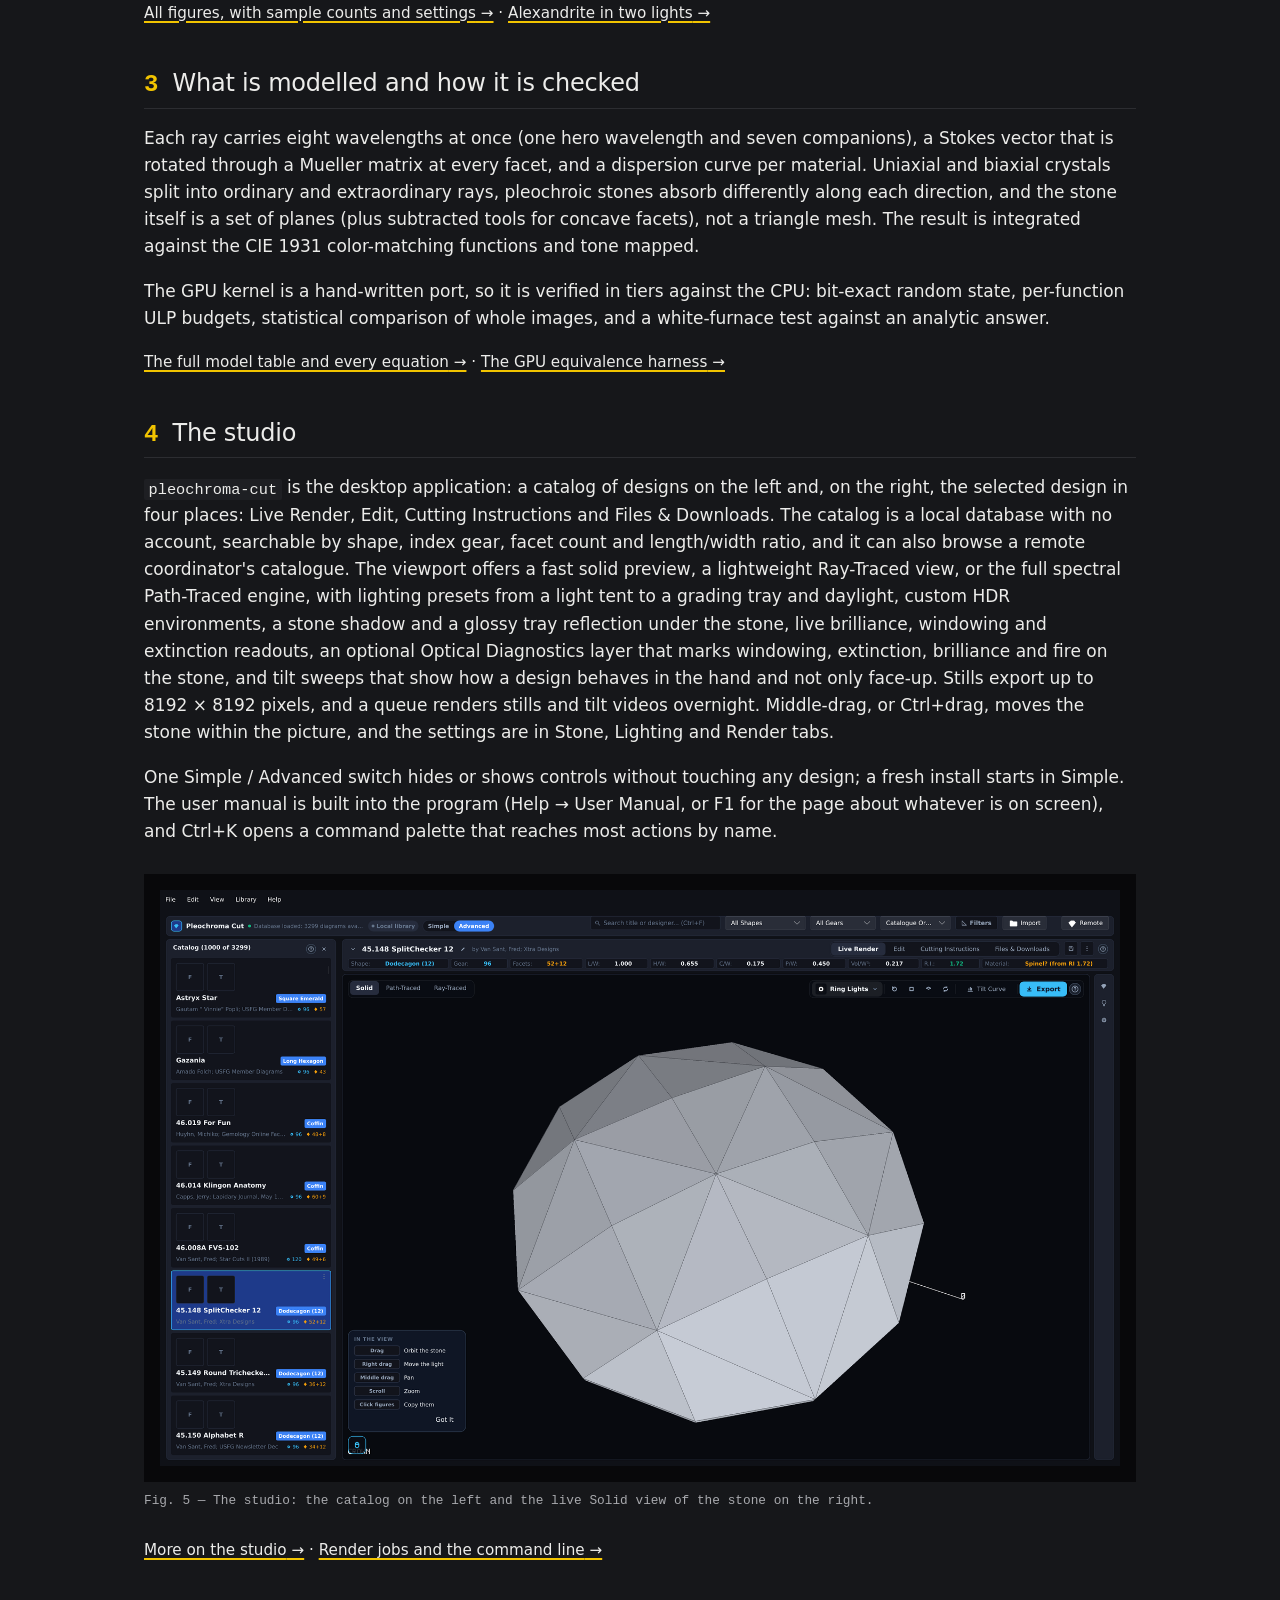
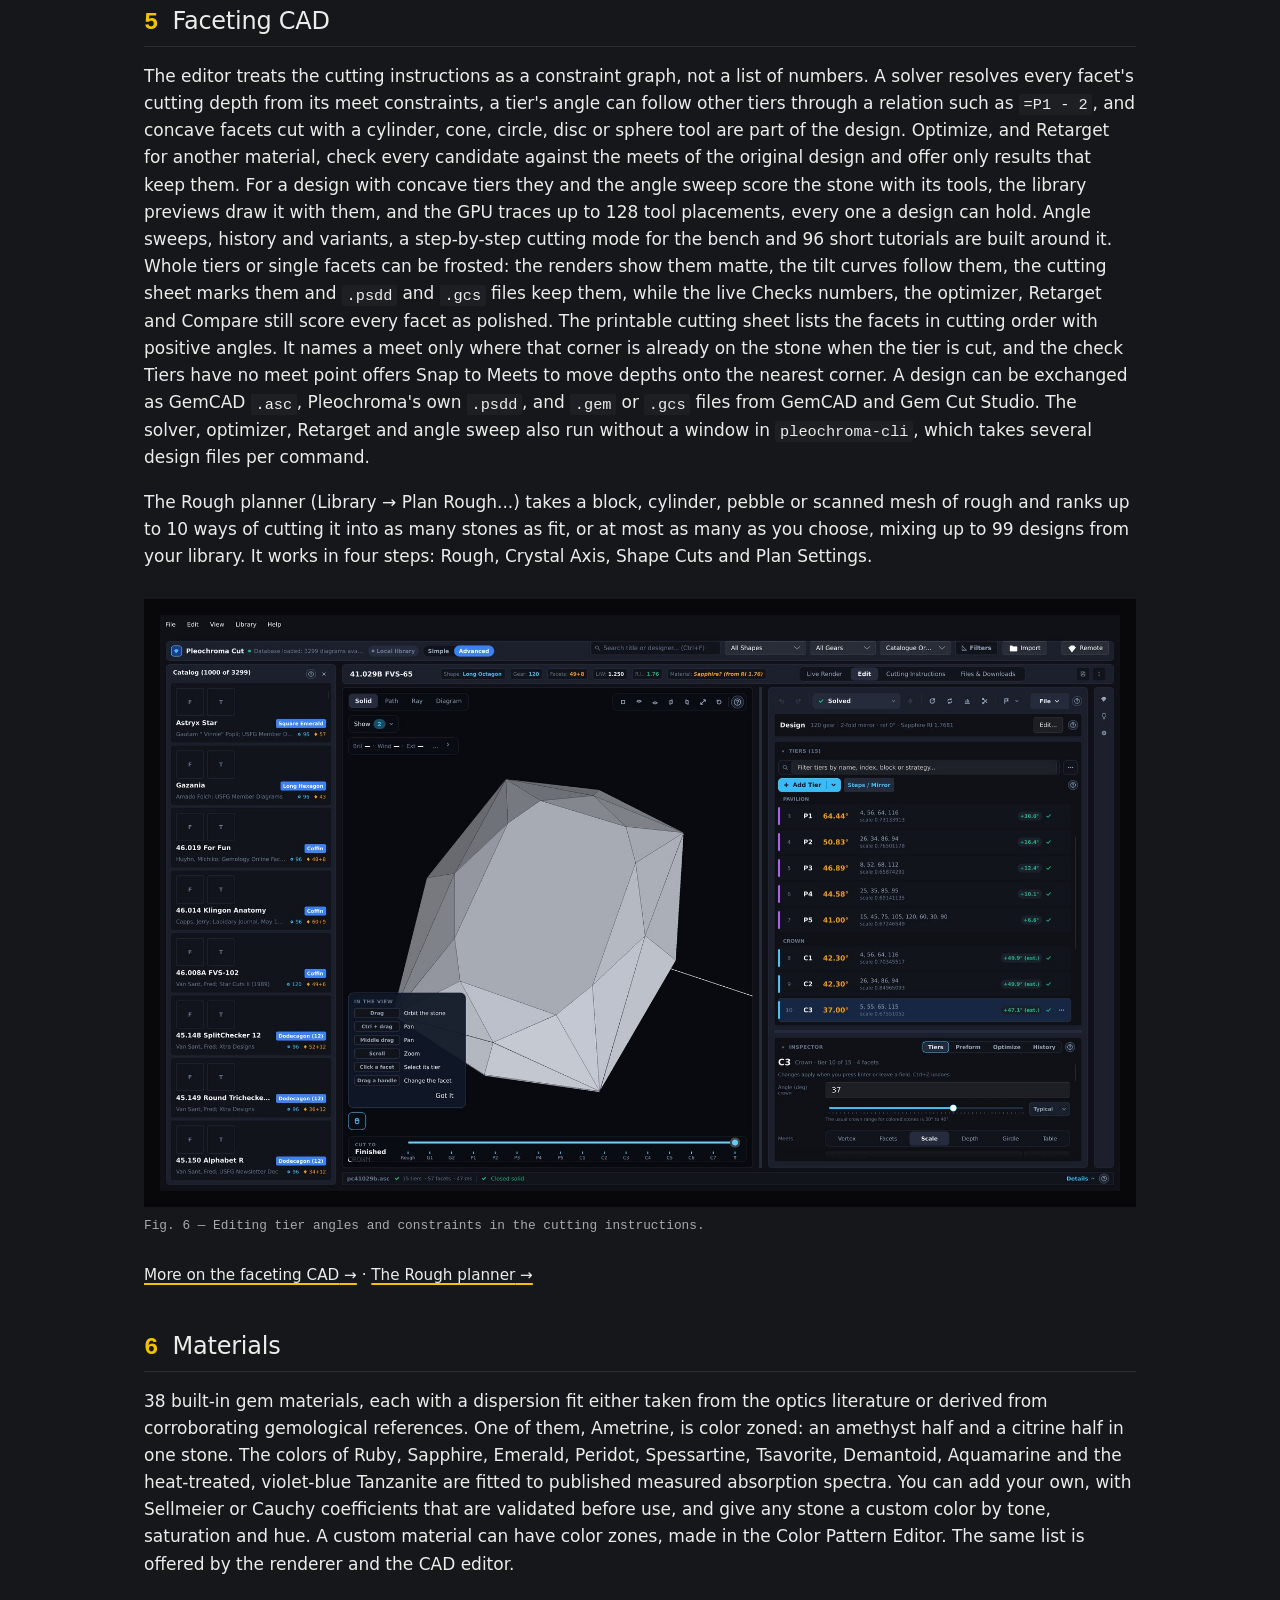
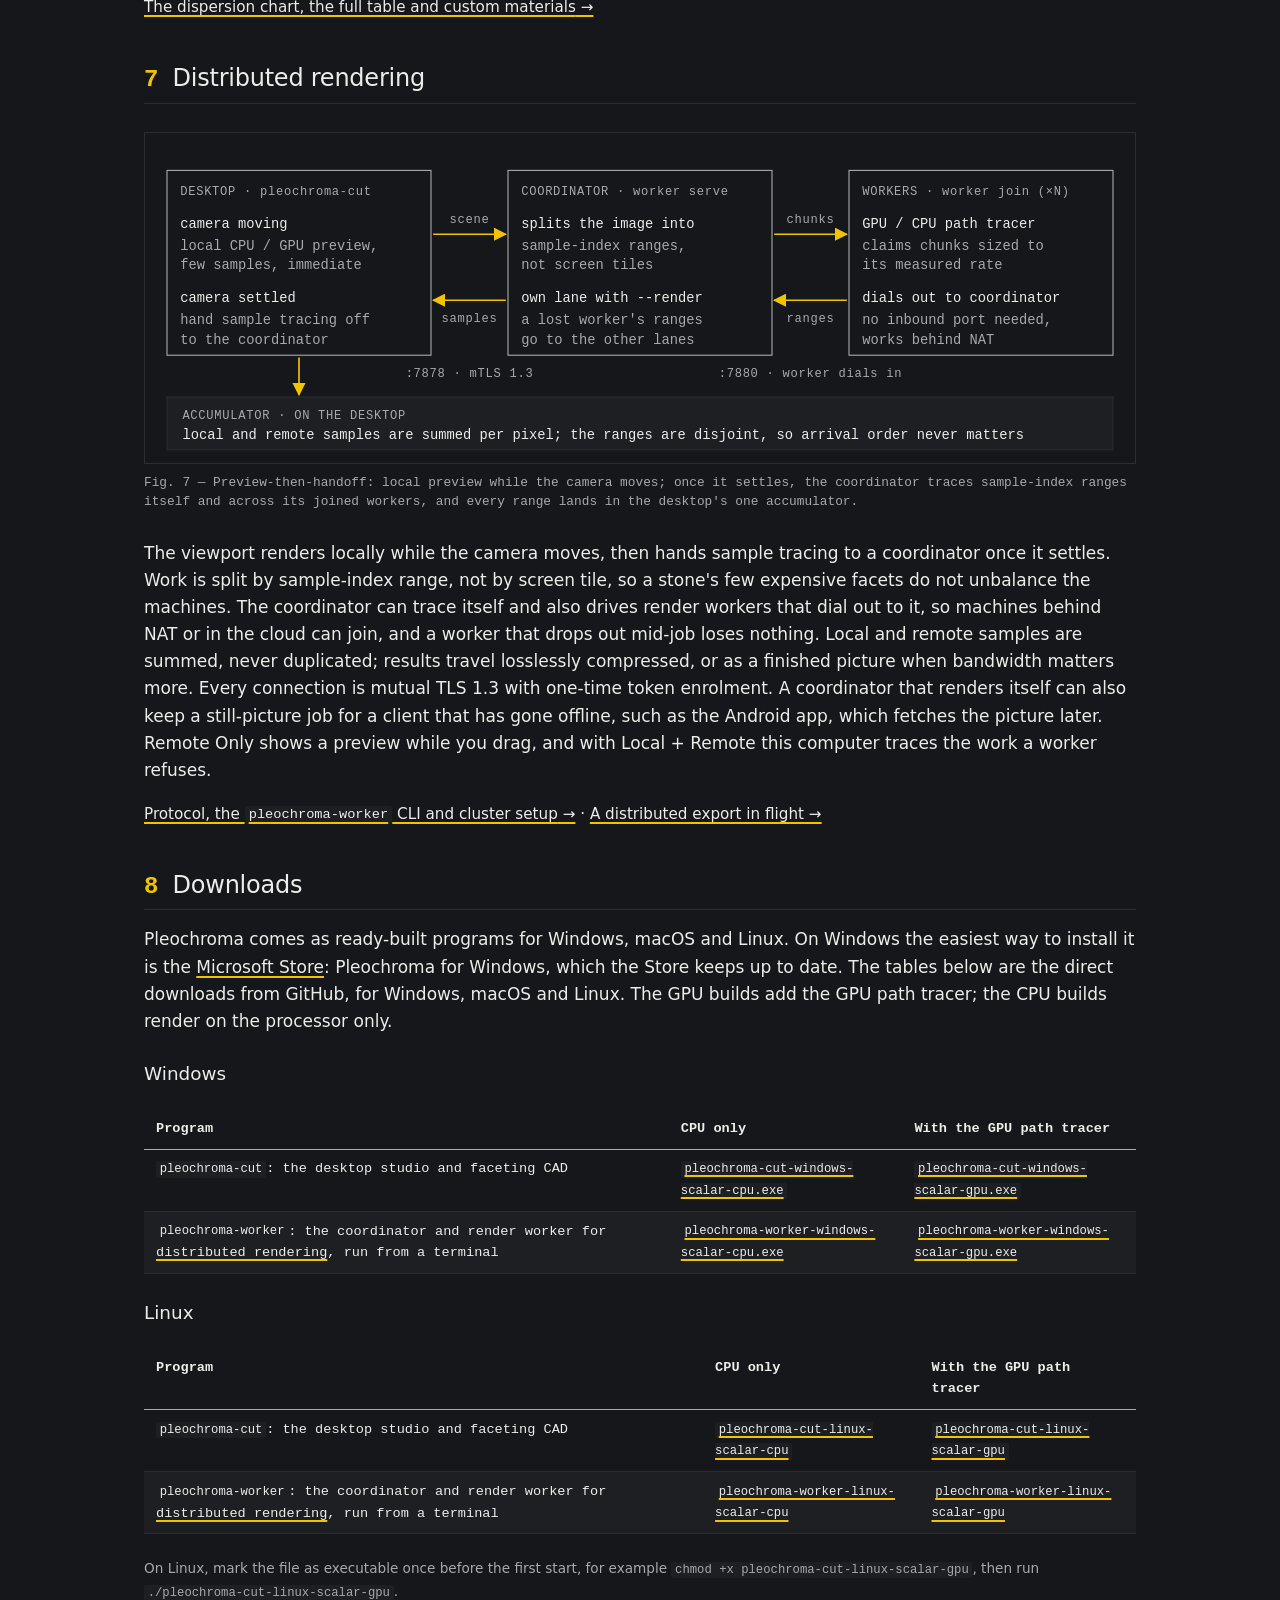
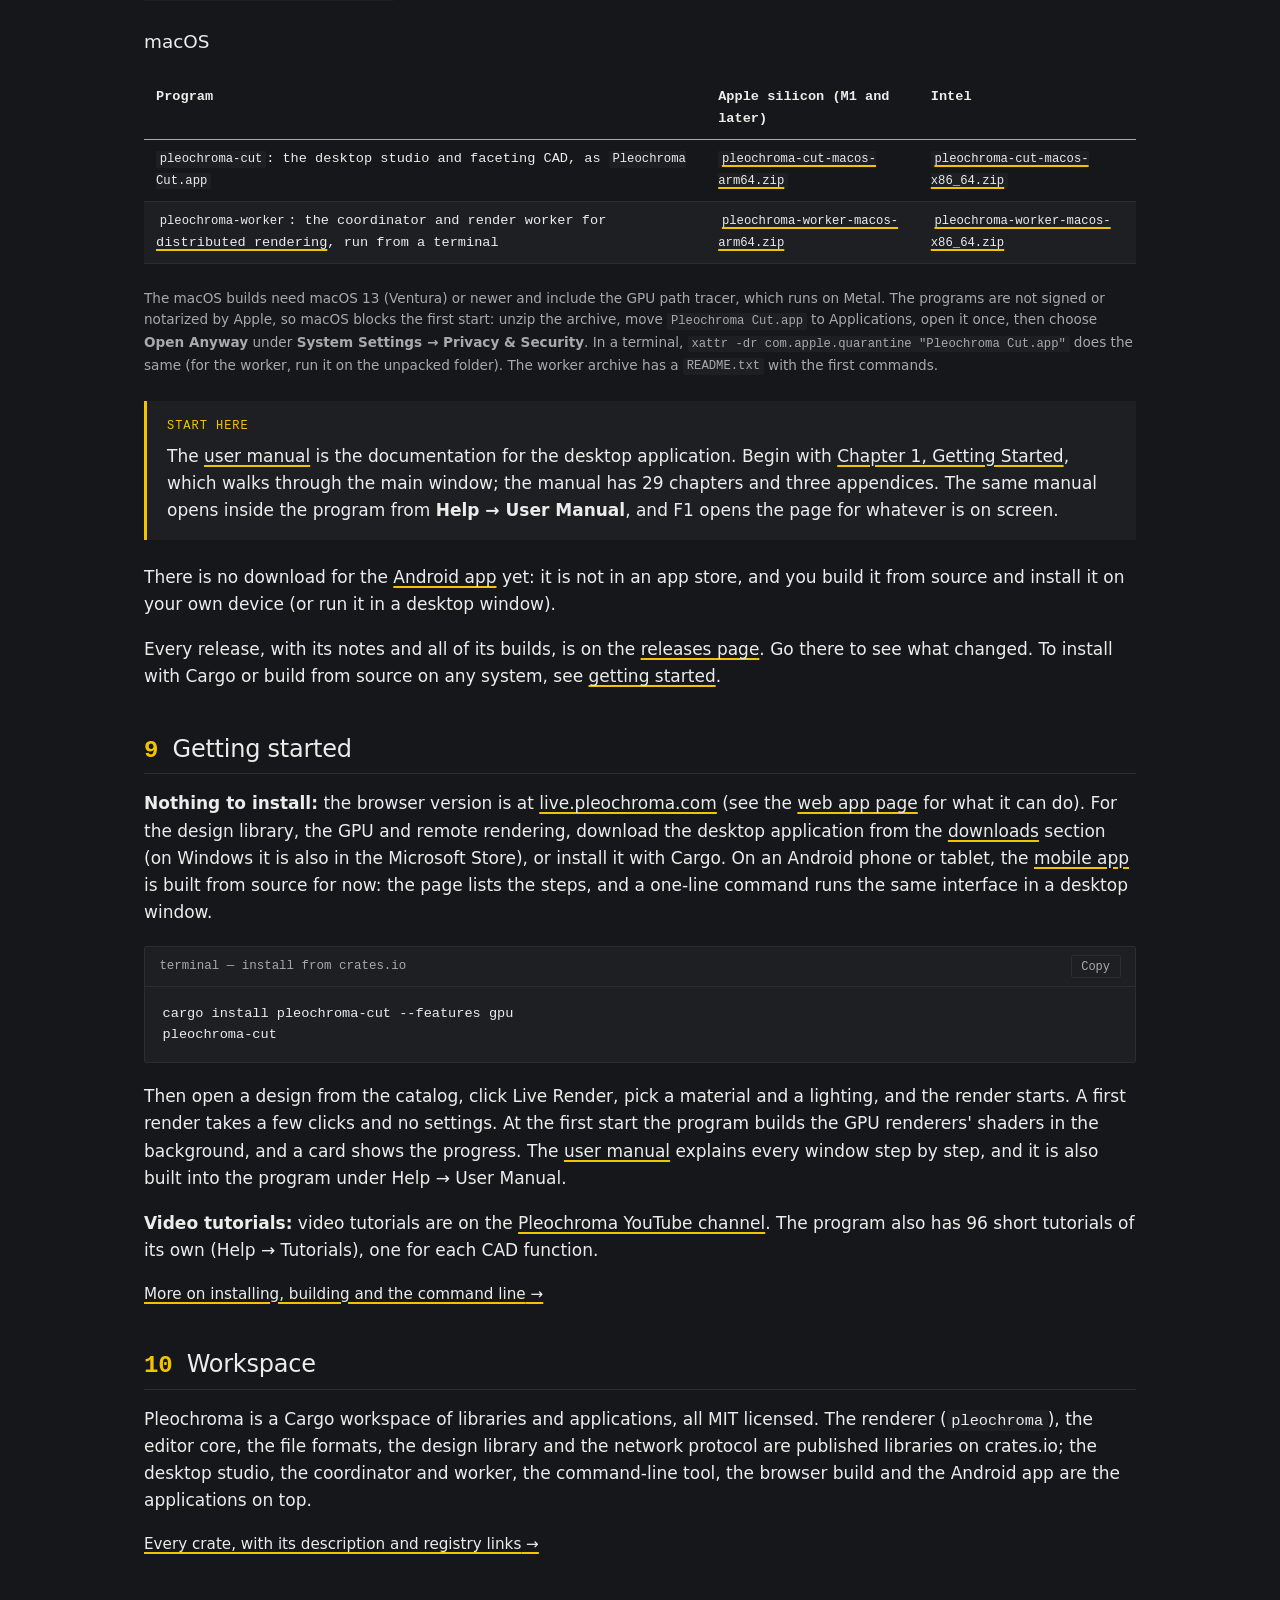
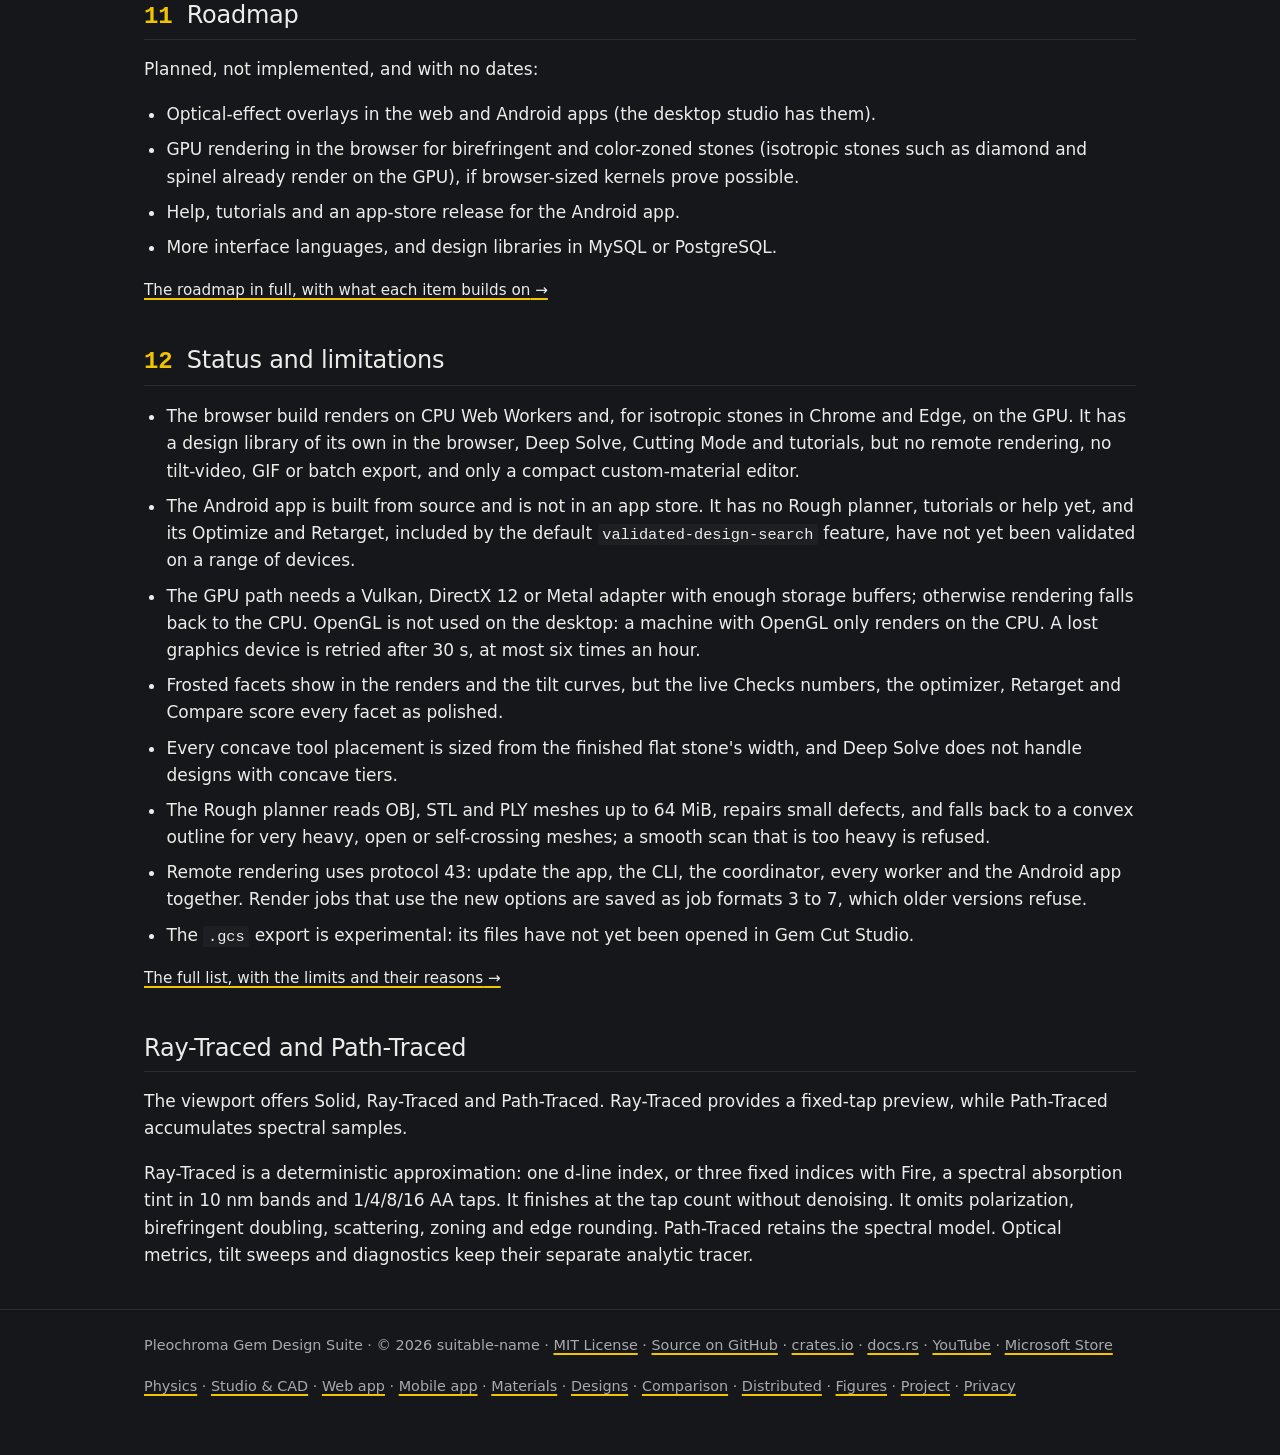
==== commit 35f4571f: "Site Update" ====
--- a/index.html
+++ b/index.html
@@ -122,9 +122,9 @@
     </div>
     <figure class="fig">
       <a href="assets/images/fig_render_tanzanite.jpg">
-        <img src="assets/images/fig_render_tanzanite.jpg" width="1800" height="1200" alt="Rendered tanzanite gemstone">
-      </a>
-      <figcaption>Fig. 1 — Tanzanite, 1920 × 1080, 32 768 samples per pixel. Rendered with Pleochroma.</figcaption>
+        <img src="assets/images/fig_render_tanzanite.jpg" width="1800" height="1200" alt="A tanzanite step cut on a white tray, with its soft shadow">
+      </a>
+      <figcaption>Fig. 1 — Tanzanite in the light tent on a white tray, with the Stone Shadow, 1920 × 1080, 16 384 samples per pixel, cropped around the stone. Rendered with Pleochroma.</figcaption>
     </figure>
   </section>
 
@@ -190,8 +190,8 @@
     <h2><span class="sec-num">2</span>Renders</h2>
     <p>
       Every image on this site was rendered with Pleochroma. The first two show
-      dispersion fringes and absorption; the nine tiles show one design in nine
-      materials, cut and lit identically, so only the optics differ.
+      dispersion fringes and absorption; the eight tiles show one design in seven
+      materials, cut and framed identically, so the stones compare directly.
     </p>
     <p>
       The renderer is also in use outside this project: the renewed
@@ -201,31 +201,30 @@
     <div class="fig-grid">
       <figure class="fig">
         <a href="assets/images/fig_render_sapphire.jpg">
-          <img src="assets/images/fig_render_sapphire.jpg" width="1800" height="1200" alt="Rendered sapphire gemstone" loading="lazy">
+          <img src="assets/images/fig_render_sapphire.jpg" width="1800" height="1200" alt="The Pentalume Sapphire face-up on black under ring lights" loading="lazy">
         </a>
-        <figcaption>Fig. 2 — Sapphire, 3840 × 2160, 8 192 samples per pixel. Rendered with Pleochroma.</figcaption>
+        <figcaption>Fig. 2 — Sapphire, the Pentalume Sapphire design, under the studio ring lights on black, 3840 × 2160, 8 192 samples per pixel, cropped around the stone. Rendered with Pleochroma.</figcaption>
       </figure>
       <figure class="fig">
         <a href="assets/images/fig_render_emerald.jpg">
-          <img src="assets/images/fig_render_emerald.jpg" width="1800" height="1200" alt="Rendered emerald gemstone" loading="lazy">
+          <img src="assets/images/fig_render_emerald.jpg" width="1800" height="1200" alt="An emerald step cut in window daylight on a white tray, with its soft shadow" loading="lazy">
         </a>
-        <figcaption>Fig. 3 — Emerald, 1920 × 1080, 16 384 samples per pixel. Rendered with Pleochroma.</figcaption>
+        <figcaption>Fig. 3 — Emerald in window daylight on a white tray, with the Stone Shadow, 1920 × 1080, 16 384 samples per pixel, cropped around the stone. Rendered with Pleochroma.</figcaption>
       </figure>
     </div>
     <figure class="fig">
-      <div class="fig-grid-auto" style="grid-template-columns: repeat(auto-fit, minmax(260px, 1fr))">
+      <div class="fig-grid-auto" style="grid-template-columns: repeat(auto-fit, minmax(200px, 1fr))">
         <a href="assets/images/fig_fvs_diamond.jpg"><img src="assets/images/fig_fvs_diamond.jpg" width="900" height="600" alt="41.029B FVS-65 (Long Octagon) rendered as diamond" loading="lazy"></a>
         <a href="assets/images/fig_fvs_sapphire.jpg"><img src="assets/images/fig_fvs_sapphire.jpg" width="900" height="600" alt="The same design rendered as sapphire" loading="lazy"></a>
         <a href="assets/images/fig_fvs_emerald.jpg"><img src="assets/images/fig_fvs_emerald.jpg" width="900" height="600" alt="The same design rendered as emerald" loading="lazy"></a>
         <a href="assets/images/fig_fvs_tanzanite.jpg"><img src="assets/images/fig_fvs_tanzanite.jpg" width="900" height="600" alt="The same design rendered as tanzanite" loading="lazy"></a>
-        <a href="assets/images/fig_fvs_aquamarine.jpg"><img src="assets/images/fig_fvs_aquamarine.jpg" width="900" height="600" alt="The same design rendered as aquamarine" loading="lazy"></a>
-        <a href="assets/images/fig_fvs_peridot.jpg"><img src="assets/images/fig_fvs_peridot.jpg" width="900" height="600" alt="The same design rendered as peridot" loading="lazy"></a>
-        <a href="assets/images/fig_fvs_demantoid.jpg"><img src="assets/images/fig_fvs_demantoid.jpg" width="900" height="600" alt="The same design rendered as demantoid" loading="lazy"></a>
+        <a href="assets/images/fig_fvs_ruby.jpg"><img src="assets/images/fig_fvs_ruby.jpg" width="900" height="600" alt="The same design rendered as ruby" loading="lazy"></a>
+        <a href="assets/images/fig_fvs_rutile.jpg"><img src="assets/images/fig_fvs_rutile.jpg" width="900" height="600" alt="The same design rendered as rutile" loading="lazy"></a>
         <a href="assets/images/fig_fvs_alexandrite_day.jpg"><img src="assets/images/fig_fvs_alexandrite_day.jpg" width="900" height="600" alt="The same design rendered as alexandrite in daylight" loading="lazy"></a>
         <a href="assets/images/fig_fvs_alexandrite_warm.jpg"><img src="assets/images/fig_fvs_alexandrite_warm.jpg" width="900" height="600" alt="The same design rendered as alexandrite under incandescent light" loading="lazy"></a>
       </div>
-      <figcaption>Fig. 4 &mdash; One design, 41.029B FVS-65 (Long Octagon), in nine materials, in reading order: diamond, sapphire, emerald, tanzanite, aquamarine, peridot, demantoid, and alexandrite in daylight and under incandescent light. 1920 &times; 1080 renders on the grey backdrop card at 32&nbsp;768 samples per pixel, all with the same camera, light and crop, so the stones compare directly.</figcaption>
-      <p class="fig-note">Every stone is lit by D65 daylight except the last, which is lit by an incandescent lamp (3200 K); the <a href="materials.html#alexandrite-case">materials page</a> explains the alexandrite&rsquo;s change of color.</p>
+      <figcaption>Fig. 4 &mdash; One design, 41.029B FVS-65 (Long Octagon), in seven materials, in reading order: diamond, sapphire, emerald, tanzanite, ruby, rutile, and alexandrite in daylight and under incandescent light. 1920 &times; 1080 renders on a grey tray with the Stone Shadow and a 10&nbsp;% Tray Reflection, 16&nbsp;384 samples per pixel, all with the same camera and crop, so the stones compare directly.</figcaption>
+      <p class="fig-note">Every stone is lit by the studio ring lights except the two alexandrites: the first by D65 daylight, the second by an incandescent lamp (CIE Illuminant A, 2856 K); the <a href="materials.html#alexandrite-case">materials page</a> explains the alexandrite&rsquo;s change of color.</p>
     </figure>
     <p class="more"><a href="gallery.html">All figures, with sample counts and settings</a> &middot; <a href="materials.html#alexandrite-case">Alexandrite in two lights</a></p>
   </section>
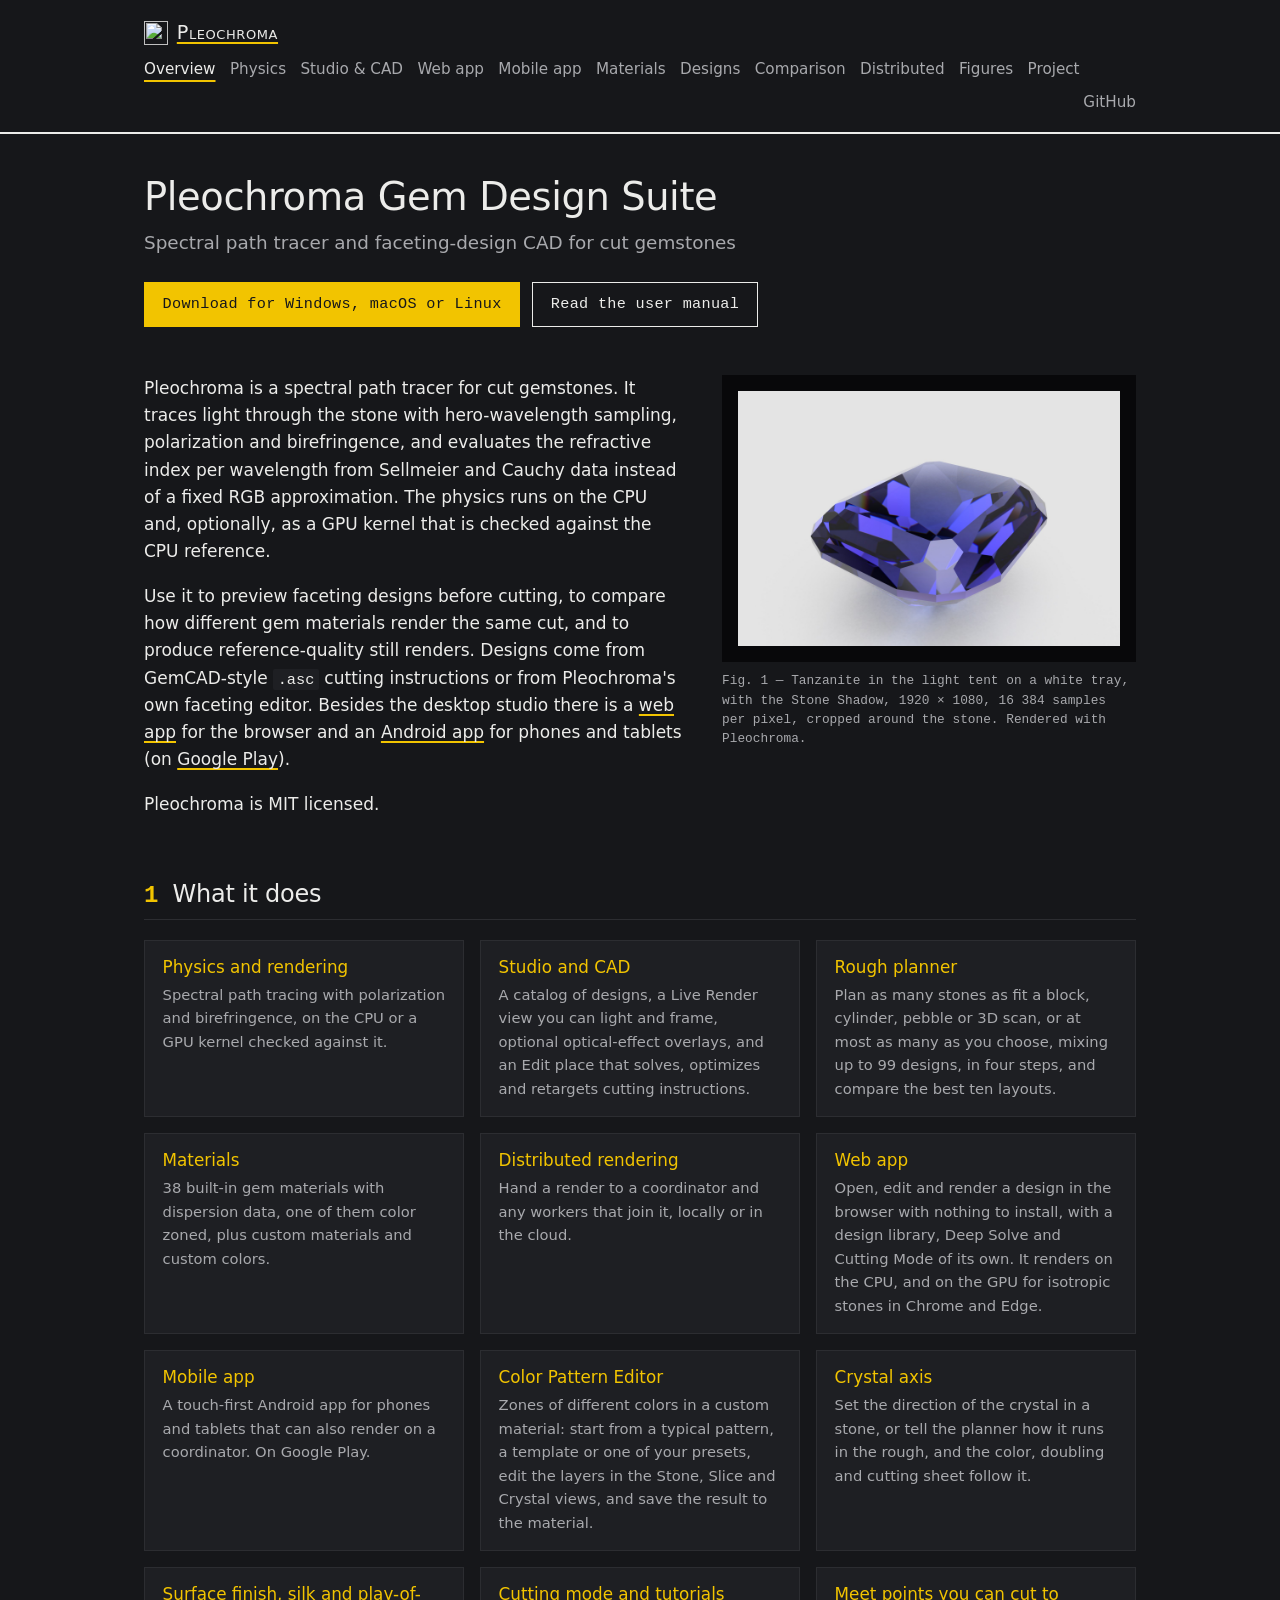
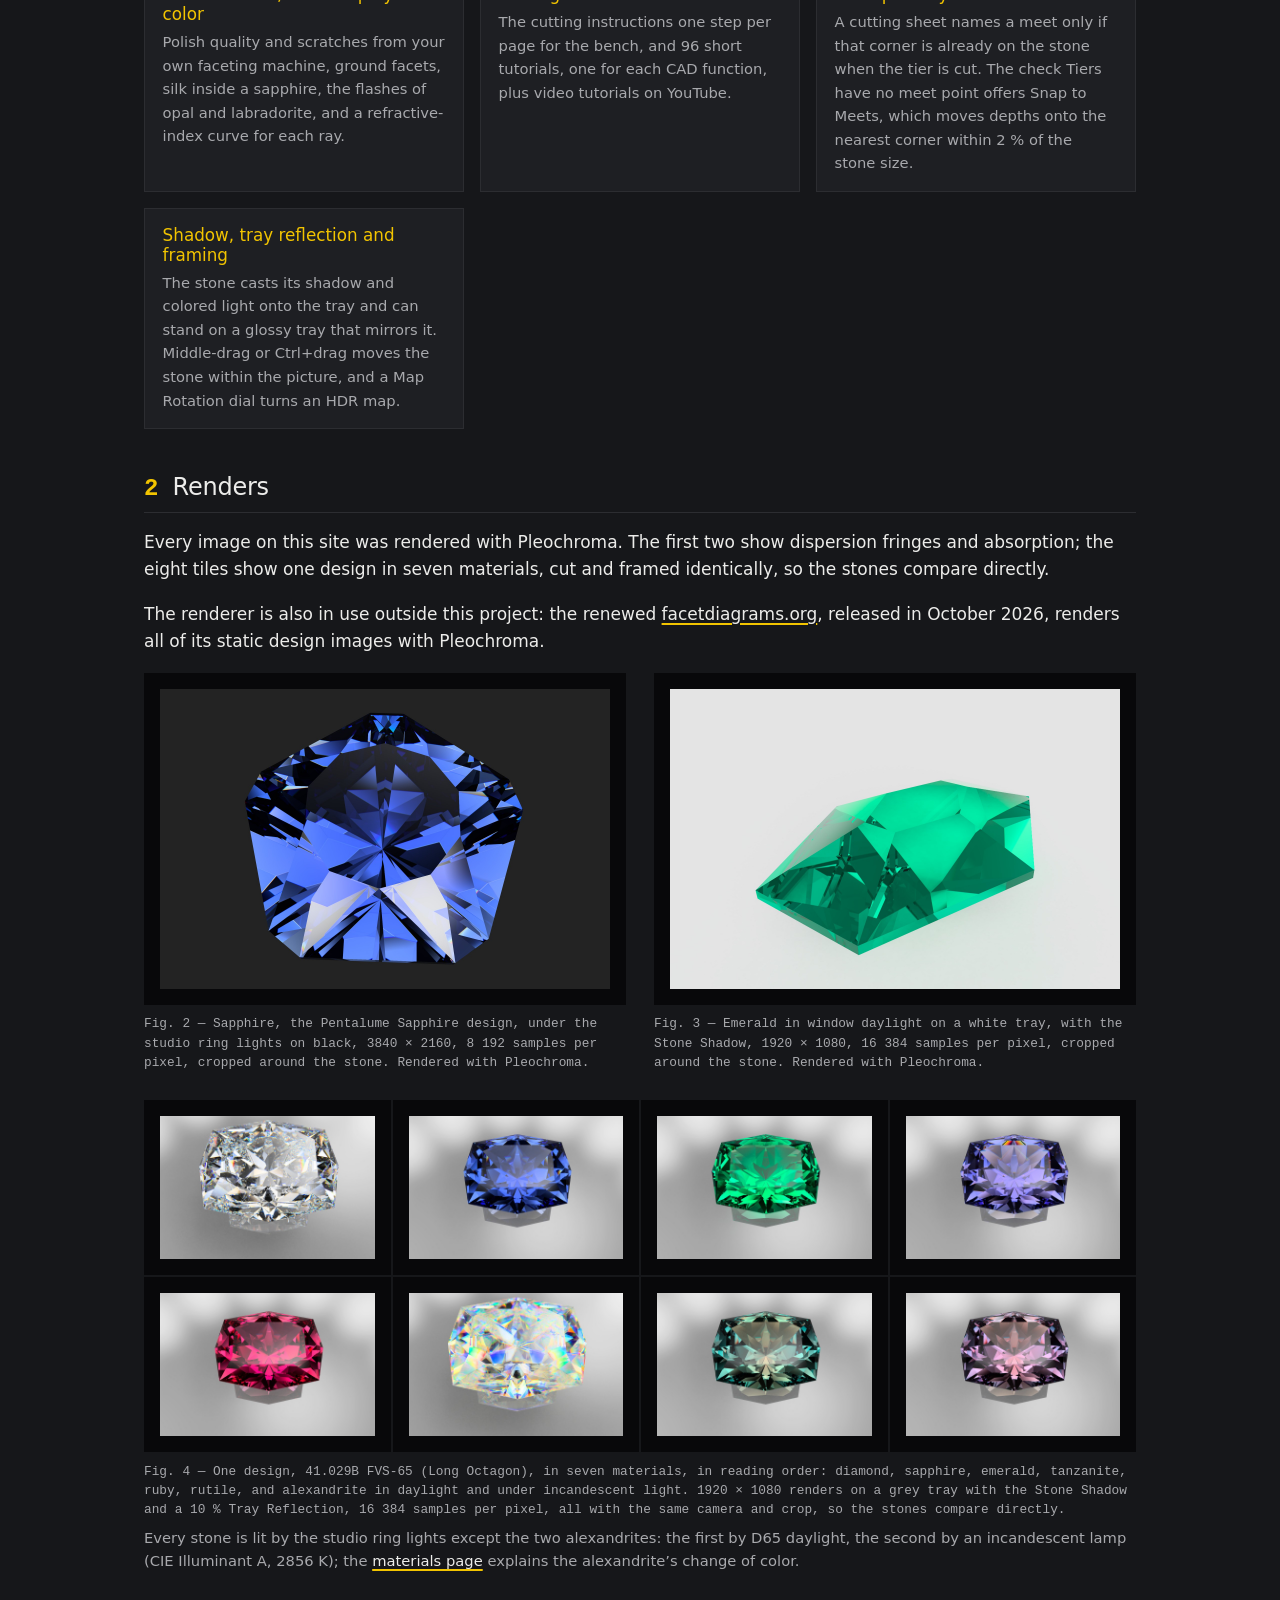
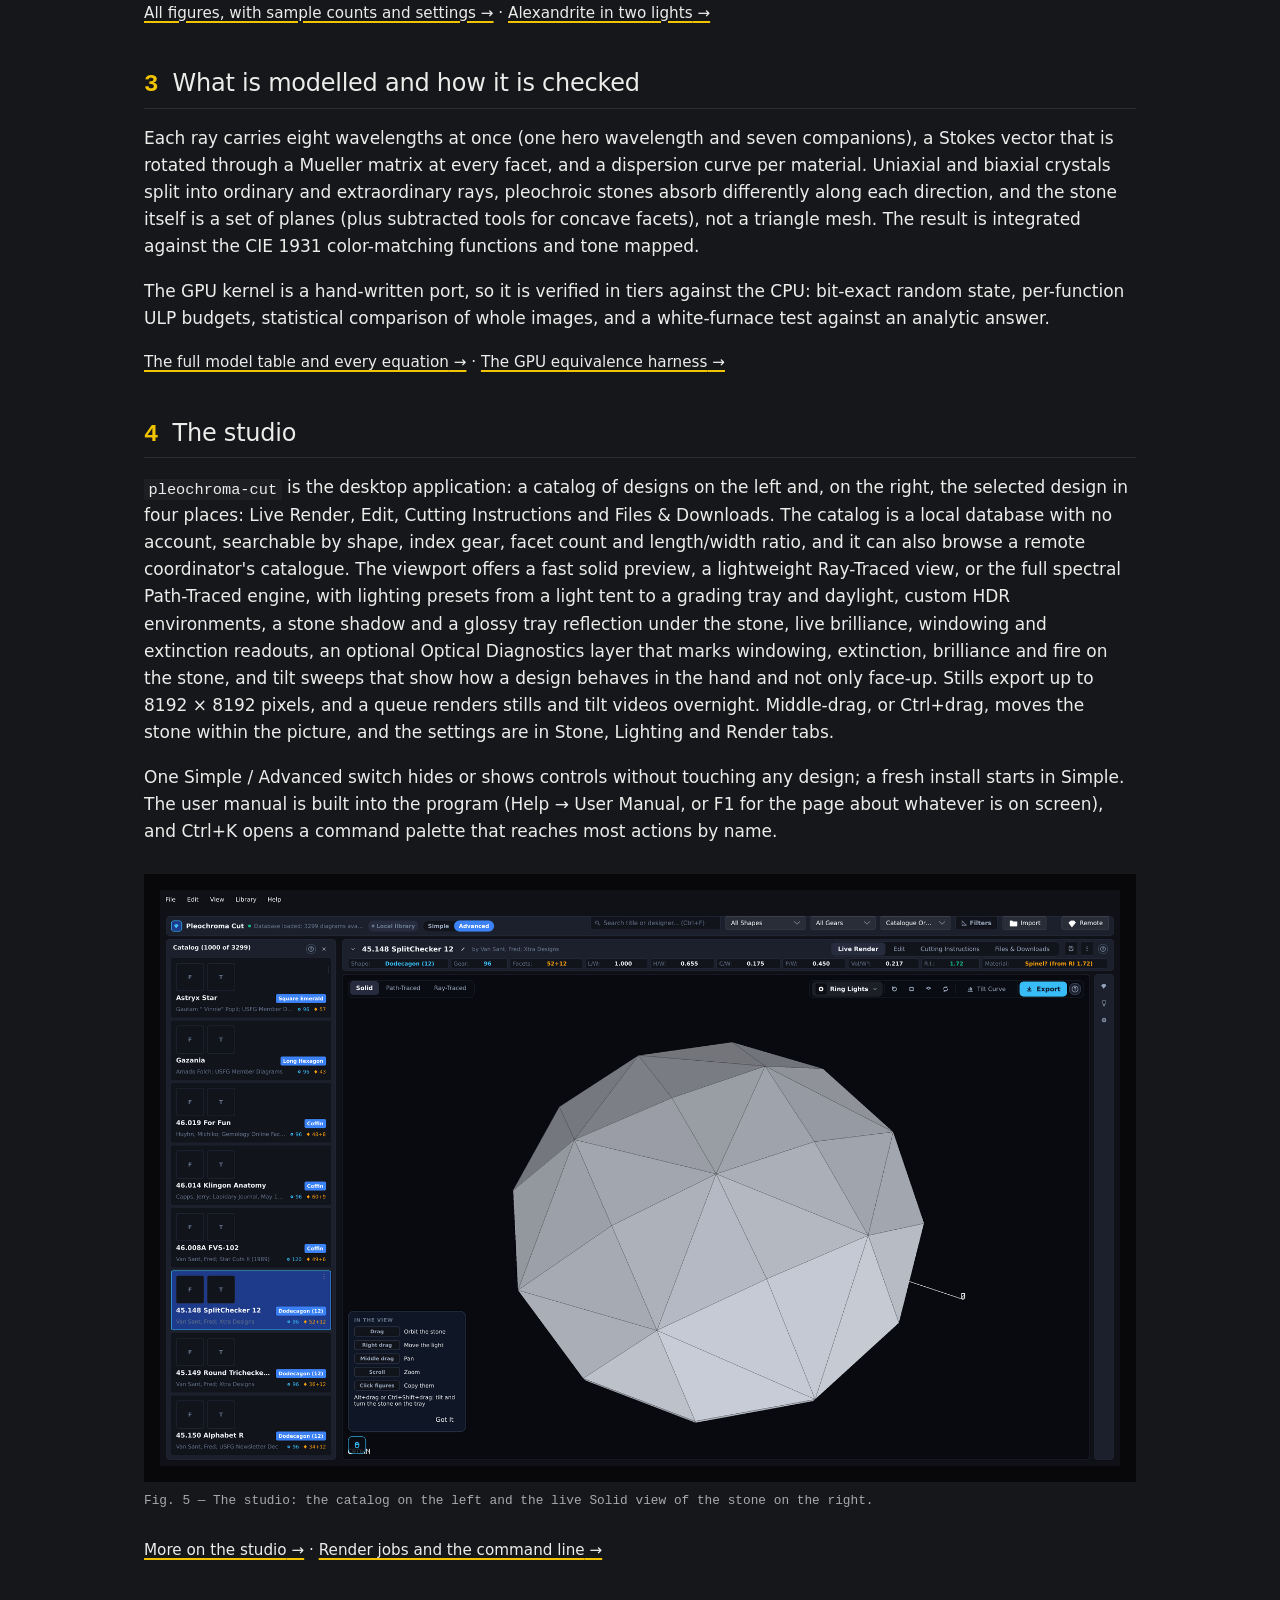
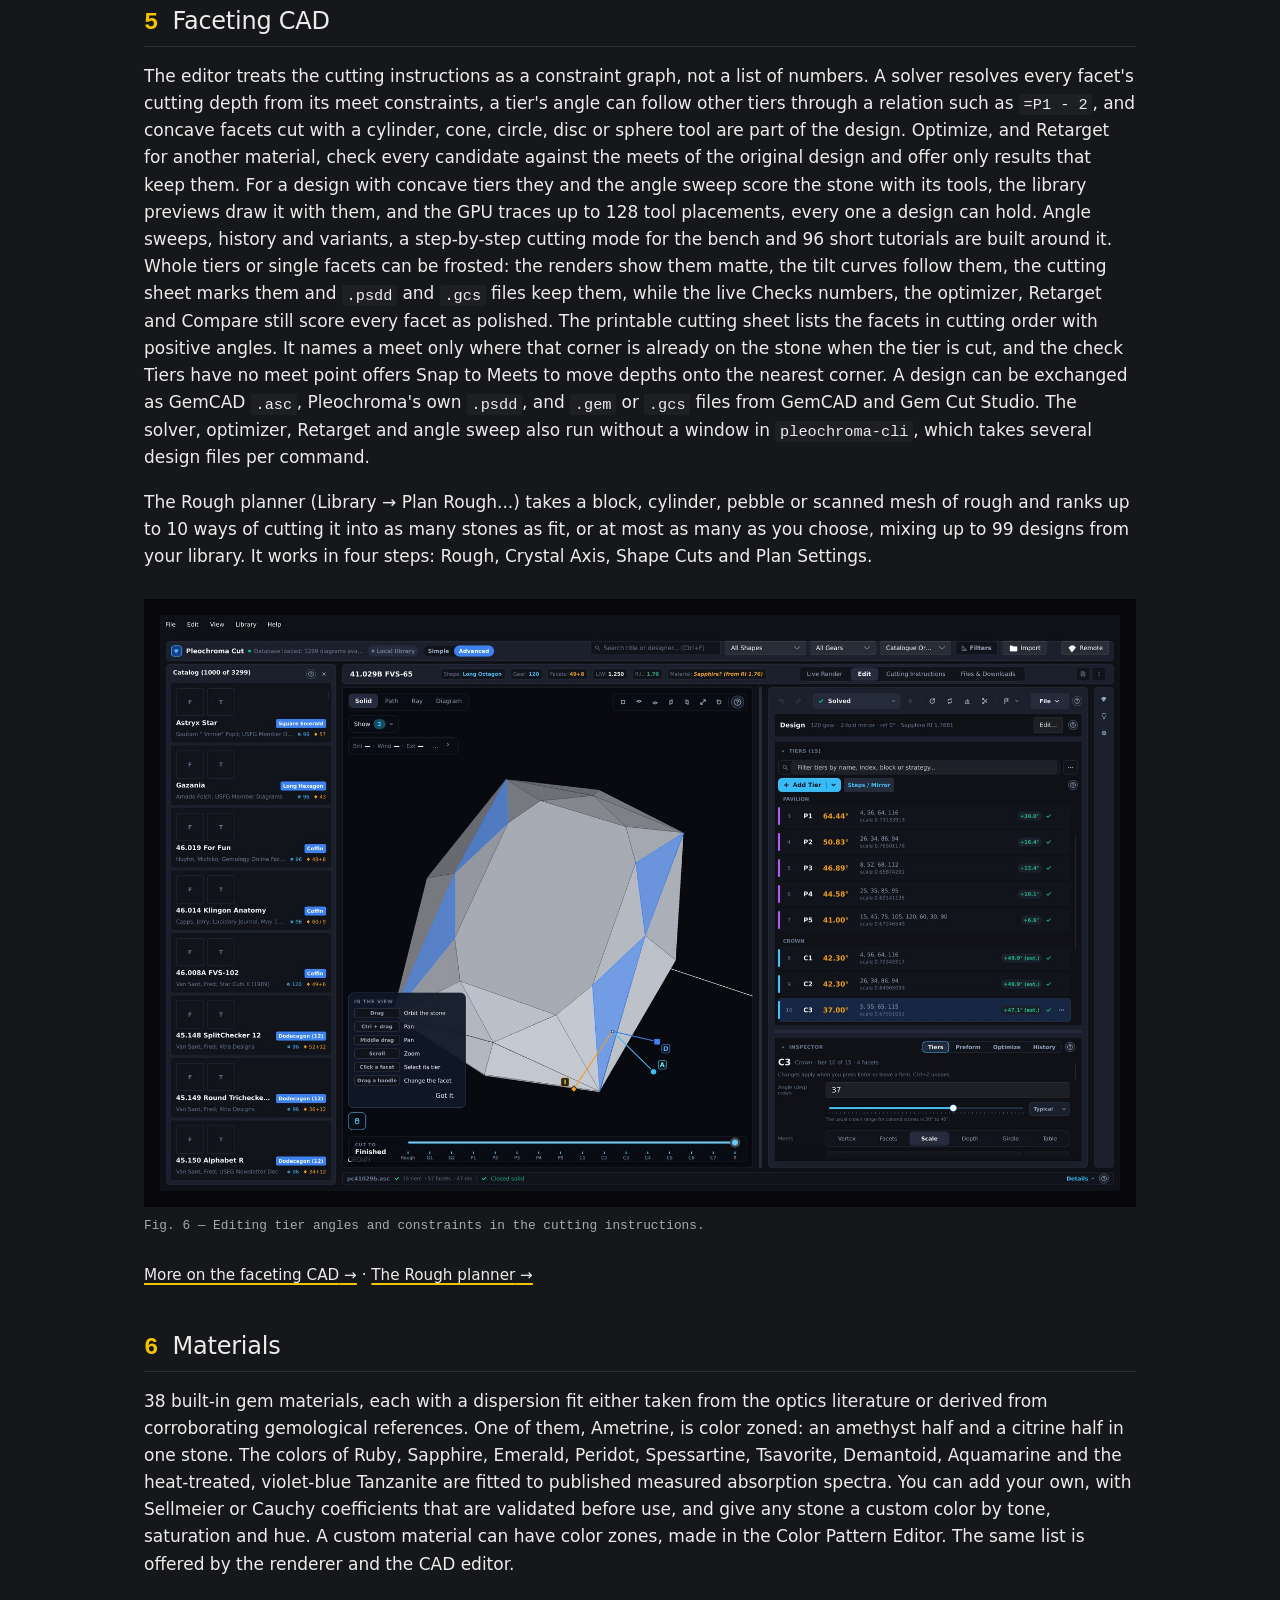
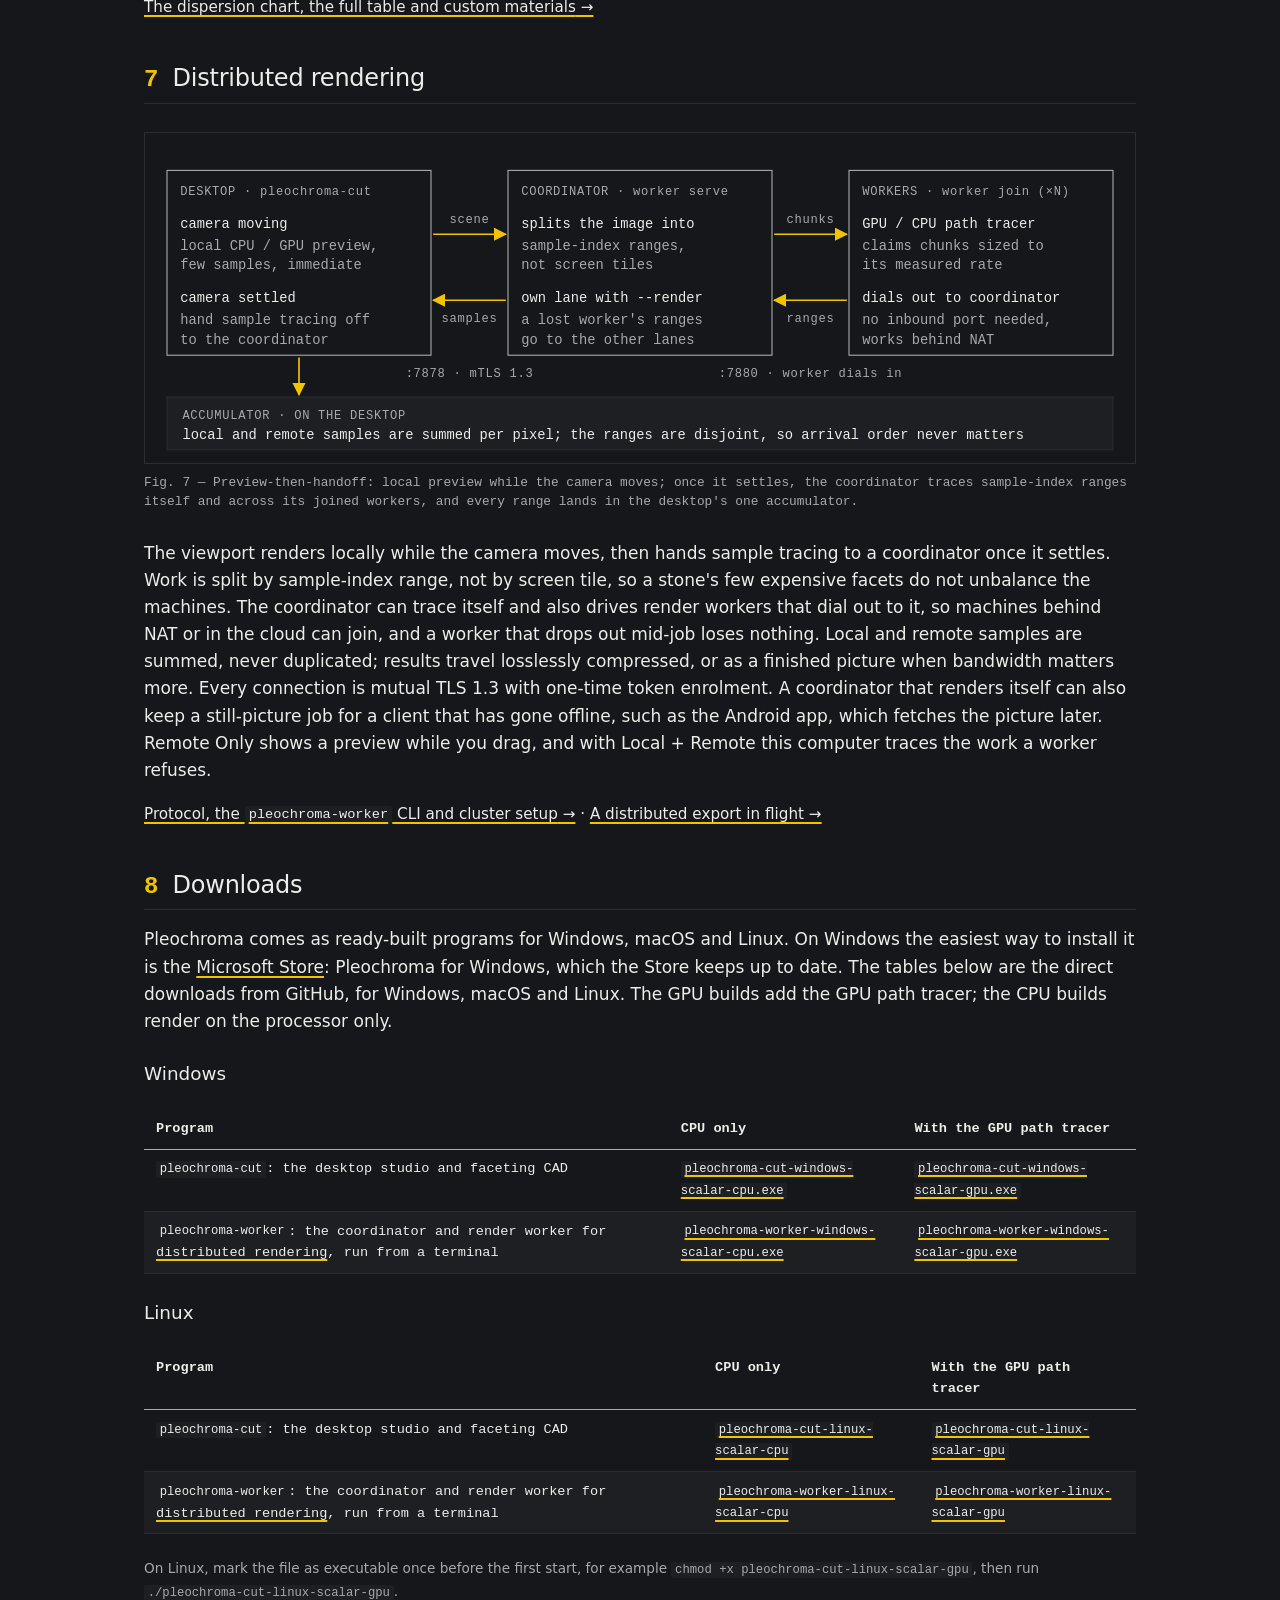
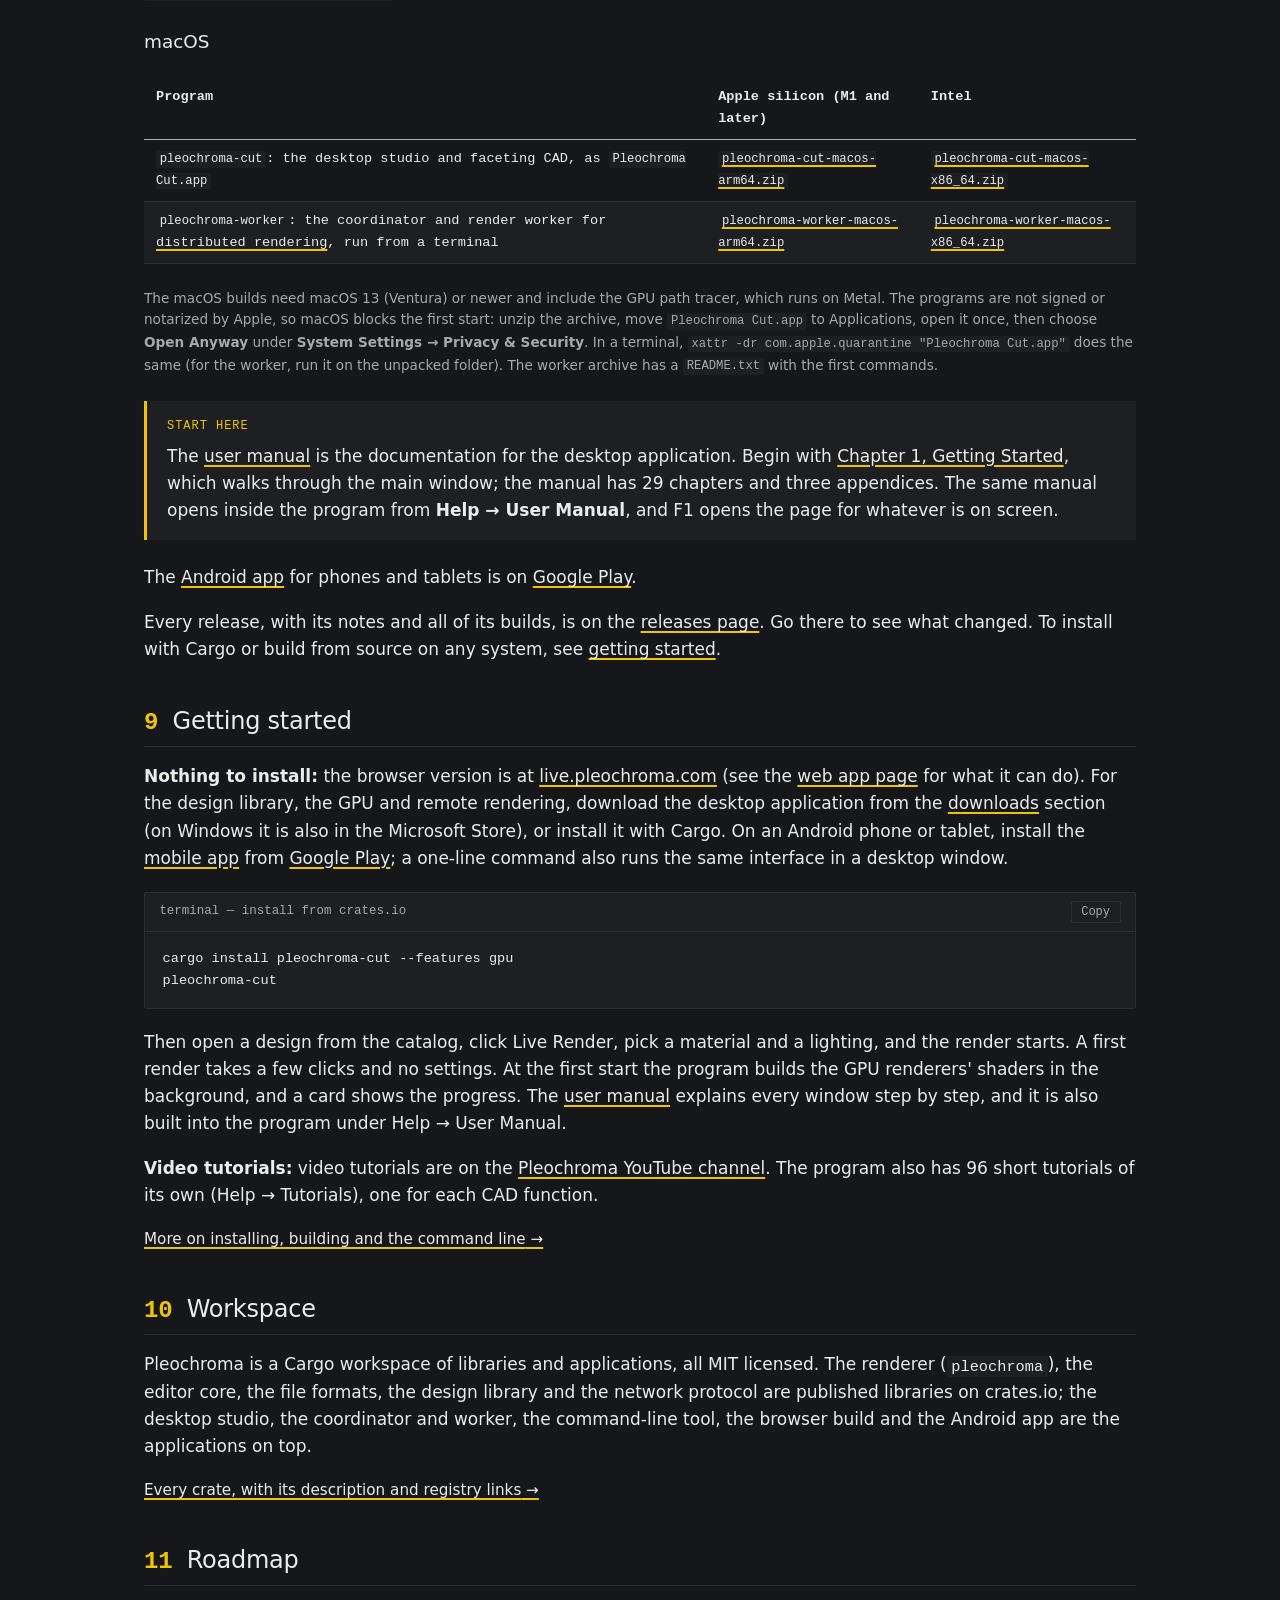
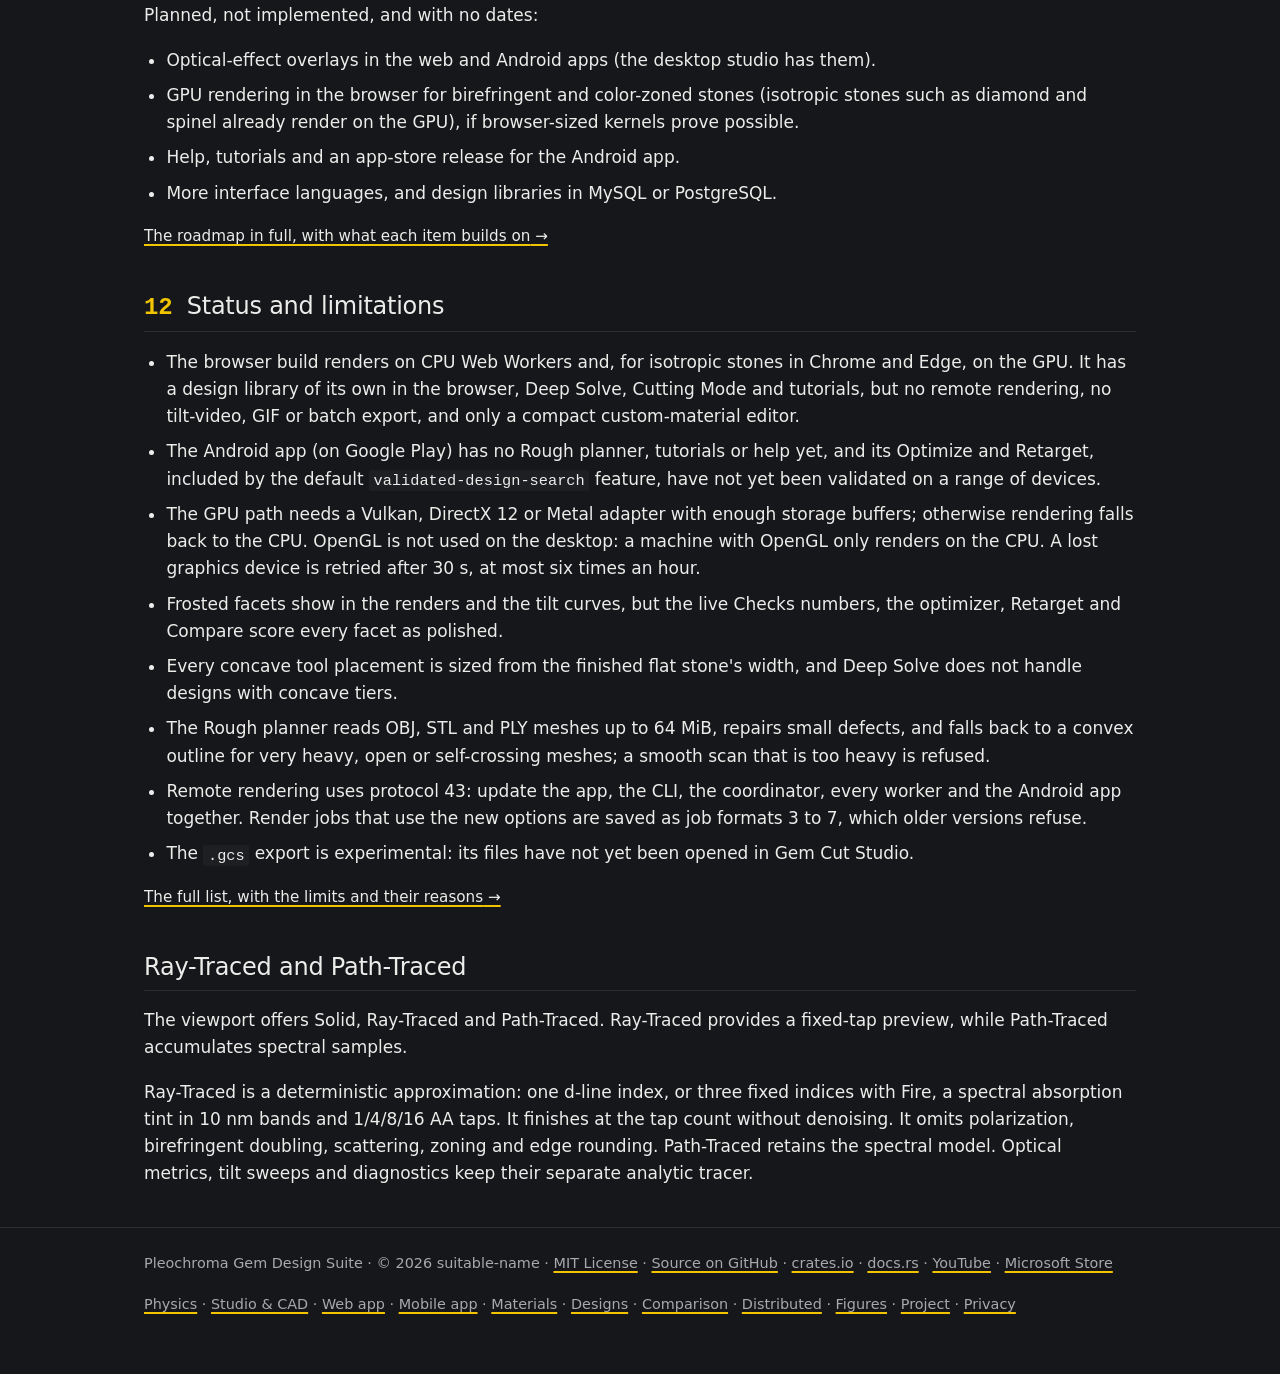
==== commit 760f81e1: "Site Update" ====
--- a/index.html
+++ b/index.html
@@ -114,7 +114,7 @@
         <code>.asc</code> cutting instructions or from Pleochroma's own faceting
         editor. Besides the desktop studio there is a <a href="web.html">web app</a>
         for the browser and an <a href="mobile.html">Android app</a> for phones and
-        tablets (not in an app store yet; built from source for now).
+        tablets (on <a href="https://play.google.com/store/apps/details?id=com.indicatrixsuite.mobile">Google Play</a>).
       </p>
       <p>
         Pleochroma is MIT licensed.
@@ -157,7 +157,7 @@
       </a>
       <a class="card" href="mobile.html">
         <h3>Mobile app</h3>
-        <p>A touch-first Android app for phones and tablets that can also render on a coordinator. Not in an app store yet; build it and try it today.</p>
+        <p>A touch-first Android app for phones and tablets that can also render on a coordinator. On Google Play.</p>
       </a>
       <a class="card" href="editor.html#color-patterns">
         <h3>Color Pattern Editor</h3>
@@ -526,9 +526,8 @@
       </p>
     </div>
     <p>
-      There is no download for the <a href="mobile.html">Android app</a> yet:
-      it is not in an app store, and you build it from source and install it
-      on your own device (or run it in a desktop window).
+      The <a href="mobile.html">Android app</a> for phones and tablets is on
+      <a href="https://play.google.com/store/apps/details?id=com.indicatrixsuite.mobile">Google Play</a>.
     </p>
     <p>
       Every release, with its notes and all of its builds, is on the
@@ -547,10 +546,10 @@
       design library, the GPU and remote rendering, download the desktop
       application from the <a href="#downloads">downloads</a> section (on
       Windows it is also in the Microsoft Store), or install
-      it with Cargo. On an Android phone or tablet, the
-      <a href="mobile.html">mobile app</a> is built from source for now:
-      the page lists the steps, and a one-line command runs the same interface
-      in a desktop window.
+      it with Cargo. On an Android phone or tablet, install the
+      <a href="mobile.html">mobile app</a> from
+      <a href="https://play.google.com/store/apps/details?id=com.indicatrixsuite.mobile">Google Play</a>; a one-line command also runs the same
+      interface in a desktop window.
     </p>
     <div class="code-block">
       <div class="code-block-head"><span>terminal — install from crates.io</span><button class="copy-btn">Copy</button></div>
@@ -604,7 +603,7 @@
     <h2><span class="sec-num">12</span>Status and limitations</h2>
     <ul>
       <li>The browser build renders on CPU Web Workers and, for isotropic stones in Chrome and Edge, on the GPU. It has a design library of its own in the browser, Deep Solve, Cutting Mode and tutorials, but no remote rendering, no tilt-video, GIF or batch export, and only a compact custom-material editor.</li>
-      <li>The Android app is built from source and is not in an app store. It has no Rough planner, tutorials or help yet, and its Optimize and Retarget, included by the default <code>validated-design-search</code> feature, have not yet been validated on a range of devices.</li>
+      <li>The Android app (on Google Play) has no Rough planner, tutorials or help yet, and its Optimize and Retarget, included by the default <code>validated-design-search</code> feature, have not yet been validated on a range of devices.</li>
       <li>The GPU path needs a Vulkan, DirectX 12 or Metal adapter with enough storage buffers; otherwise rendering falls back to the CPU. OpenGL is not used on the desktop: a machine with OpenGL only renders on the CPU. A lost graphics device is retried after 30 s, at most six times an hour.</li>
       <li>Frosted facets show in the renders and the tilt curves, but the live Checks numbers, the optimizer, Retarget and Compare score every facet as polished.</li>
       <li>Every concave tool placement is sized from the finished flat stone's width, and Deep Solve does not handle designs with concave tiers.</li>
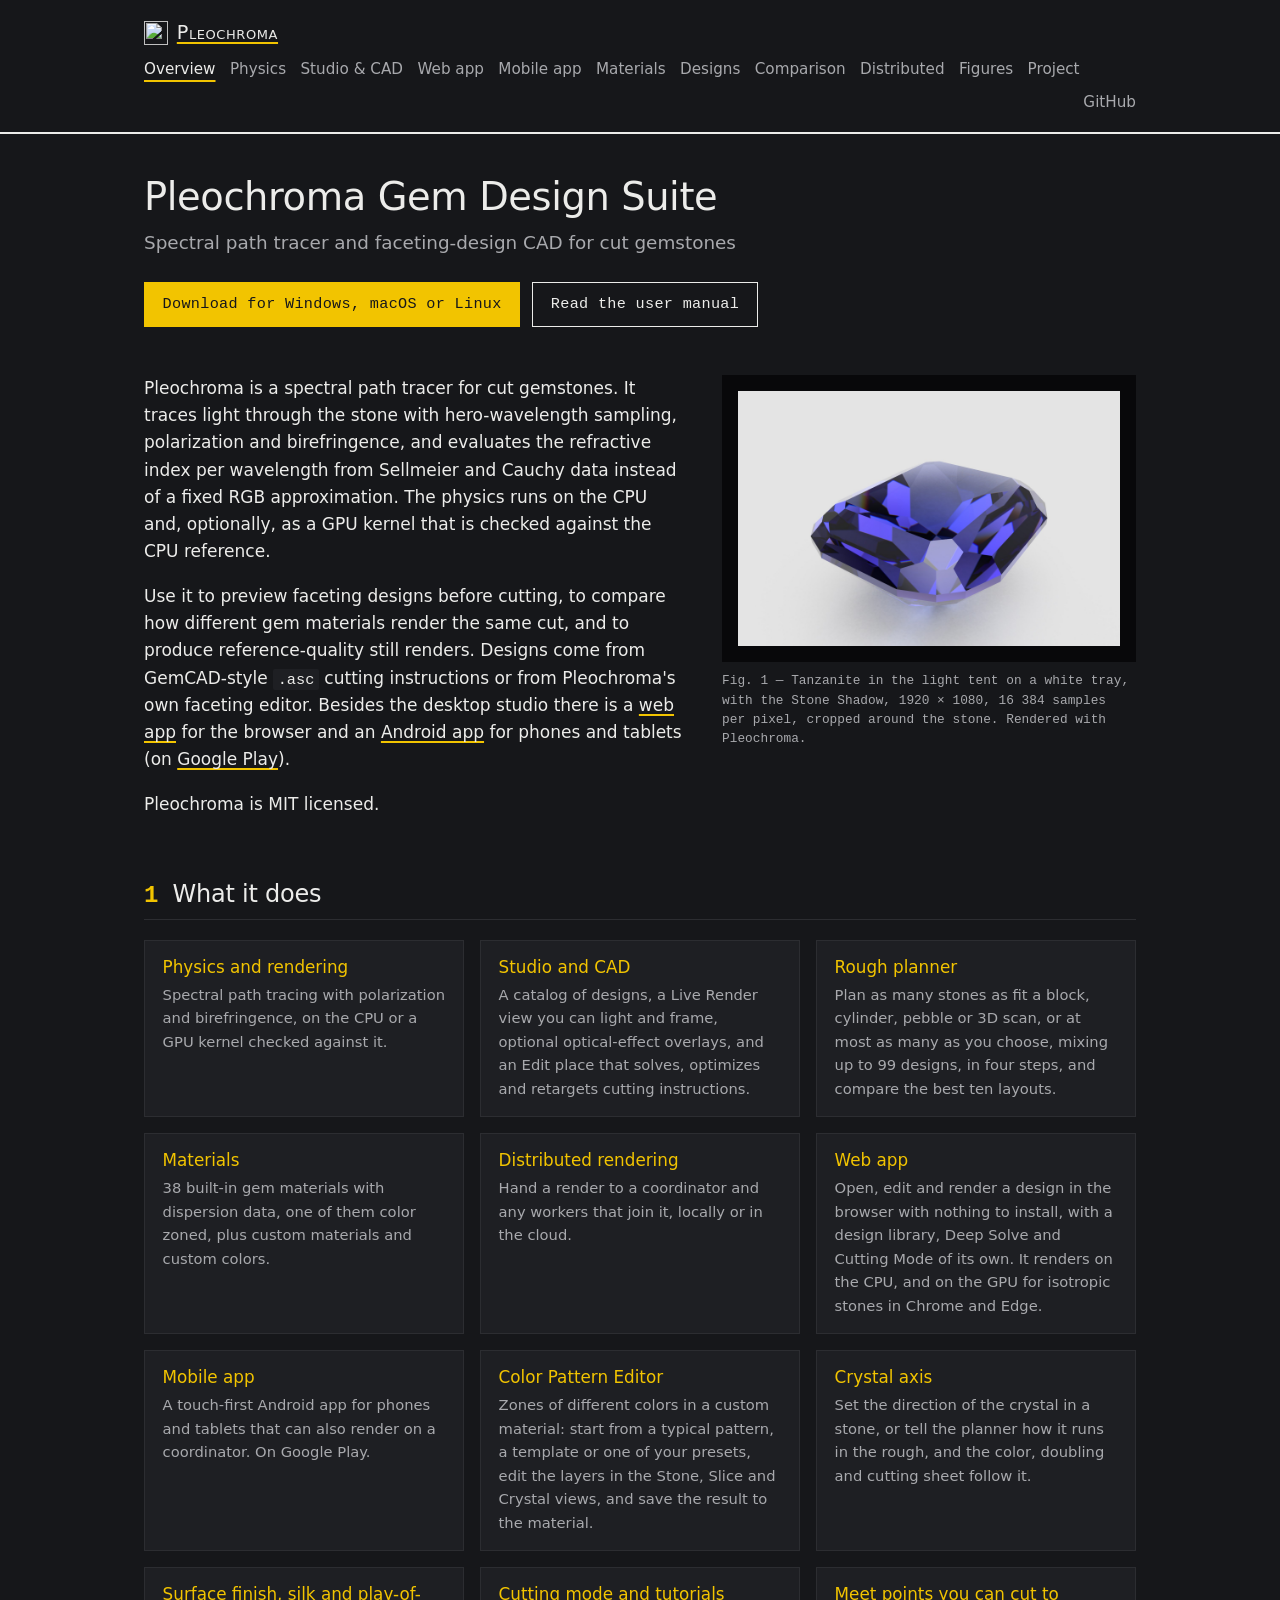
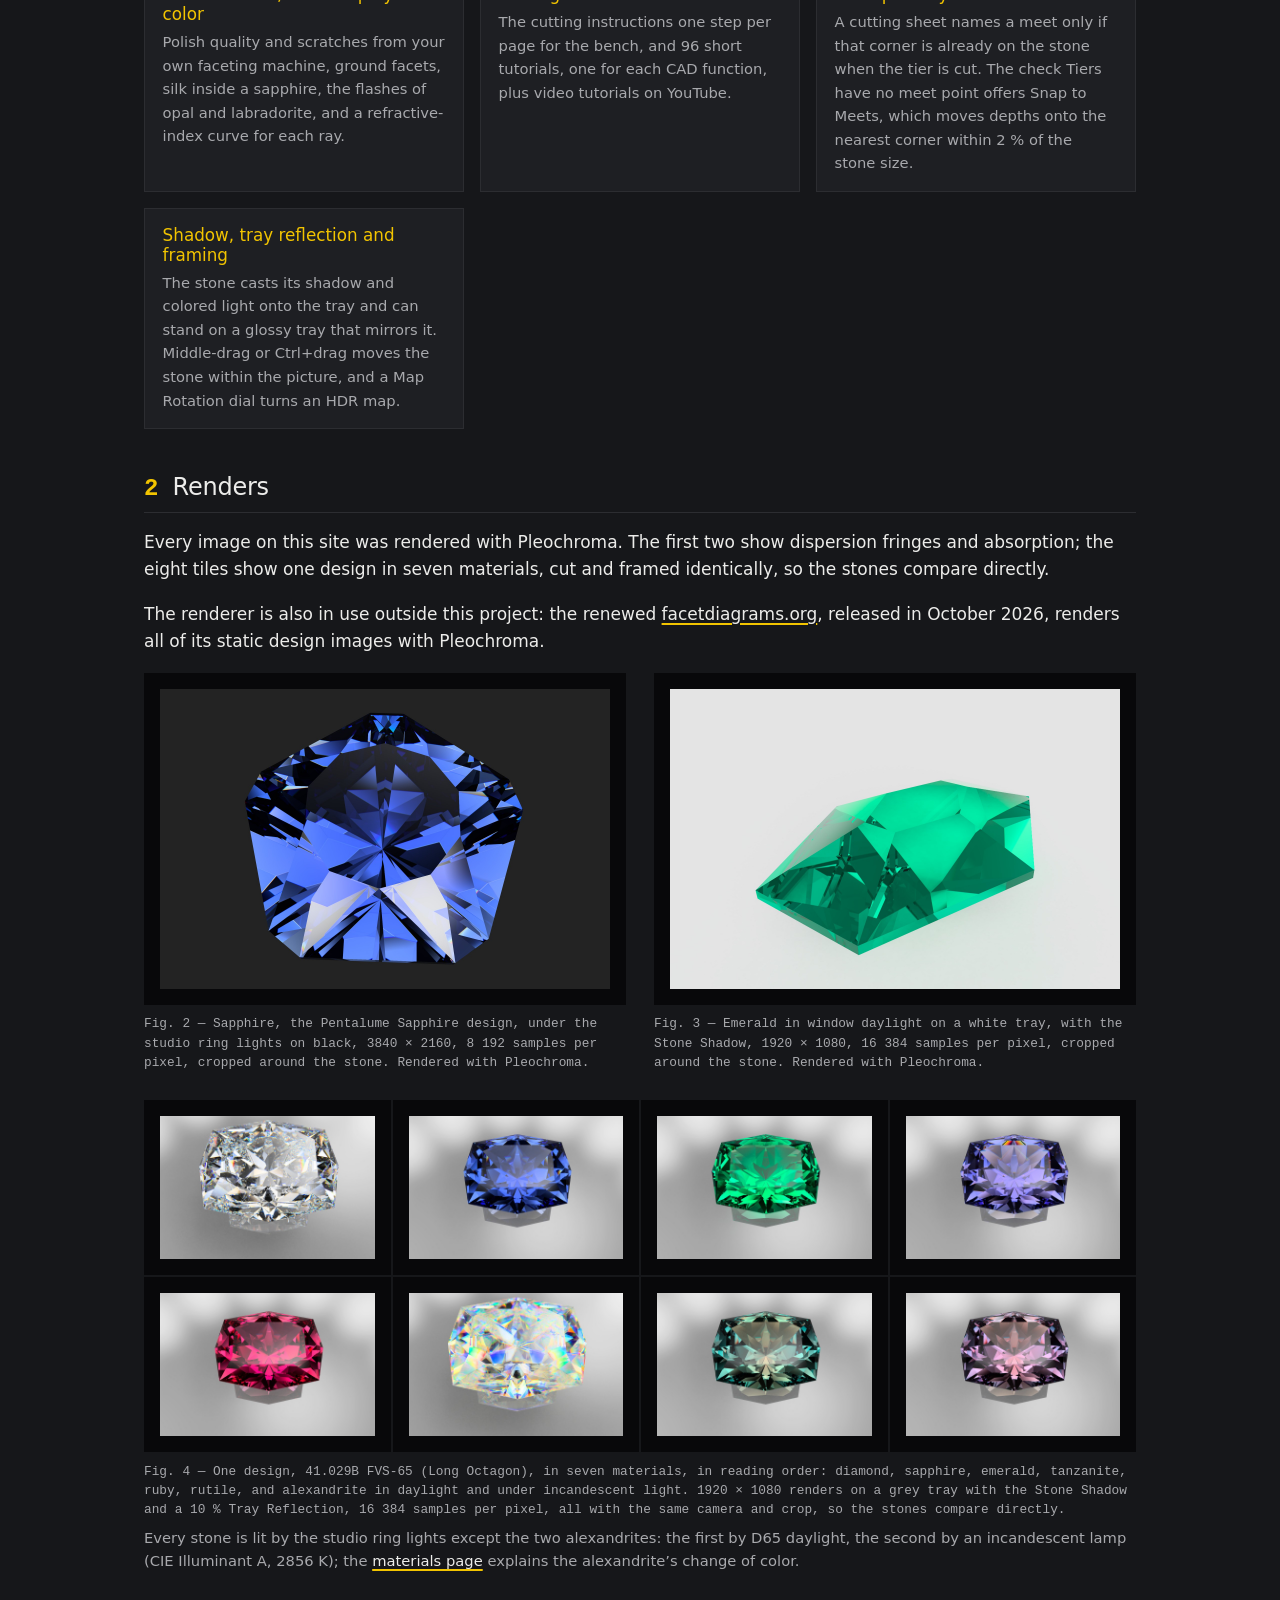
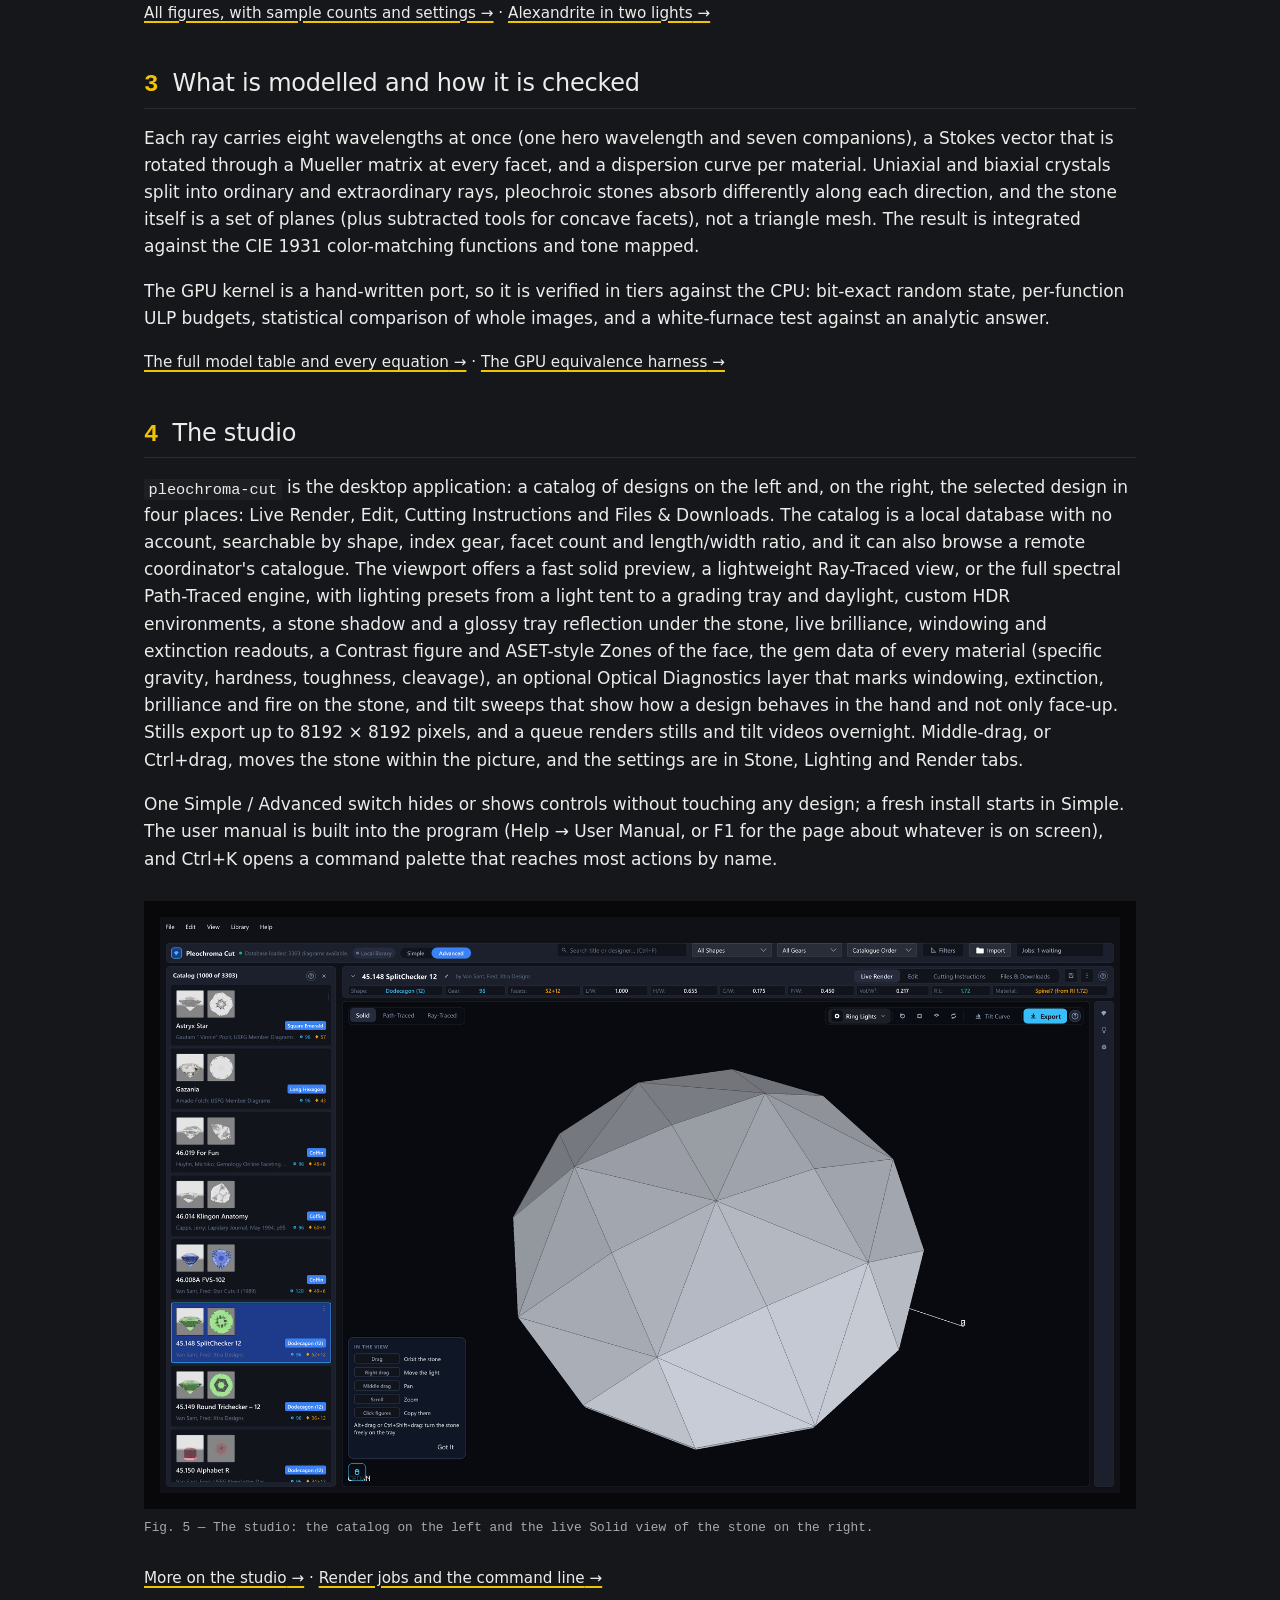
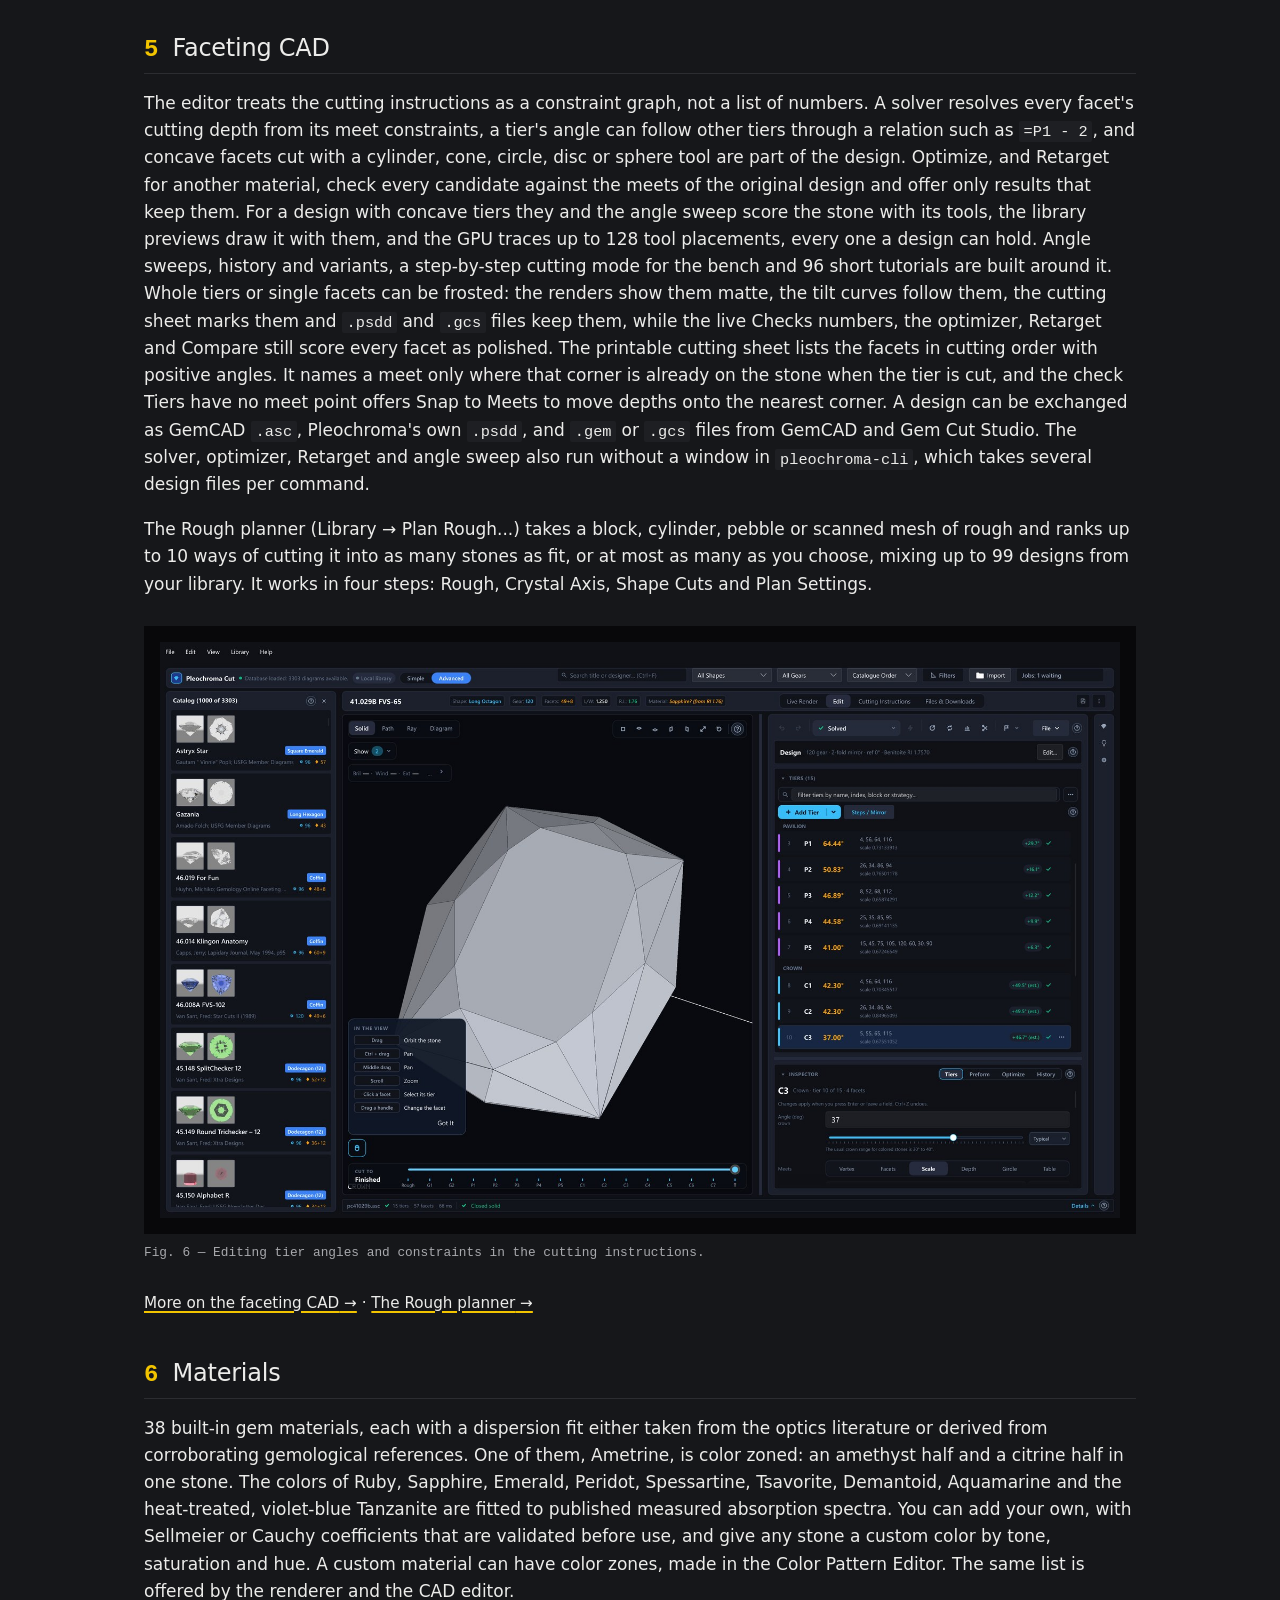
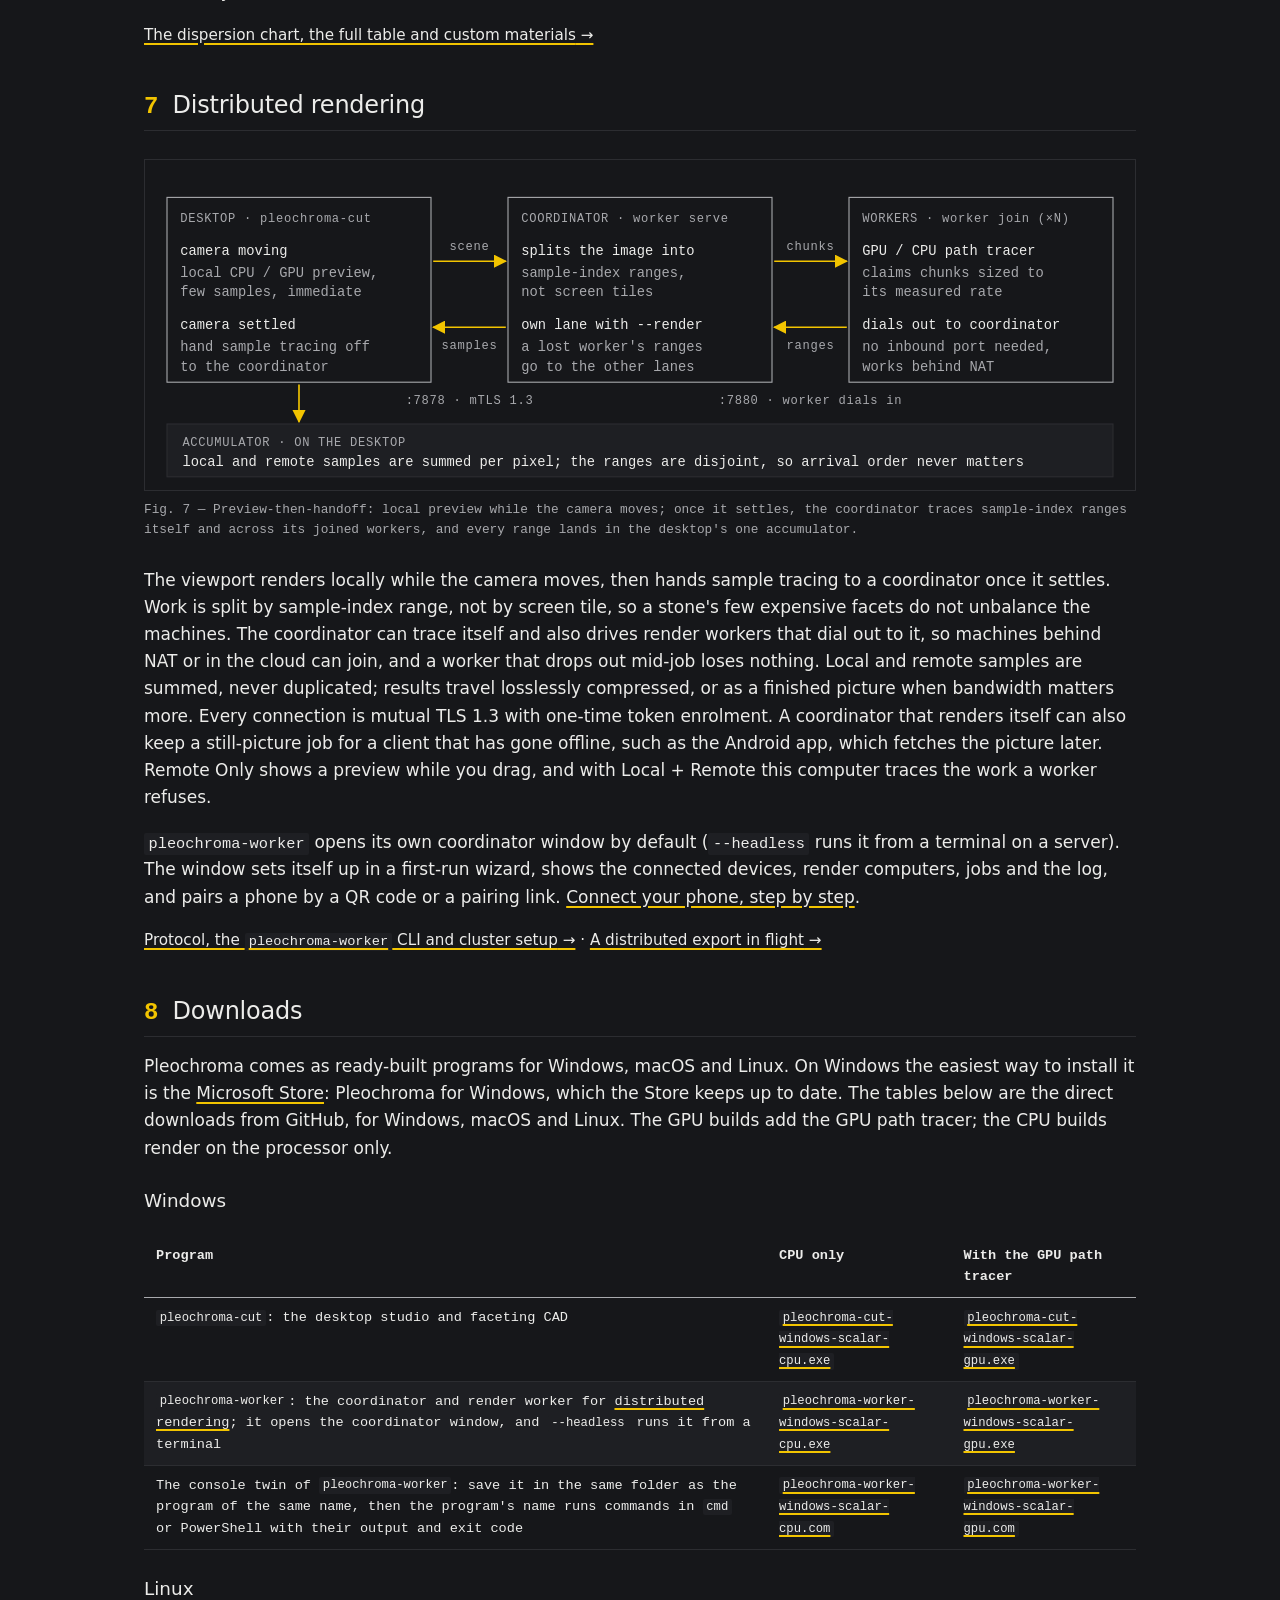
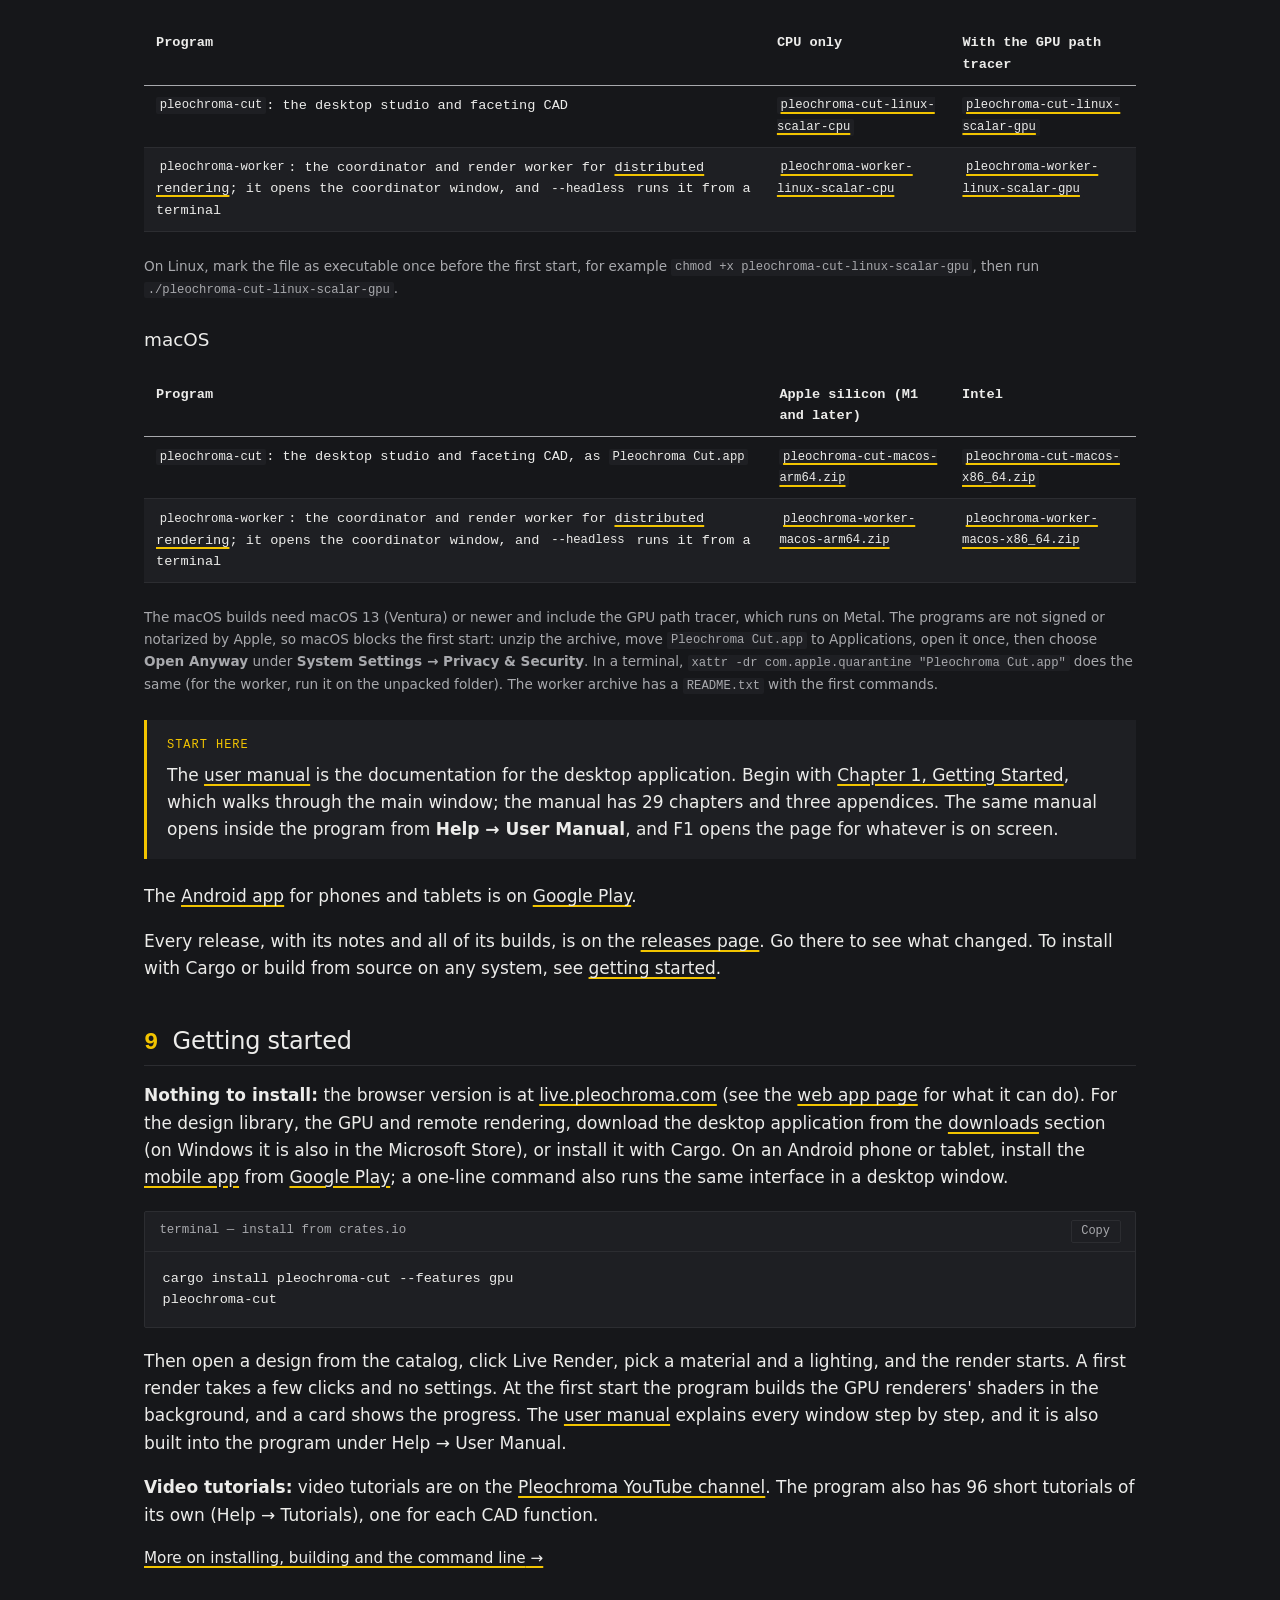
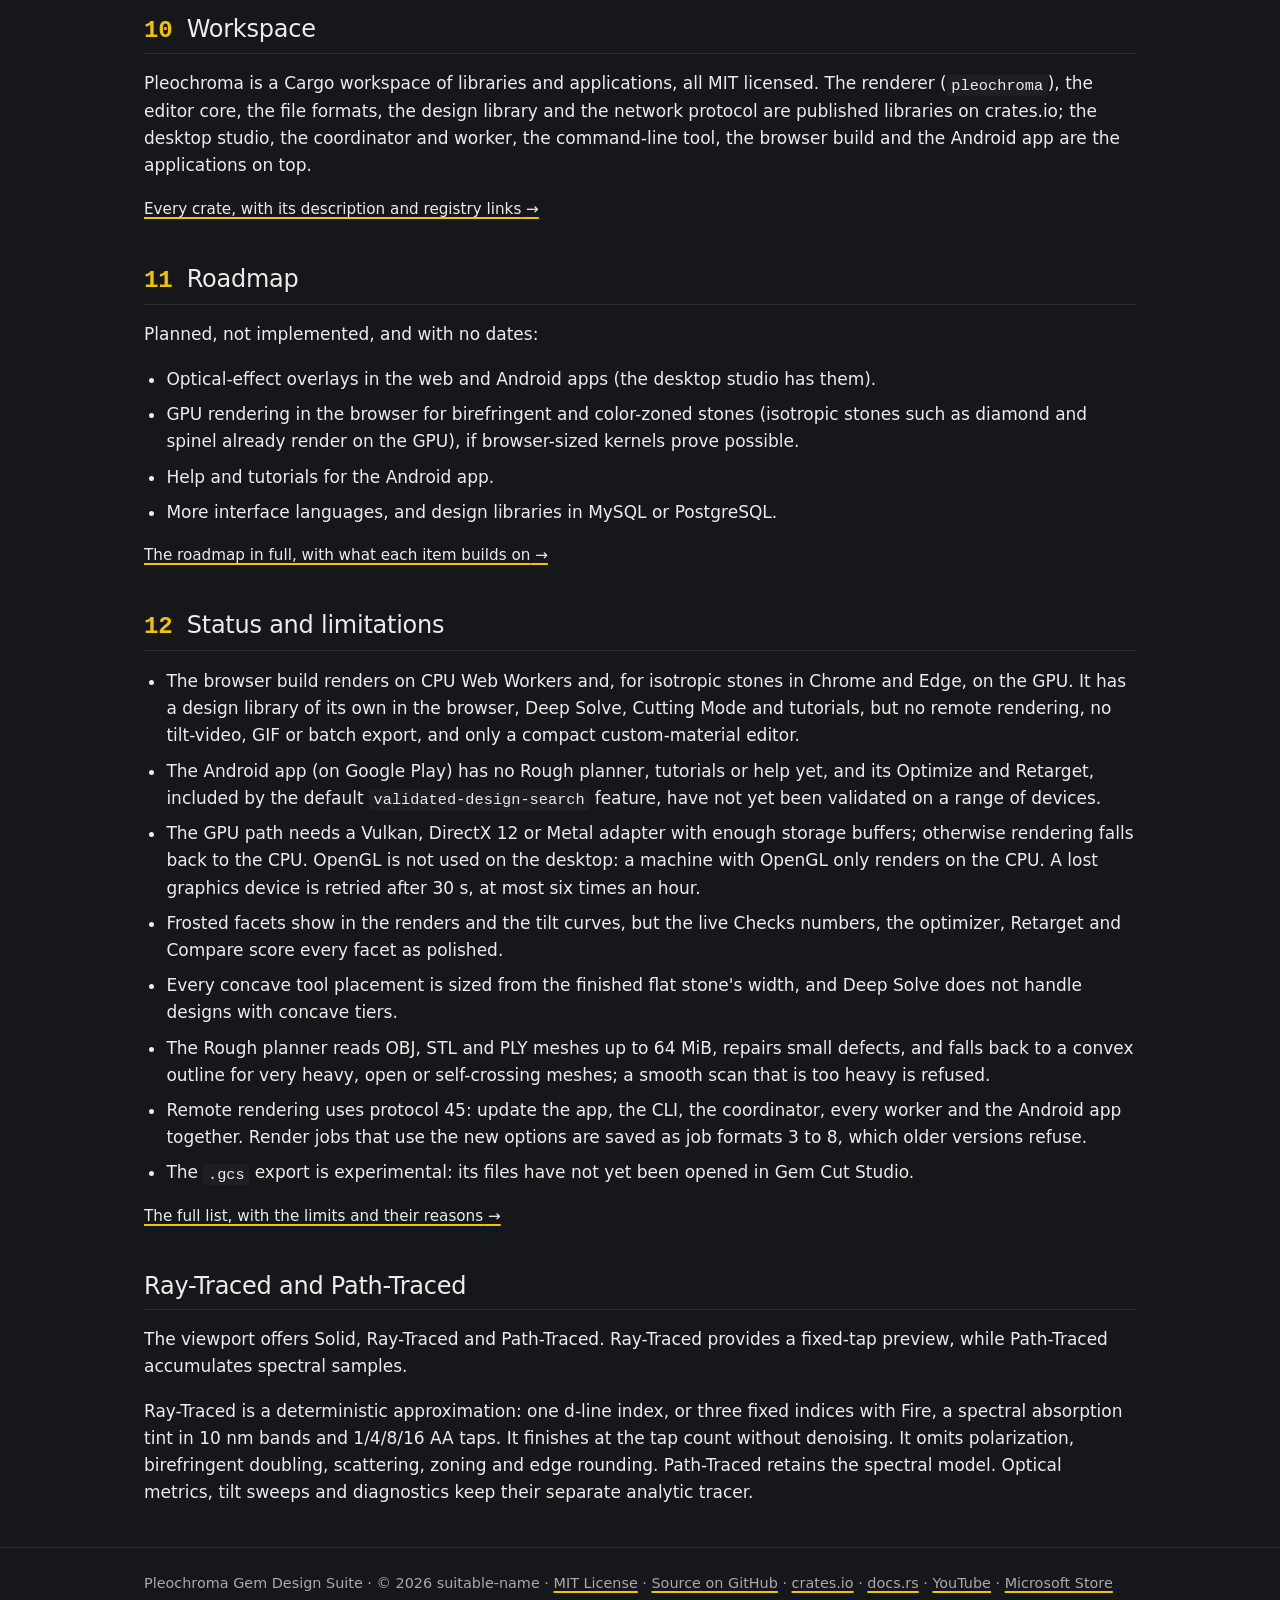
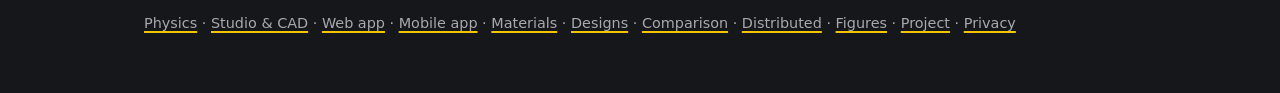
==== commit 5e590f66: "pre-Release" ====
--- a/index.html
+++ b/index.html
@@ -68,9 +68,9 @@
 
 <header class="masthead">
   <div class="container">
-    <a href="index.html" class="brand"><img src="assets/images/icon.png" width="256" height="256" alt="">Pleochroma</a>
+    <a href="./" class="brand"><img src="assets/images/icon.png" width="256" height="256" alt="">Pleochroma</a>
     <nav>
-      <a href="index.html" aria-current="page">Overview</a>
+      <a href="./" aria-current="page">Overview</a>
       <a href="physics.html">Physics</a>
       <a href="editor.html">Studio &amp; CAD</a>
       <a href="web.html">Web app</a>
@@ -262,7 +262,9 @@
       or the full spectral Path-Traced engine, with lighting presets from a light tent to a grading tray and
       daylight, custom HDR environments, a stone shadow and a glossy tray
       reflection under the stone, live
-      brilliance, windowing and extinction readouts, an optional Optical
+      brilliance, windowing and extinction readouts, a Contrast figure and
+      ASET-style Zones of the face, the gem data of every material (specific
+      gravity, hardness, toughness, cleavage), an optional Optical
       Diagnostics layer that marks windowing, extinction, brilliance and fire
       on the stone, and tilt sweeps that show how
       a design behaves in the hand and not only face-up. Stills export up to
@@ -430,6 +432,13 @@
       later. Remote Only shows a preview while you drag, and with Local + Remote
       this computer traces the work a worker refuses.
     </p>
+    <p>
+      <code>pleochroma-worker</code> opens its own coordinator window by
+      default (<code>--headless</code> runs it from a terminal on a server).
+      The window sets itself up in a first-run wizard, shows the connected
+      devices, render computers, jobs and the log, and pairs a phone by a QR
+      code or a pairing link. <a href="mobile.html#connect">Connect your phone, step by step</a>.
+    </p>
     <p class="more"><a href="distributed.html">Protocol, the <code>pleochroma-worker</code> CLI and cluster setup</a> &middot; <a href="gallery.html">A distributed export in flight</a></p>
   </section>
 
@@ -456,9 +465,14 @@
           <td><a href="https://github.com/suitable-name/pleochroma/releases/latest/download/pleochroma-cut-windows-scalar-gpu.exe"><code>pleochroma-cut-windows-scalar-gpu.exe</code></a></td>
         </tr>
         <tr>
-          <td><code>pleochroma-worker</code>: the coordinator and render worker for <a href="distributed.html">distributed rendering</a>, run from a terminal</td>
+          <td><code>pleochroma-worker</code>: the coordinator and render worker for <a href="distributed.html">distributed rendering</a>; it opens the coordinator window, and <code>--headless</code> runs it from a terminal</td>
           <td><a href="https://github.com/suitable-name/pleochroma/releases/latest/download/pleochroma-worker-windows-scalar-cpu.exe"><code>pleochroma-worker-windows-scalar-cpu.exe</code></a></td>
           <td><a href="https://github.com/suitable-name/pleochroma/releases/latest/download/pleochroma-worker-windows-scalar-gpu.exe"><code>pleochroma-worker-windows-scalar-gpu.exe</code></a></td>
+        </tr>
+        <tr>
+          <td>The console twin of <code>pleochroma-worker</code>: save it in the same folder as the program of the same name, then the program's name runs commands in <code>cmd</code> or PowerShell with their output and exit code</td>
+          <td><a href="https://github.com/suitable-name/pleochroma/releases/latest/download/pleochroma-worker-windows-scalar-cpu.com"><code>pleochroma-worker-windows-scalar-cpu.com</code></a></td>
+          <td><a href="https://github.com/suitable-name/pleochroma/releases/latest/download/pleochroma-worker-windows-scalar-gpu.com"><code>pleochroma-worker-windows-scalar-gpu.com</code></a></td>
         </tr>
       </tbody>
     </table>
@@ -474,7 +488,7 @@
           <td><a href="https://github.com/suitable-name/pleochroma/releases/latest/download/pleochroma-cut-linux-scalar-gpu"><code>pleochroma-cut-linux-scalar-gpu</code></a></td>
         </tr>
         <tr>
-          <td><code>pleochroma-worker</code>: the coordinator and render worker for <a href="distributed.html">distributed rendering</a>, run from a terminal</td>
+          <td><code>pleochroma-worker</code>: the coordinator and render worker for <a href="distributed.html">distributed rendering</a>; it opens the coordinator window, and <code>--headless</code> runs it from a terminal</td>
           <td><a href="https://github.com/suitable-name/pleochroma/releases/latest/download/pleochroma-worker-linux-scalar-cpu"><code>pleochroma-worker-linux-scalar-cpu</code></a></td>
           <td><a href="https://github.com/suitable-name/pleochroma/releases/latest/download/pleochroma-worker-linux-scalar-gpu"><code>pleochroma-worker-linux-scalar-gpu</code></a></td>
         </tr>
@@ -497,7 +511,7 @@
           <td><a href="https://github.com/suitable-name/pleochroma/releases/latest/download/pleochroma-cut-macos-x86_64.zip"><code>pleochroma-cut-macos-x86_64.zip</code></a></td>
         </tr>
         <tr>
-          <td><code>pleochroma-worker</code>: the coordinator and render worker for <a href="distributed.html">distributed rendering</a>, run from a terminal</td>
+          <td><code>pleochroma-worker</code>: the coordinator and render worker for <a href="distributed.html">distributed rendering</a>; it opens the coordinator window, and <code>--headless</code> runs it from a terminal</td>
           <td><a href="https://github.com/suitable-name/pleochroma/releases/latest/download/pleochroma-worker-macos-arm64.zip"><code>pleochroma-worker-macos-arm64.zip</code></a></td>
           <td><a href="https://github.com/suitable-name/pleochroma/releases/latest/download/pleochroma-worker-macos-x86_64.zip"><code>pleochroma-worker-macos-x86_64.zip</code></a></td>
         </tr>
@@ -593,7 +607,7 @@
     <ul>
       <li>Optical-effect overlays in the web and Android apps (the desktop studio has them).</li>
       <li>GPU rendering in the browser for birefringent and color-zoned stones (isotropic stones such as diamond and spinel already render on the GPU), if browser-sized kernels prove possible.</li>
-      <li>Help, tutorials and an app-store release for the Android app.</li>
+      <li>Help and tutorials for the Android app.</li>
       <li>More interface languages, and design libraries in MySQL or PostgreSQL.</li>
     </ul>
     <p class="more"><a href="project.html#roadmap">The roadmap in full, with what each item builds on</a></p>
@@ -608,7 +622,7 @@
       <li>Frosted facets show in the renders and the tilt curves, but the live Checks numbers, the optimizer, Retarget and Compare score every facet as polished.</li>
       <li>Every concave tool placement is sized from the finished flat stone's width, and Deep Solve does not handle designs with concave tiers.</li>
       <li>The Rough planner reads OBJ, STL and PLY meshes up to 64 MiB, repairs small defects, and falls back to a convex outline for very heavy, open or self-crossing meshes; a smooth scan that is too heavy is refused.</li>
-      <li>Remote rendering uses protocol 43: update the app, the CLI, the coordinator, every worker and the Android app together. Render jobs that use the new options are saved as job formats 3 to 7, which older versions refuse.</li>
+      <li>Remote rendering uses protocol 45: update the app, the CLI, the coordinator, every worker and the Android app together. Render jobs that use the new options are saved as job formats 3 to 8, which older versions refuse.</li>
       <li>The <code>.gcs</code> export is experimental: its files have not yet been opened in Gem Cut Studio.</li>
     </ul>
     <p class="more"><a href="project.html#status">The full list, with the limits and their reasons</a></p>
